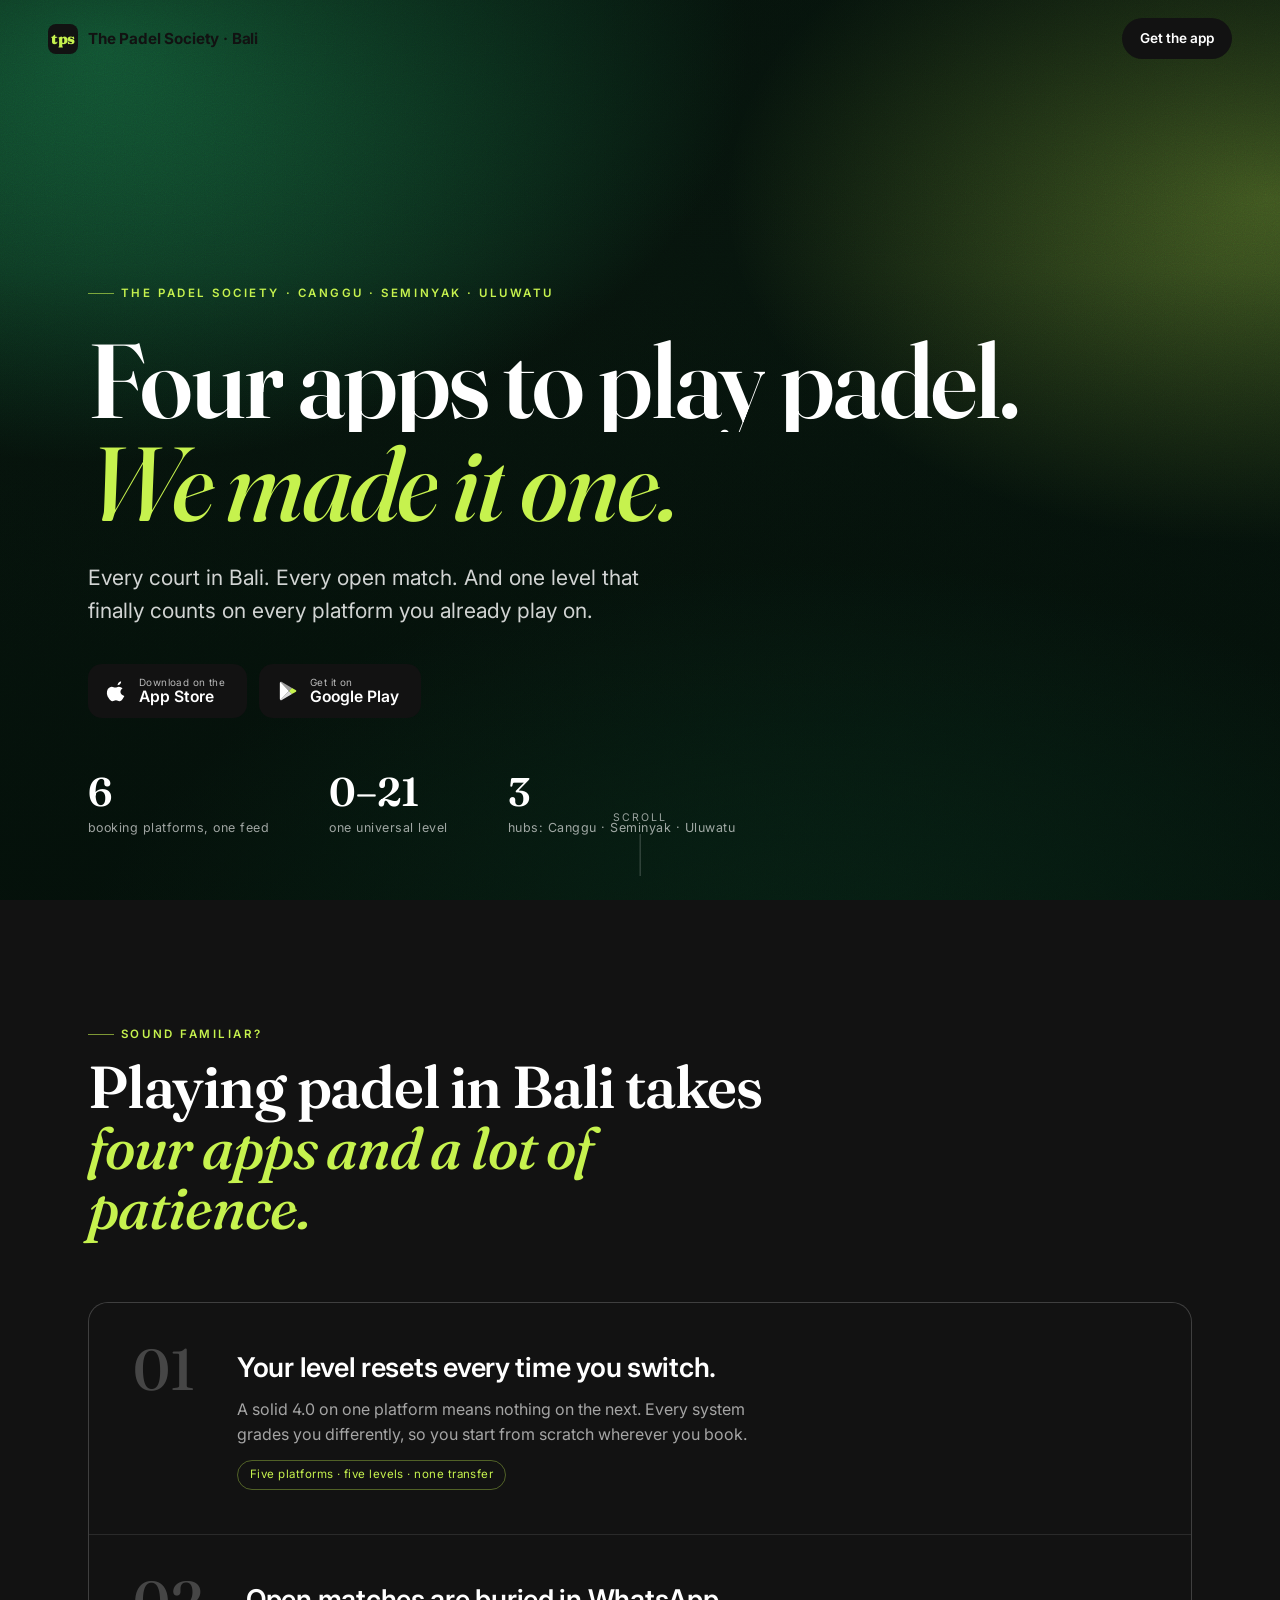
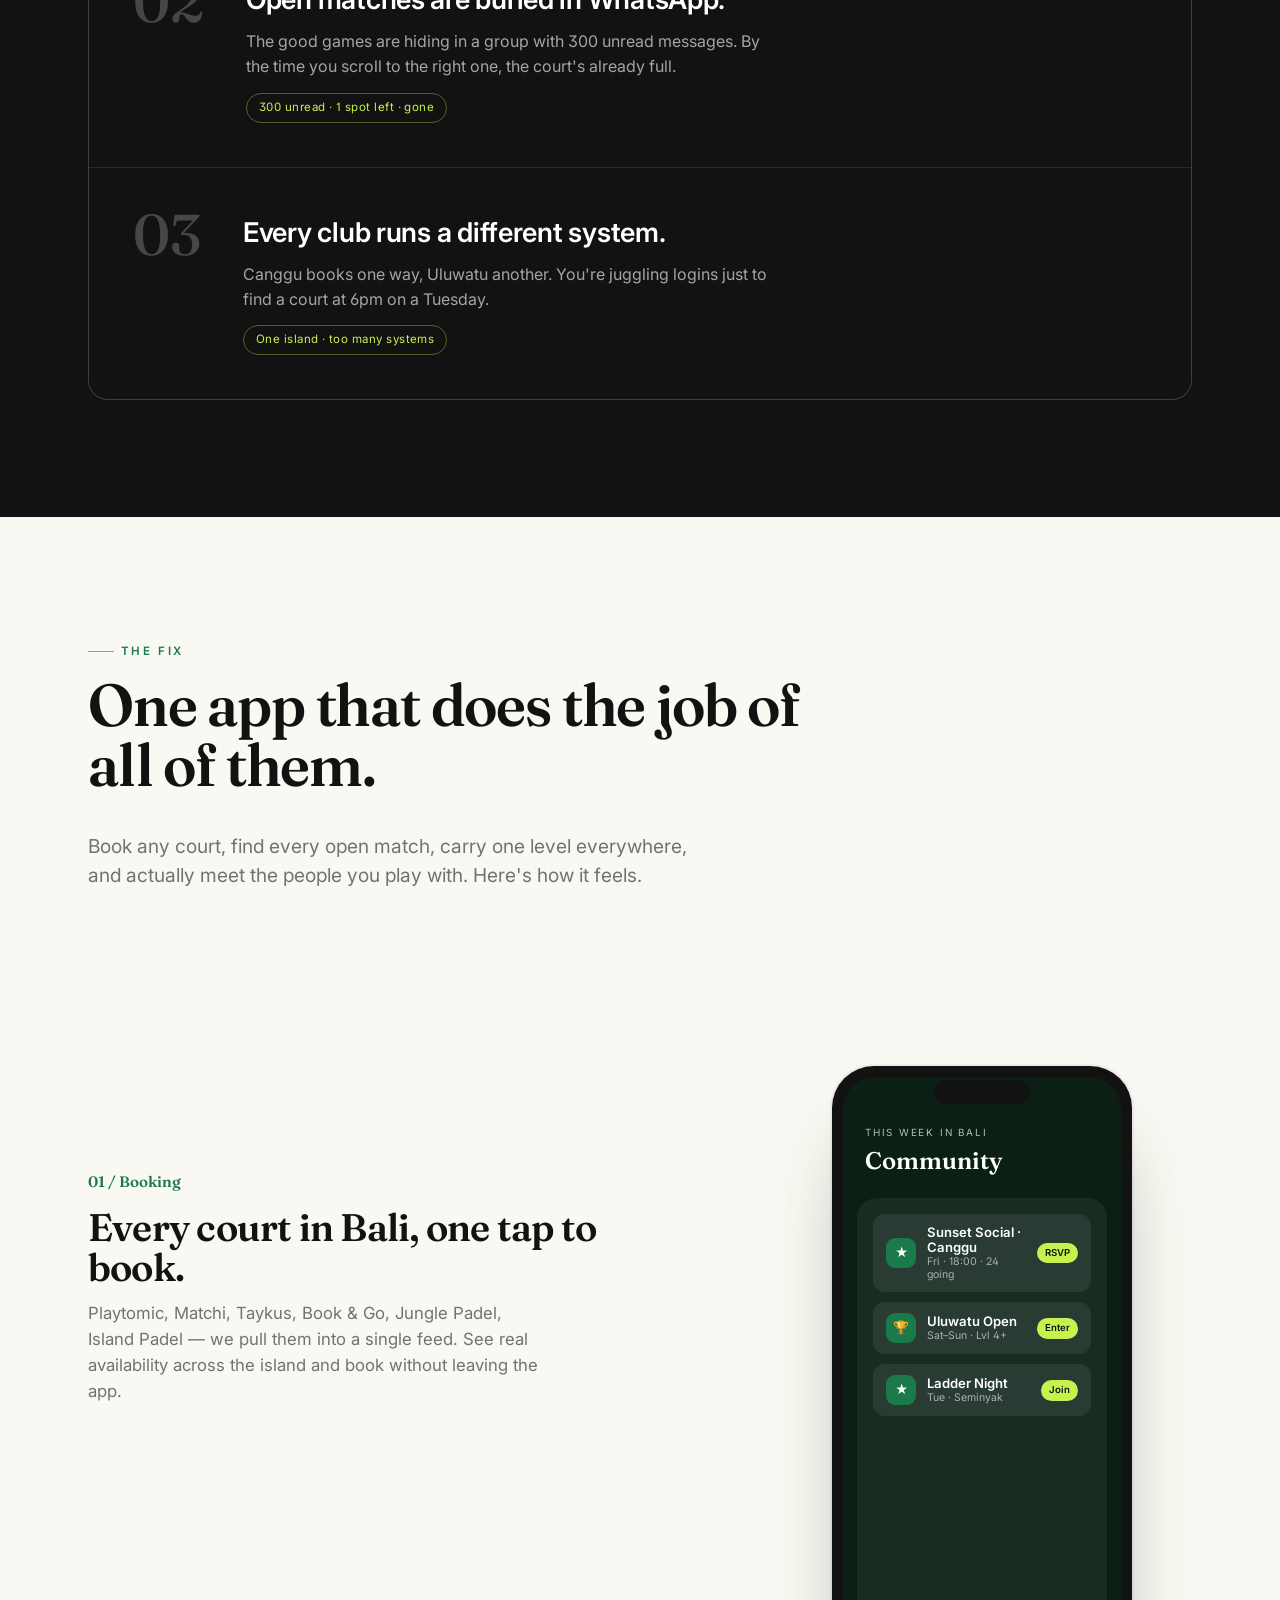
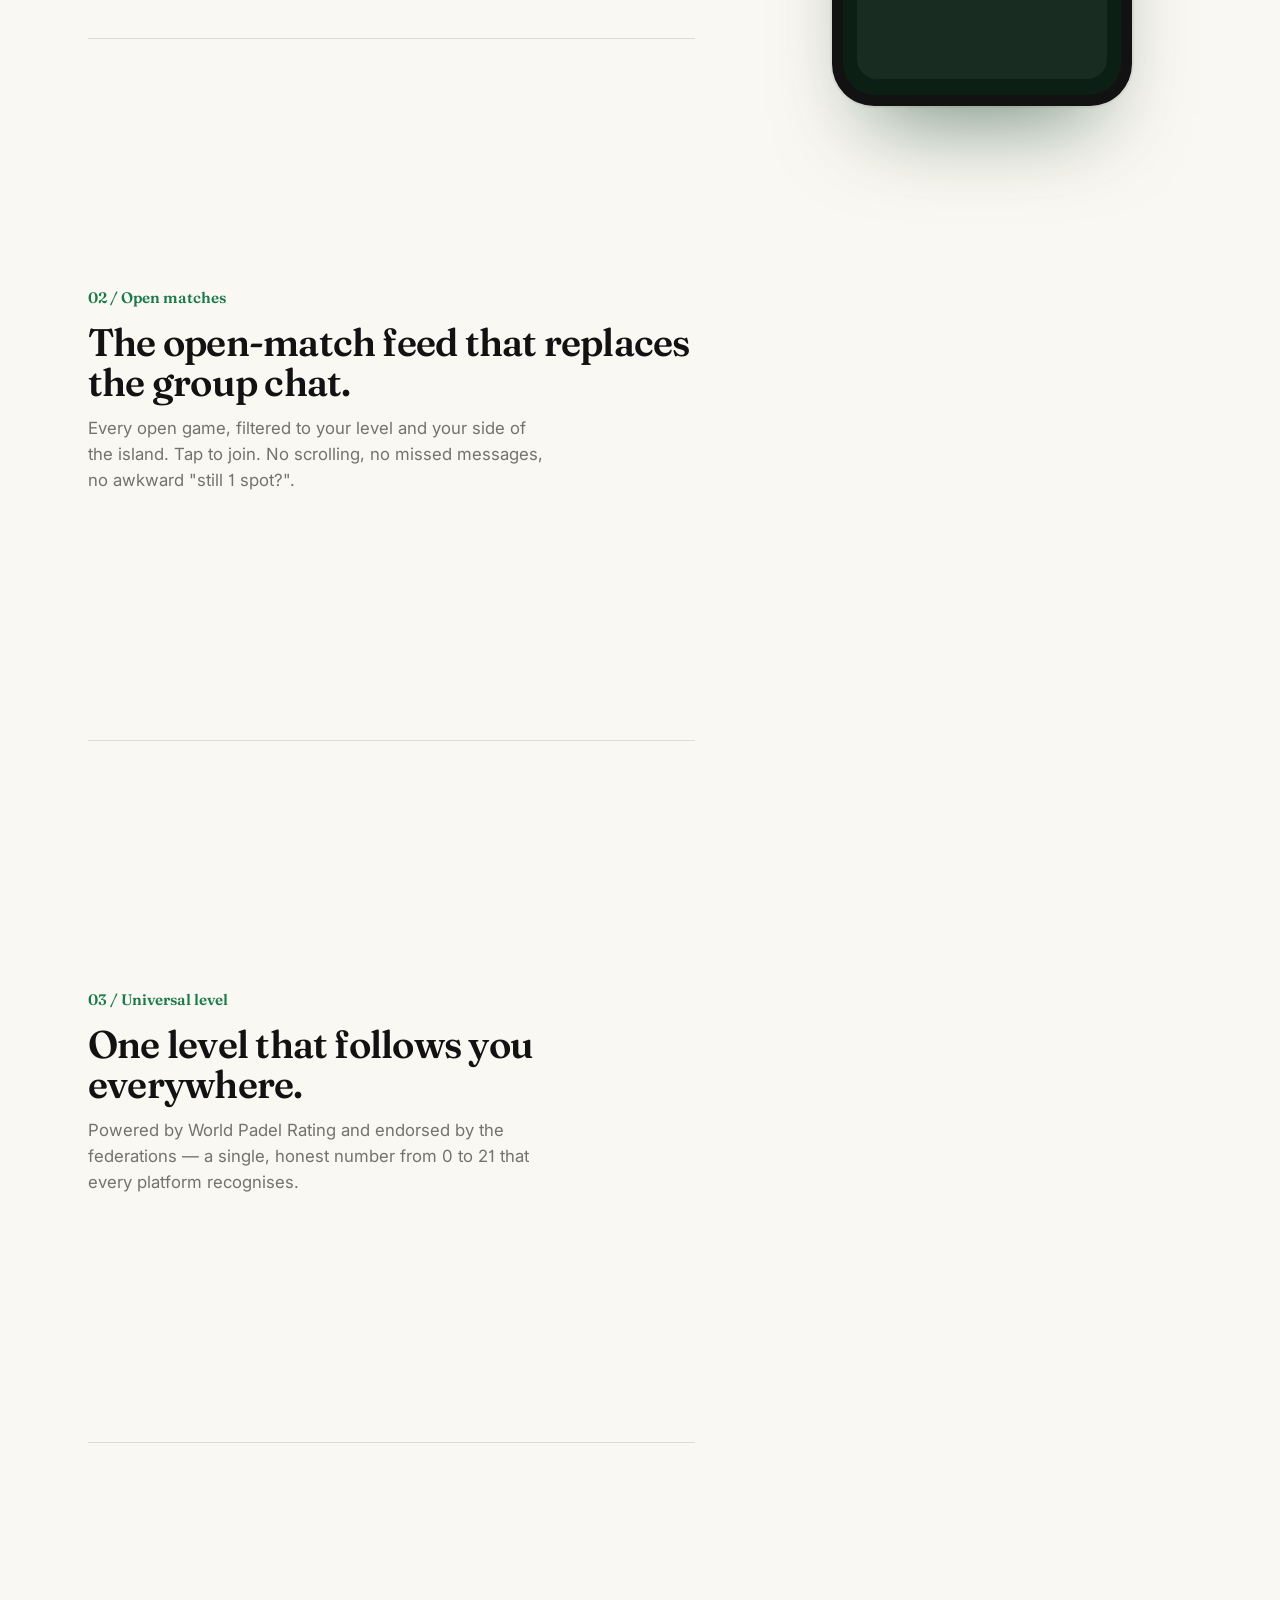
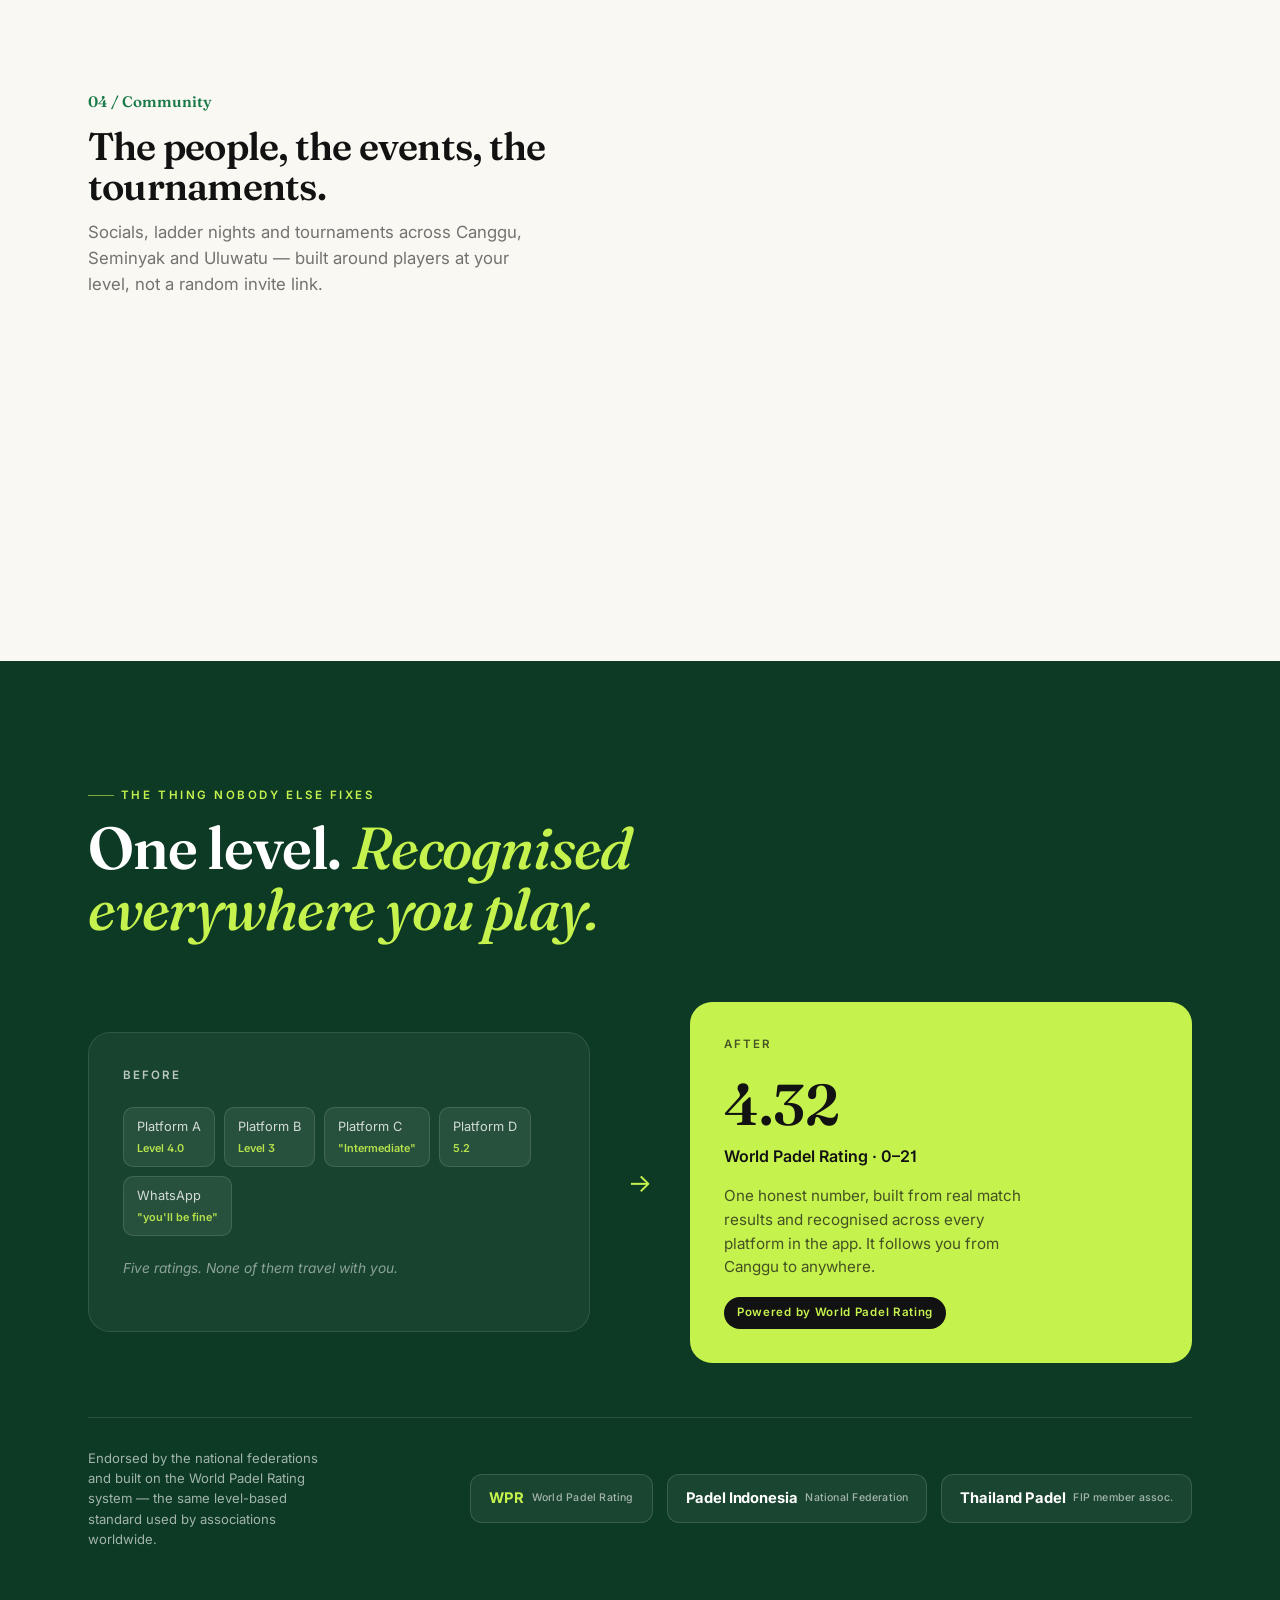
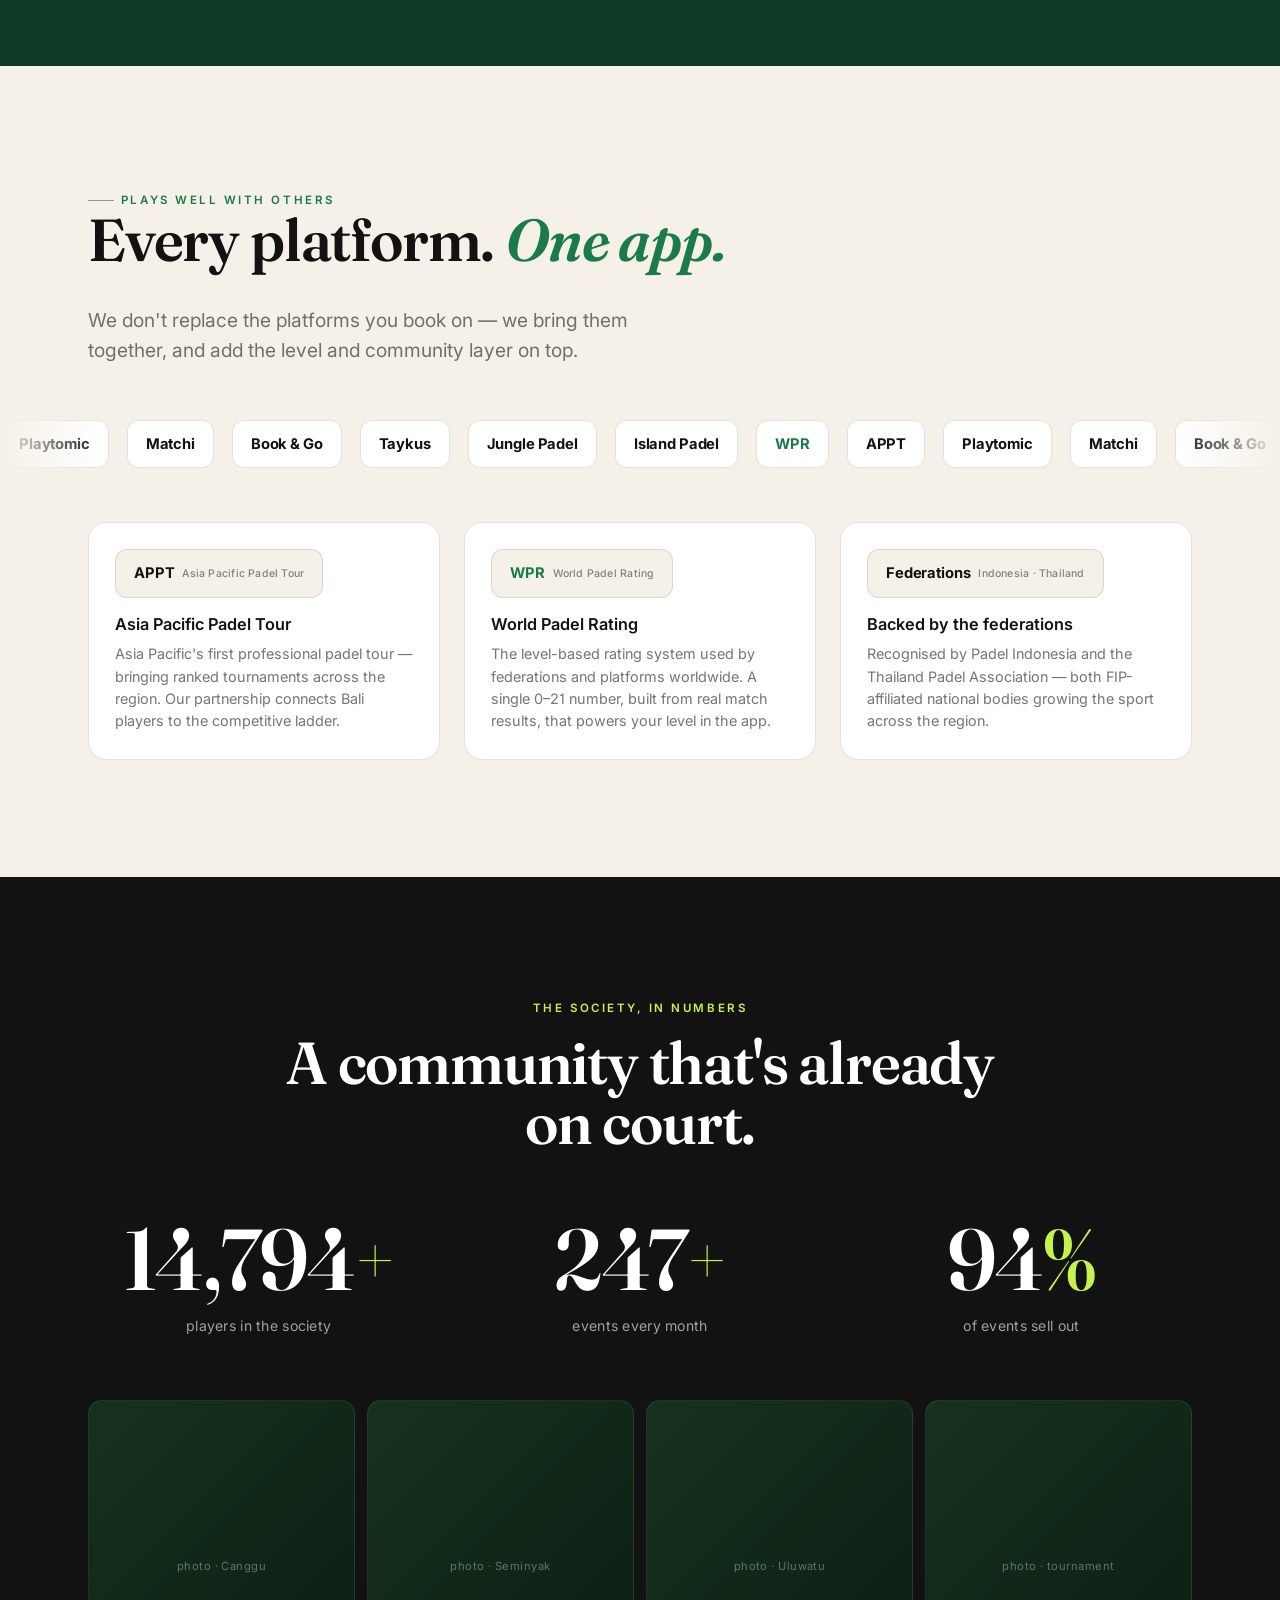
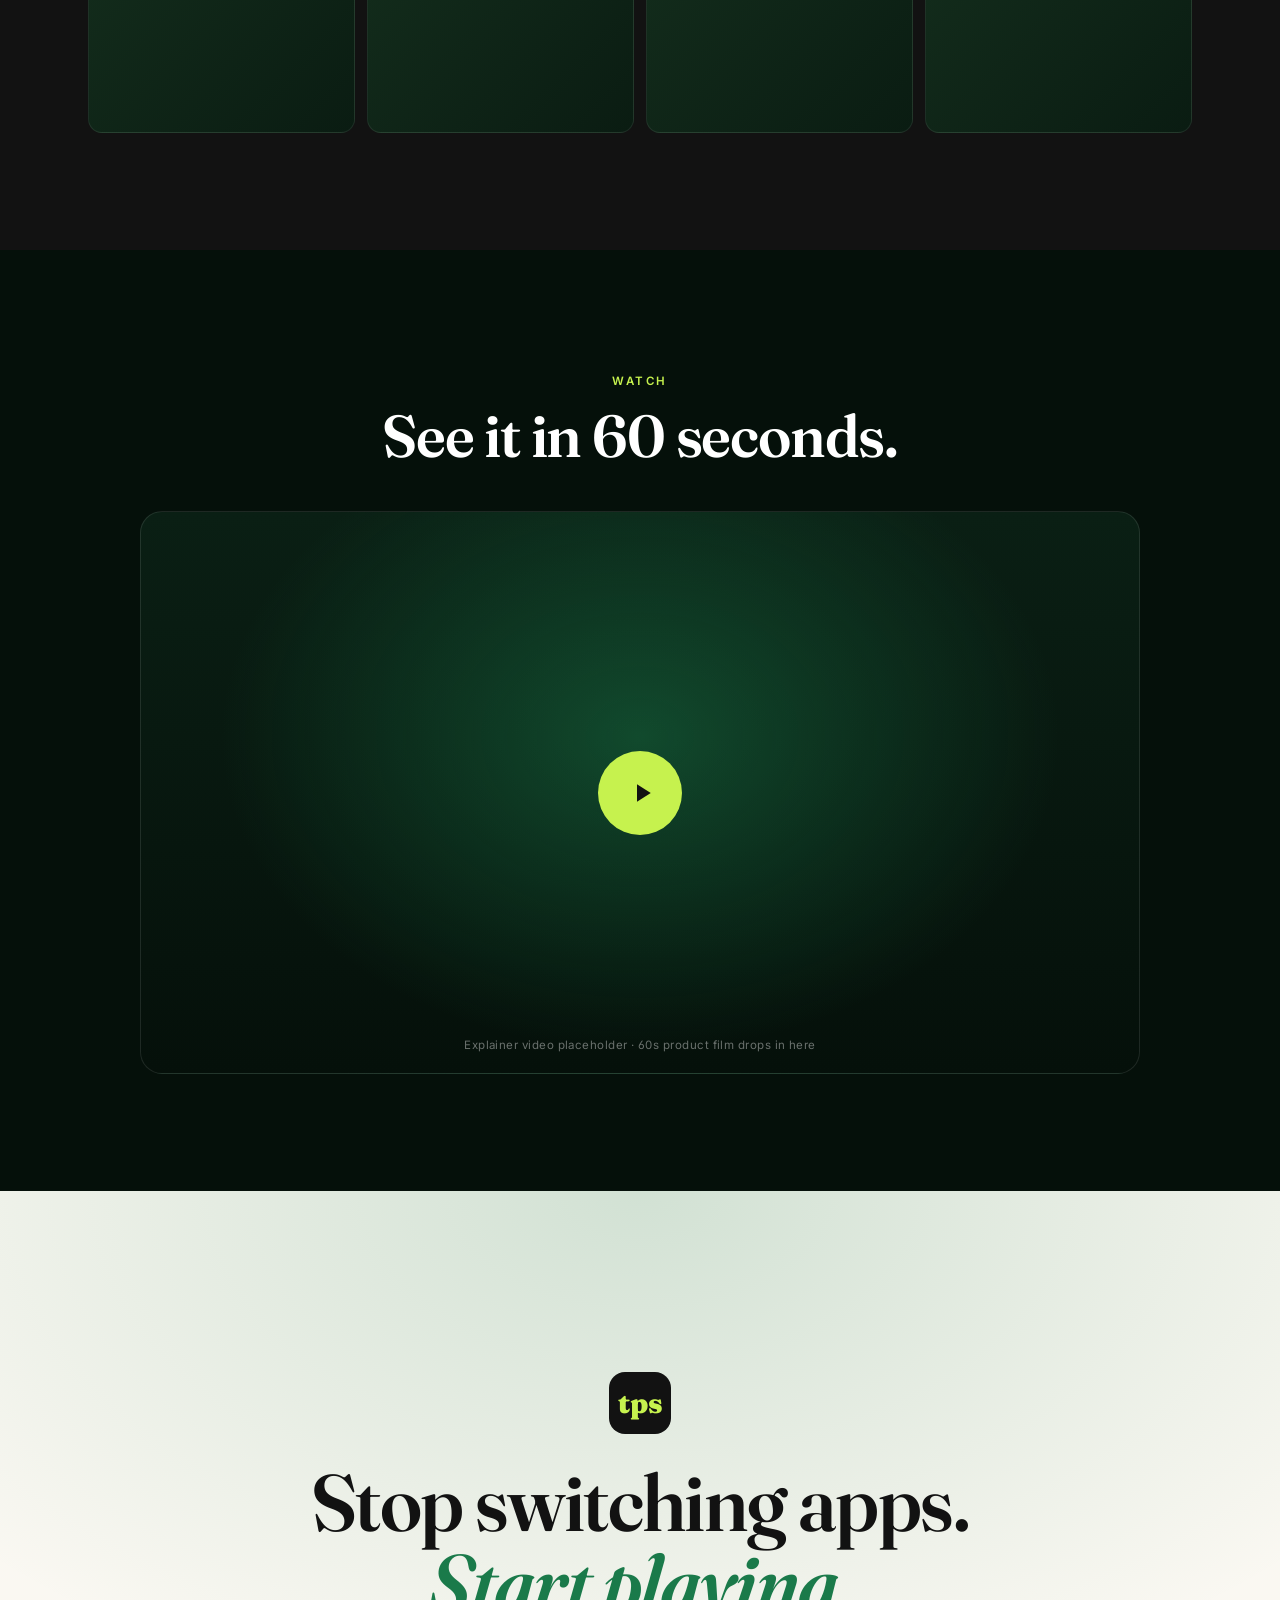
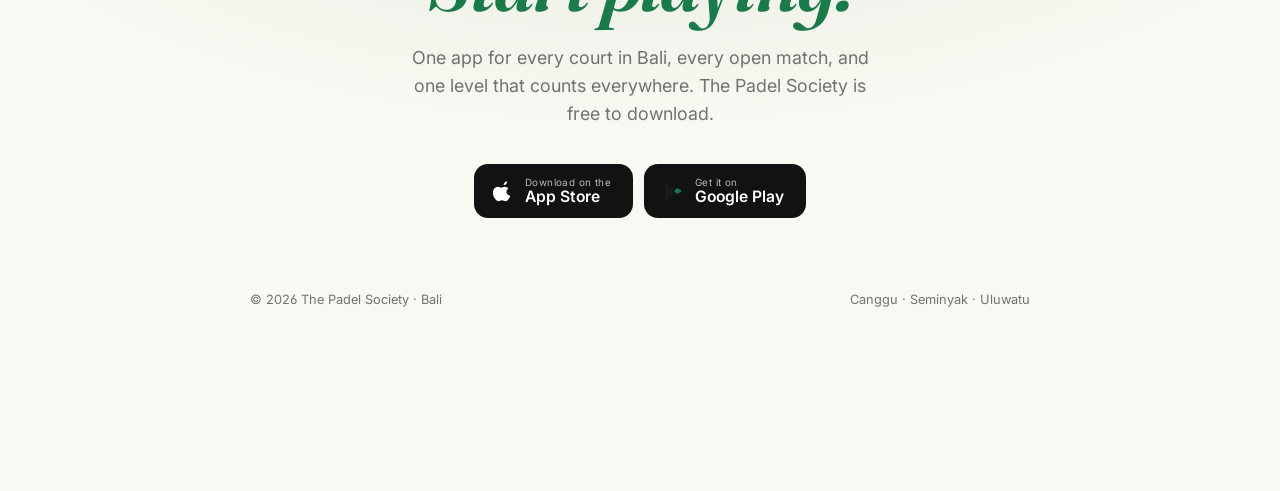
==== tps-bali-landing.html @ 20259c59 "Add TPS Bali landing page — cinematic single-page app download site Build a fresh, premium single-fi" ====
<!DOCTYPE html>
<html lang="en">
<head>
<meta charset="UTF-8" />
<meta name="viewport" content="width=device-width, initial-scale=1.0" />
<title>The Padel Society · Bali — One app for every court</title>
<meta name="description" content="Every court in Bali. Every open match. One level that counts on every platform. The Padel Society — backed by the federations, recognised across every platform." />

<!--
  =======================================================================
  THE PADEL SOCIETY — BALI LANDING
  Single self-contained file · CSS + vanilla JS only · no libraries
  -----------------------------------------------------------------------
  PLACEHOLDERS TO REPLACE WITH REAL ASSETS:
  - TPS LOGO:        /Users/Alvaro/Desktop/🎾The padel society/02 TPS - Brand & Logos/New Logo TPS (2026)/TPS Logotype-05.png
  - BRAND GUIDELINES: accent colour + exact green to be confirmed from brand kit
  - HERO VIDEO:      Bali padel cinematic loop (muted, autoplay)
  - APP SCREENSHOTS: iPhone mockups (court booking / matches / level / community)
  - PARTNER LOGOS:   WPR, APPT, Padel Indonesia, Thailand Padel Association
  - PLATFORM LOGOS:  Playtomic, Matchi, Book & Go, Taykus, Jungle Padel, Island Padel
  - EXPLAINER VIDEO: 60-second product film
  =======================================================================
-->

<link rel="preconnect" href="https://fonts.googleapis.com" />
<link rel="preconnect" href="https://fonts.gstatic.com" crossorigin />
<link href="https://fonts.googleapis.com/css2?family=Fraunces:ital,opsz,wght@0,9..144,300..900;1,9..144,400..700&family=Inter:wght@400;500;600;700&display=swap" rel="stylesheet" />

<style>
/* ============================ TOKENS ============================ */
:root{
  --ink:#121212;
  --ink-2:#1a1a1a;
  --green:#1a7a4a;          /* Society Green */
  --green-deep:#0c3a24;
  --accent:#c6f24e;         /* electric lime — PLACEHOLDER accent, confirm from brand guidelines */
  --cream:#f5f1e8;
  --paper:#faf8f2;
  --white:#ffffff;
  --muted:rgba(18,18,18,.58);
  --line:rgba(18,18,18,.12);
  --ease:cubic-bezier(.22,1,.36,1);
  --maxw:1200px;
}

*,*::before,*::after{margin:0;padding:0;box-sizing:border-box}
html{scroll-behavior:smooth;-webkit-text-size-adjust:100%}
body{
  font-family:"Inter",system-ui,-apple-system,sans-serif;
  background:var(--paper);
  color:var(--ink);
  line-height:1.55;
  overflow-x:hidden;
  font-feature-settings:"ss01","cv01";
}
img{max-width:100%;display:block}
a{color:inherit;text-decoration:none}
::selection{background:var(--accent);color:var(--ink)}

.wrap{max-width:var(--maxw);margin:0 auto;padding:0 clamp(20px,5vw,48px)}
.serif{font-family:"Fraunces",Georgia,serif;font-optical-sizing:auto}

.eyebrow{
  font-size:.72rem;font-weight:600;letter-spacing:.22em;text-transform:uppercase;
  display:inline-flex;align-items:center;gap:.6em;color:var(--green);
}
.eyebrow::before{content:"";width:26px;height:1px;background:currentColor;opacity:.6}

/* ============================ NAV ============================ */
.nav{
  position:fixed;top:0;left:0;right:0;z-index:90;
  display:flex;align-items:center;justify-content:space-between;
  padding:18px clamp(20px,5vw,48px);
  transition:background .4s var(--ease),backdrop-filter .4s,padding .4s;
}
.nav.scrolled{
  background:rgba(250,248,242,.82);backdrop-filter:blur(14px) saturate(1.4);
  border-bottom:1px solid var(--line);padding:12px clamp(20px,5vw,48px);
}
/* TPS LOGO placeholder — replace text wordmark with TPS Logotype-05.png -->*/
.brand{display:flex;align-items:center;gap:10px;font-weight:700;letter-spacing:-.01em}
.brand .mark{
  width:30px;height:30px;border-radius:8px;flex:0 0 auto;
  background:var(--ink);color:var(--accent);
  display:grid;place-items:center;font-family:"Fraunces",serif;font-weight:900;font-size:15px;
}
.brand .name{font-size:.95rem}
.brand .name b{font-weight:700}
.nav.scrolled .brand,.brand{color:var(--ink)}
.nav-cta{
  font-size:.85rem;font-weight:600;padding:10px 18px;border-radius:100px;
  background:var(--ink);color:var(--white);transition:transform .3s var(--ease),background .3s;
}
.nav-cta:hover{transform:translateY(-2px);background:var(--green)}
@media(max-width:560px){.nav-cta{display:none}}

/* ============================ BUTTONS ============================ */
.stores{display:flex;flex-wrap:wrap;gap:12px}
.store{
  display:inline-flex;align-items:center;gap:11px;
  padding:13px 22px 13px 18px;border-radius:14px;
  background:var(--ink);color:var(--white);
  transition:transform .35s var(--ease),box-shadow .35s;
  will-change:transform;
}
.store:hover{transform:translateY(-3px);box-shadow:0 18px 40px -18px rgba(0,0,0,.55)}
.store svg{width:22px;height:22px;flex:0 0 auto}
.store .lbl{display:flex;flex-direction:column;line-height:1.1;text-align:left}
.store .lbl small{font-size:.62rem;opacity:.7;letter-spacing:.04em}
.store .lbl span{font-size:.98rem;font-weight:600}
.store.ghost{background:transparent;color:var(--ink);border:1.5px solid var(--line)}
.store.ghost:hover{border-color:var(--ink)}

/* magnetic wrapper */
.magnetic{display:inline-block;transition:transform .25s var(--ease)}

/* ============================ HERO ============================ */
.hero{
  position:relative;min-height:100svh;display:flex;align-items:flex-end;
  color:var(--white);overflow:hidden;isolation:isolate;
  padding-bottom:clamp(40px,7vh,90px);
}
/* HERO VIDEO placeholder — animated gradient stands in for Bali padel loop */
.hero-bg{position:absolute;inset:0;z-index:-2;background:#06140d}
.hero-bg::before{
  content:"";position:absolute;inset:-20%;
  background:
    radial-gradient(60% 55% at 20% 18%,rgba(26,122,74,.85),transparent 60%),
    radial-gradient(55% 50% at 85% 30%,rgba(198,242,78,.32),transparent 55%),
    radial-gradient(70% 60% at 60% 95%,rgba(12,58,36,.95),transparent 60%),
    linear-gradient(180deg,#08160e,#04100a);
  animation:drift 22s ease-in-out infinite alternate;
}
@keyframes drift{0%{transform:translate3d(-3%,-2%,0) scale(1.05)}100%{transform:translate3d(3%,2%,0) scale(1.12)}}
.hero-grain{position:absolute;inset:0;z-index:-1;opacity:.5;mix-blend-mode:overlay;pointer-events:none;
  background-image:url("data:image/svg+xml,%3Csvg xmlns='http://www.w3.org/2000/svg' width='160' height='160'%3E%3Cfilter id='n'%3E%3CfeTurbulence type='fractalNoise' baseFrequency='.9' numOctaves='2'/%3E%3C/filter%3E%3Crect width='100%25' height='100%25' filter='url(%23n)' opacity='.5'/%3E%3C/svg%3E")}
.hero::after{content:"";position:absolute;inset:0;z-index:-1;
  background:linear-gradient(180deg,rgba(4,16,10,.35) 0%,transparent 30%,rgba(4,16,10,.55) 100%)}

.hero-inner{width:100%;max-width:var(--maxw);margin:0 auto;padding:0 clamp(20px,5vw,48px)}
.hero .eyebrow{color:var(--accent);margin-bottom:clamp(18px,3vh,30px)}
.hero h1{
  font-family:"Fraunces",serif;font-weight:600;
  font-size:clamp(2.7rem,8.2vw,6.6rem);line-height:.98;letter-spacing:-.02em;
  max-width:16ch;margin-bottom:clamp(20px,3vh,30px);
}
.hero h1 .em{font-style:italic;color:var(--accent);font-weight:500}
/* word stagger — hero is above the fold, intended to play on load */
.hero h1 .w{display:inline-block;overflow:hidden;vertical-align:top}
.hero h1 .w > span{display:inline-block;transform:translateY(110%);opacity:0;
  animation:rise .9s var(--ease) forwards}
@keyframes rise{to{transform:translateY(0);opacity:1}}
.hero p.sub{
  font-size:clamp(1.02rem,1.7vw,1.32rem);max-width:46ch;color:rgba(255,255,255,.82);
  margin-bottom:clamp(26px,4vh,38px);opacity:0;animation:fade 1s var(--ease) .9s forwards;
}
@keyframes fade{to{opacity:1}}
.hero-actions{opacity:0;animation:fade 1s var(--ease) 1.1s forwards}

.hero-stats{
  display:flex;gap:clamp(22px,5vw,60px);margin-top:clamp(34px,6vh,54px);flex-wrap:wrap;
  opacity:0;animation:fade 1s var(--ease) 1.3s forwards;
}
.hero-stats .stat .n{font-family:"Fraunces",serif;font-size:clamp(1.7rem,3.4vw,2.5rem);font-weight:600;line-height:1}
.hero-stats .stat .l{font-size:.78rem;letter-spacing:.04em;color:rgba(255,255,255,.62);margin-top:6px}

.scroll-ind{position:absolute;bottom:24px;left:50%;transform:translateX(-50%);z-index:2;
  display:flex;flex-direction:column;align-items:center;gap:8px;color:rgba(255,255,255,.6);
  font-size:.66rem;letter-spacing:.2em;text-transform:uppercase;
  opacity:0;animation:fade 1s var(--ease) 1.6s forwards}
.scroll-ind .track{width:1px;height:42px;background:rgba(255,255,255,.25);position:relative;overflow:hidden}
.scroll-ind .track::after{content:"";position:absolute;top:-50%;left:0;width:100%;height:50%;
  background:var(--accent);animation:scrolldot 2s ease-in-out infinite}
@keyframes scrolldot{0%{top:-50%}60%,100%{top:100%}}
@media(max-width:560px){.scroll-ind{display:none}}

/* ============================ REVEAL ============================ */
.reveal{opacity:0;transform:translateY(34px);transition:opacity .9s var(--ease),transform .9s var(--ease)}
.reveal.in{opacity:1;transform:none}
.reveal.d1{transition-delay:.08s}.reveal.d2{transition-delay:.16s}
.reveal.d3{transition-delay:.24s}.reveal.d4{transition-delay:.32s}
@media(prefers-reduced-motion:reduce){
  .reveal{opacity:1;transform:none;transition:none}
  .hero h1 .w>span,.hero p.sub,.hero-actions,.hero-stats,.scroll-ind{opacity:1;animation:none;transform:none}
}

/* ============================ SECTION SHELL ============================ */
section{position:relative}
.sec{padding:clamp(80px,13vh,150px) 0}
.sec-head{max-width:24ch}
.sec h2{font-family:"Fraunces",serif;font-weight:600;letter-spacing:-.02em;line-height:1.02;
  font-size:clamp(2rem,5.2vw,3.7rem)}
.lead{font-size:clamp(1.02rem,1.5vw,1.22rem);color:var(--muted);max-width:50ch}

/* ===================== PROBLEM ===================== */
.problem{background:var(--ink);color:var(--white)}
.problem .eyebrow{color:var(--accent)}
.problem h2{max-width:18ch;margin:14px 0 0}
.problem h2 em{font-style:italic;color:var(--accent);font-weight:500}
.pains{margin-top:clamp(46px,7vh,74px);display:grid;gap:1px;background:rgba(255,255,255,.1);
  border:1px solid rgba(255,255,255,.1);border-radius:20px;overflow:hidden}
.pain{background:var(--ink);padding:clamp(28px,4vw,44px);display:grid;
  grid-template-columns:auto 1fr;gap:clamp(20px,4vw,42px);align-items:start}
.pain .idx{font-family:"Fraunces",serif;font-size:clamp(2.4rem,5vw,3.6rem);font-weight:500;
  color:rgba(255,255,255,.22);line-height:.8}
.pain h3{font-size:clamp(1.2rem,2.4vw,1.7rem);font-weight:600;letter-spacing:-.01em;margin-bottom:8px}
.pain p{color:rgba(255,255,255,.62);max-width:54ch}
.pain .tag{display:inline-block;margin-top:14px;font-size:.72rem;letter-spacing:.04em;
  color:var(--accent);border:1px solid rgba(198,242,78,.35);padding:5px 12px;border-radius:100px}
@media(max-width:640px){.pain{grid-template-columns:1fr;gap:10px}.pain .idx{font-size:2rem}}

/* ===================== SOLUTION / STICKY PHONE ===================== */
.solution{background:var(--paper)}
.sticky-stage{display:grid;grid-template-columns:1fr minmax(280px,420px);gap:clamp(30px,6vw,80px);
  align-items:start;margin-top:clamp(30px,5vh,50px)}
.phone-col{position:sticky;top:0;height:100svh;display:flex;align-items:center;justify-content:center}
/* APP SCREENSHOTS placeholder — iPhone mockup frame holds cross-fading screens */
.phone{position:relative;width:clamp(230px,26vw,300px);aspect-ratio:9/19.2;
  background:var(--ink);border-radius:42px;padding:11px;
  box-shadow:0 50px 90px -40px rgba(12,58,36,.6),0 0 0 2px rgba(0,0,0,.05);}
.phone::before{content:"";position:absolute;top:14px;left:50%;transform:translateX(-50%);
  width:96px;height:24px;background:var(--ink);border-radius:100px;z-index:3}
.phone .screen{position:relative;width:100%;height:100%;border-radius:32px;overflow:hidden;background:#0b1f15}
.screens-track .scr{position:absolute;inset:0;opacity:0;transition:opacity .6s var(--ease),transform .6s var(--ease);
  transform:scale(1.04);display:flex;flex-direction:column}
.screens-track .scr.active{opacity:1;transform:none}
.scr .scr-top{padding:48px 22px 16px;color:#fff}
.scr .scr-top .k{font-size:.62rem;letter-spacing:.18em;text-transform:uppercase;opacity:.7}
.scr .scr-top h4{font-family:"Fraunces",serif;font-size:1.5rem;font-weight:600;margin-top:8px;line-height:1.05}
.scr .scr-body{flex:1;margin:8px 14px 16px;background:rgba(255,255,255,.06);border-radius:20px;
  padding:16px;display:flex;flex-direction:column;gap:10px}
.scr .row{background:rgba(255,255,255,.07);border-radius:12px;padding:11px 13px;color:#fff;
  display:flex;align-items:center;gap:11px}
.scr .row .dot{width:30px;height:30px;border-radius:9px;background:var(--green);flex:0 0 auto;
  display:grid;place-items:center;font-size:.8rem}
.scr .row .meta{display:flex;flex-direction:column;line-height:1.2}
.scr .row .meta b{font-size:.82rem;font-weight:600}
.scr .row .meta small{font-size:.66rem;opacity:.6}
.scr .row .pill{margin-left:auto;font-size:.6rem;background:var(--accent);color:var(--ink);
  padding:3px 8px;border-radius:100px;font-weight:600}
.scr.s-level{background:linear-gradient(180deg,#0c3a24,#06140d)}
.scr.s-level .big{font-family:"Fraunces",serif;font-size:3.2rem;font-weight:600;color:var(--accent);text-align:center;margin-top:6px}
.scr.s-level .ring{margin:14px auto;width:120px;height:120px;border-radius:50%;
  background:conic-gradient(var(--accent) 72%,rgba(255,255,255,.12) 0);display:grid;place-items:center}
.scr.s-level .ring i{width:96px;height:96px;border-radius:50%;background:#0a2a1a;display:grid;place-items:center;
  font-family:"Fraunces",serif;font-size:1.6rem;color:#fff;font-style:normal}

.steps-col{display:flex;flex-direction:column}
.step{min-height:78vh;display:flex;flex-direction:column;justify-content:center;
  padding:clamp(20px,4vh,40px) 0;border-top:1px solid var(--line)}
.step:first-child{border-top:none}
.step .num{font-family:"Fraunces",serif;color:var(--green);font-size:.95rem;font-weight:600;margin-bottom:14px}
.step h3{font-family:"Fraunces",serif;font-size:clamp(1.6rem,3vw,2.4rem);font-weight:600;
  letter-spacing:-.02em;line-height:1.04;margin-bottom:12px}
.step p{color:var(--muted);max-width:42ch;font-size:1.05rem}
.step.on h3{color:var(--ink)}
@media(max-width:860px){
  .sticky-stage{grid-template-columns:1fr}
  .phone-col{position:sticky;top:0;height:auto;order:-1;padding:24px 0 8px}
  .phone{width:clamp(190px,52vw,230px)}
  .step{min-height:auto;padding:34px 0}
}

/* ===================== UNIVERSAL LEVEL ===================== */
.level{background:var(--green-deep);color:var(--white);overflow:hidden}
.level .eyebrow{color:var(--accent)}
.level h2{max-width:16ch;margin-top:14px}
.level h2 em{font-style:italic;color:var(--accent);font-weight:500}
.ba{display:grid;grid-template-columns:1fr auto 1fr;gap:clamp(18px,3vw,38px);align-items:center;
  margin-top:clamp(46px,7vh,72px)}
.ba .card{border-radius:22px;padding:clamp(22px,3vw,34px);min-height:300px;position:relative}
.ba .before{background:rgba(255,255,255,.05);border:1px solid rgba(255,255,255,.1)}
.ba .after{background:var(--accent);color:var(--ink)}
.ba .card .cap{font-size:.72rem;letter-spacing:.18em;text-transform:uppercase;font-weight:600;opacity:.7}
.ba .before .chips{display:flex;flex-wrap:wrap;gap:9px;margin-top:22px}
.ba .before .chip{font-size:.8rem;padding:9px 13px;border-radius:10px;background:rgba(255,255,255,.07);
  border:1px solid rgba(255,255,255,.12);color:rgba(255,255,255,.8);position:relative}
.ba .before .chip b{display:block;font-size:.68rem;color:var(--accent);font-weight:600;margin-top:3px;opacity:.9}
.ba .before .none{margin-top:22px;color:rgba(255,255,255,.5);font-size:.86rem;font-style:italic}
.ba .arrow{display:grid;place-items:center;color:var(--accent);font-size:1.6rem}
.ba .after h3{font-family:"Fraunces",serif;font-size:clamp(2.6rem,5vw,3.6rem);font-weight:600;line-height:1;margin-top:22px}
.ba .after .scale{margin-top:10px;font-weight:600}
.ba .after p{margin-top:16px;max-width:30ch;color:rgba(18,18,18,.72);font-size:.95rem}
.ba .after .wpr-tag{display:inline-block;margin-top:18px;background:var(--ink);color:var(--accent);
  font-size:.72rem;font-weight:600;letter-spacing:.06em;padding:7px 13px;border-radius:100px}
.level-foot{display:flex;flex-wrap:wrap;align-items:center;gap:clamp(20px,4vw,48px);
  margin-top:clamp(40px,6vh,64px);padding-top:30px;border-top:1px solid rgba(255,255,255,.12)}
.level-foot .endorse{font-size:.82rem;color:rgba(255,255,255,.62);max-width:30ch}
.fed-logos{display:flex;flex-wrap:wrap;gap:14px;margin-left:auto}
@media(max-width:760px){
  .ba{grid-template-columns:1fr}
  .ba .arrow{transform:rotate(90deg);padding:6px 0}
  .fed-logos{margin-left:0}
}

/* logo placeholder chips (text wordmarks until real assets) */
.logo-ph{
  display:inline-flex;align-items:center;gap:8px;padding:12px 18px;border-radius:12px;
  font-weight:700;letter-spacing:-.01em;font-size:.92rem;white-space:nowrap;
  background:rgba(255,255,255,.06);border:1px solid rgba(255,255,255,.14);color:#fff;
}
.logo-ph .sub{font-weight:500;font-size:.66rem;opacity:.6;letter-spacing:.02em}
.logo-ph .gl{color:var(--accent)}

/* ===================== PARTNERS ===================== */
.partners{background:var(--cream)}
.partners h2 em{font-style:italic;color:var(--green)}
.marquee{margin-top:clamp(40px,6vh,60px);overflow:hidden;
  -webkit-mask-image:linear-gradient(90deg,transparent,#000 8%,#000 92%,transparent);
          mask-image:linear-gradient(90deg,transparent,#000 8%,#000 92%,transparent)}
.marquee .track{display:flex;gap:18px;width:max-content;animation:march 32s linear infinite}
.marquee:hover .track{animation-play-state:paused}
@keyframes march{to{transform:translateX(-50%)}}
.logo-ph.light{background:var(--white);border:1px solid var(--line);color:var(--ink)}
.logo-ph.light .gl{color:var(--green)}
.logo-ph.light .sub{opacity:.5;color:var(--ink)}
.partner-note{margin-top:clamp(40px,6vh,60px);display:grid;grid-template-columns:repeat(auto-fit,minmax(230px,1fr));
  gap:24px}
.pcard{background:var(--white);border:1px solid var(--line);border-radius:18px;padding:26px}
.pcard .ph-row{margin-bottom:14px}
.pcard .logo-ph.light{background:var(--cream)}
.pcard h4{font-size:1.02rem;font-weight:600;margin-bottom:6px}
.pcard p{font-size:.9rem;color:var(--muted)}

/* ===================== STATS / SOCIAL ===================== */
.social{background:var(--ink);color:var(--white);text-align:center}
.social .eyebrow{color:var(--accent);justify-content:center}
.social .eyebrow::before{display:none}
.social h2{max-width:20ch;margin:14px auto 0}
.counters{display:grid;grid-template-columns:repeat(3,1fr);gap:clamp(24px,4vw,40px);
  margin-top:clamp(46px,7vh,74px)}
.counter .n{font-family:"Fraunces",serif;font-weight:600;line-height:1;
  font-size:clamp(2.6rem,8vw,5.4rem);letter-spacing:-.02em}
.counter .n .suf{color:var(--accent)}
.counter .l{margin-top:12px;color:rgba(255,255,255,.6);font-size:.88rem;letter-spacing:.02em}
.photo-strip{display:grid;grid-template-columns:repeat(4,1fr);gap:12px;margin-top:clamp(46px,7vh,72px)}
/* COMMUNITY PHOTOS placeholder */
.photo-strip .ph{aspect-ratio:4/5;border-radius:14px;
  background:linear-gradient(135deg,#16321f,#0a1c12);border:1px solid rgba(255,255,255,.08);
  display:grid;place-items:center;color:rgba(255,255,255,.35);font-size:.7rem;letter-spacing:.04em}
@media(max-width:680px){.counters{grid-template-columns:1fr;gap:36px}.photo-strip{grid-template-columns:repeat(2,1fr)}}

/* ===================== VIDEO ===================== */
.video{background:#05100a;color:var(--white);text-align:center}
.video .eyebrow{color:var(--accent);justify-content:center}.video .eyebrow::before{display:none}
.video h2{max-width:18ch;margin:14px auto clamp(34px,5vh,50px)}
/* EXPLAINER VIDEO placeholder */
.video-frame{max-width:1000px;margin:0 auto;aspect-ratio:16/9;border-radius:22px;overflow:hidden;
  position:relative;background:
   radial-gradient(60% 80% at 50% 40%,rgba(26,122,74,.5),transparent 70%),
   linear-gradient(180deg,#0a1f14,#05100a);
  border:1px solid rgba(255,255,255,.1);display:grid;place-items:center;cursor:pointer}
.video-frame .play{width:84px;height:84px;border-radius:50%;background:var(--accent);
  display:grid;place-items:center;transition:transform .4s var(--ease),box-shadow .4s}
.video-frame:hover .play{transform:scale(1.08);box-shadow:0 0 0 14px rgba(198,242,78,.12)}
.video-frame .play svg{width:30px;height:30px;margin-left:4px;fill:var(--ink)}
.video-frame .ph-label{position:absolute;bottom:18px;left:0;right:0;color:rgba(255,255,255,.4);
  font-size:.72rem;letter-spacing:.04em}

/* ===================== FINAL CTA ===================== */
.final{min-height:100svh;display:flex;align-items:center;text-align:center;
  background:radial-gradient(70% 60% at 50% 0%,rgba(26,122,74,.18),transparent),var(--paper)}
.final .inner{margin:0 auto;max-width:780px}
.final .mark-lg{width:62px;height:62px;border-radius:16px;background:var(--ink);color:var(--accent);
  display:grid;place-items:center;font-family:"Fraunces",serif;font-weight:900;font-size:28px;margin:0 auto 28px}
.final h2{font-family:"Fraunces",serif;font-weight:600;letter-spacing:-.02em;line-height:1;
  font-size:clamp(2.4rem,7vw,5rem)}
.final h2 em{font-style:italic;color:var(--green)}
.final p{color:var(--muted);font-size:1.12rem;margin:22px auto 36px;max-width:44ch}
.final .stores{justify-content:center}
.final-foot{margin-top:clamp(50px,8vh,90px);display:flex;justify-content:space-between;align-items:center;
  flex-wrap:wrap;gap:16px;font-size:.8rem;color:var(--muted);width:100%}
.final-foot a:hover{color:var(--ink)}

/* ===================== MOBILE STICKY CTA ===================== */
.mcta{position:fixed;left:0;right:0;bottom:0;z-index:80;display:none;
  padding:12px 14px calc(12px + env(safe-area-inset-bottom));
  background:rgba(18,18,18,.92);backdrop-filter:blur(16px);
  border-top:1px solid rgba(255,255,255,.12);
  transform:translateY(120%);transition:transform .5s var(--ease)}
.mcta.show{transform:none}
.mcta .row{display:flex;gap:10px;max-width:520px;margin:0 auto}
.mcta .store{flex:1;justify-content:center;padding:12px 10px}
.mcta .store .lbl span{font-size:.9rem}
@media(max-width:760px){.mcta{display:block}body{padding-bottom:0}}

/* utility */
.center{text-align:center}
.mt{margin-top:clamp(26px,4vh,38px)}
</style>
</head>
<body>

<!-- ============================ NAV ============================ -->
<nav class="nav" id="nav">
  <!-- TPS LOGO: replace .mark + wordmark with TPS Logotype-05.png -->
  <a class="brand" href="#top" aria-label="The Padel Society">
    <span class="mark">tps</span>
    <span class="name">The&nbsp;Padel&nbsp;Society <b>· Bali</b></span>
  </a>
  <a class="nav-cta" href="#get">Get the app</a>
</nav>

<!-- ============================ HERO ============================ -->
<header class="hero" id="top">
  <!-- HERO VIDEO: insert Bali padel video here (muted autoplay loop). Animated gradient is placeholder. -->
  <div class="hero-bg" aria-hidden="true"></div>
  <div class="hero-grain" aria-hidden="true"></div>

  <div class="hero-inner">
    <span class="eyebrow">The Padel Society · Canggu · Seminyak · Uluwatu</span>
    <h1 id="heroH1">
      <span class="w"><span>Four</span></span>
      <span class="w"><span>apps</span></span>
      <span class="w"><span>to</span></span>
      <span class="w"><span>play</span></span>
      <span class="w"><span>padel.</span></span><br />
      <span class="w"><span class="em">We&nbsp;made</span></span>
      <span class="w"><span class="em">it</span></span>
      <span class="w"><span class="em">one.</span></span>
    </h1>
    <p class="sub">Every court in Bali. Every open match. And one level that
      finally counts on every platform you already play on.</p>

    <div class="hero-actions">
      <div class="stores">
        <a class="store" href="#get" aria-label="Download on the App Store">
          <svg viewBox="0 0 24 24" fill="#fff" aria-hidden="true"><path d="M16.5 1.6c.1 1-.3 2-1 2.8-.7.8-1.8 1.4-2.8 1.3-.1-1 .4-2 1-2.7.7-.8 1.9-1.4 2.8-1.4zM20 17.4c-.5 1.2-.8 1.7-1.5 2.7-.9 1.4-2.3 3.1-3.9 3.1-1.5 0-1.8-1-3.8-1-1.9 0-2.3 1-3.8 1-1.6 0-2.8-1.5-3.8-2.9C.6 17.2.3 12.6 2 9.9c1-1.6 2.7-2.6 4.3-2.6 1.6 0 2.6 1 3.9 1 1.3 0 2-1 3.9-1 1.4 0 2.9.8 3.9 2.1-3.4 1.9-2.9 6.8 2 8z"/></svg>
          <span class="lbl"><small>Download on the</small><span>App Store</span></span>
        </a>
        <a class="store" href="#get" aria-label="Get it on Google Play">
          <svg viewBox="0 0 24 24" aria-hidden="true"><path fill="#fff" d="M3.6 2.3c-.3.3-.5.7-.5 1.3v16.8c0 .6.2 1 .5 1.3l.1.1L13 12.1v-.2L3.7 2.2l-.1.1z"/><path fill="#c6f24e" d="M16.3 15.4l-3.3-3.3v-.2l3.3-3.3.1.1 3.9 2.2c1.1.6 1.1 1.7 0 2.3l-4 2.2z"/><path fill="#fff" opacity=".85" d="M16.4 15.3L13 12 3.6 21.7c.4.4 1 .4 1.7.1l11.1-6.5z"/><path fill="#fff" opacity=".6" d="M16.4 8.7L5.3 2.2c-.7-.4-1.3-.3-1.7.1L13 12l3.4-3.3z"/></svg>
          <span class="lbl"><small>Get it on</small><span>Google Play</span></span>
        </a>
      </div>
    </div>

    <div class="hero-stats">
      <div class="stat"><div class="n">6</div><div class="l">booking platforms, one feed</div></div>
      <div class="stat"><div class="n">0–21</div><div class="l">one universal level</div></div>
      <div class="stat"><div class="n">3</div><div class="l">hubs: Canggu · Seminyak · Uluwatu</div></div>
    </div>
  </div>

  <div class="scroll-ind"><span>Scroll</span><span class="track"></span></div>
</header>

<!-- ============================ PROBLEM ============================ -->
<section class="problem sec">
  <div class="wrap">
    <span class="eyebrow reveal">Sound familiar?</span>
    <h2 class="serif reveal d1">Playing padel in Bali takes <em>four apps and a lot of patience.</em></h2>

    <div class="pains">
      <article class="pain reveal">
        <div class="idx">01</div>
        <div>
          <h3>Your level resets every time you switch.</h3>
          <p>A solid 4.0 on one platform means nothing on the next. Every system grades
             you differently, so you start from scratch wherever you book.</p>
          <span class="tag">Five platforms · five levels · none transfer</span>
        </div>
      </article>
      <article class="pain reveal d1">
        <div class="idx">02</div>
        <div>
          <h3>Open matches are buried in WhatsApp.</h3>
          <p>The good games are hiding in a group with 300 unread messages. By the time
             you scroll to the right one, the court's already full.</p>
          <span class="tag">300 unread · 1 spot left · gone</span>
        </div>
      </article>
      <article class="pain reveal d2">
        <div class="idx">03</div>
        <div>
          <h3>Every club runs a different system.</h3>
          <p>Canggu books one way, Uluwatu another. You're juggling logins just to find
             a court at 6pm on a Tuesday.</p>
          <span class="tag">One island · too many systems</span>
        </div>
      </article>
    </div>
  </div>
</section>

<!-- ============================ SOLUTION / STICKY PHONE ============================ -->
<section class="solution sec">
  <div class="wrap">
    <span class="eyebrow reveal">The fix</span>
    <h2 class="serif reveal d1" style="max-width:20ch;margin-top:14px">One app that does the job of all of them.</h2>
    <p class="lead reveal d2 mt">Book any court, find every open match, carry one level everywhere,
       and actually meet the people you play with. Here's how it feels.</p>

    <div class="sticky-stage">
      <!-- STEPS -->
      <div class="steps-col">
        <div class="step" data-step="0">
          <div class="num">01 / Booking</div>
          <h3>Every court in Bali, one tap to book.</h3>
          <p>Playtomic, Matchi, Taykus, Book&nbsp;&amp;&nbsp;Go, Jungle Padel, Island Padel —
             we pull them into a single feed. See real availability across the island and book
             without leaving the app.</p>
        </div>
        <div class="step" data-step="1">
          <div class="num">02 / Open matches</div>
          <h3>The open-match feed that replaces the group chat.</h3>
          <p>Every open game, filtered to your level and your side of the island.
             Tap to join. No scrolling, no missed messages, no awkward "still 1 spot?".</p>
        </div>
        <div class="step" data-step="2">
          <div class="num">03 / Universal level</div>
          <h3>One level that follows you everywhere.</h3>
          <p>Powered by World Padel Rating and endorsed by the federations — a single,
             honest number from 0 to 21 that every platform recognises.</p>
        </div>
        <div class="step" data-step="3">
          <div class="num">04 / Community</div>
          <h3>The people, the events, the tournaments.</h3>
          <p>Socials, ladder nights and tournaments across Canggu, Seminyak and Uluwatu —
             built around players at your level, not a random invite link.</p>
        </div>
      </div>

      <!-- STICKY PHONE -->
      <div class="phone-col">
        <!-- APP SCREENSHOTS: insert iPhone mockups here. Frames below are placeholders. -->
        <div class="phone" aria-hidden="true">
          <div class="screen">
            <div class="screens-track" id="screens">
              <div class="scr active" data-scr="0">
                <div class="scr-top"><div class="k">Courts near you</div><h4>Book in Bali</h4></div>
                <div class="scr-body">
                  <div class="row"><span class="dot">🎾</span><span class="meta"><b>Canggu Padel Club</b><small>Today · 18:00 · 2 courts</small></span><span class="pill">Book</span></div>
                  <div class="row"><span class="dot">🎾</span><span class="meta"><b>Uluwatu Padel</b><small>Today · 19:30 · 1 court</small></span><span class="pill">Book</span></div>
                  <div class="row"><span class="dot">🎾</span><span class="meta"><b>Seminyak Indoor</b><small>Tomorrow · 07:00</small></span><span class="pill">Book</span></div>
                </div>
              </div>
              <div class="scr" data-scr="1">
                <div class="scr-top"><div class="k">Open matches</div><h4>Join a game</h4></div>
                <div class="scr-body">
                  <div class="row"><span class="dot">3/4</span><span class="meta"><b>Friendly · Canggu</b><small>Lvl 4.0–4.5 · 18:30</small></span><span class="pill">Join</span></div>
                  <div class="row"><span class="dot">2/4</span><span class="meta"><b>Competitive · Uluwatu</b><small>Lvl 5.0 · 20:00</small></span><span class="pill">Join</span></div>
                  <div class="row"><span class="dot">3/4</span><span class="meta"><b>Social mix · Seminyak</b><small>All levels · 07:30</small></span><span class="pill">Join</span></div>
                </div>
              </div>
              <div class="scr s-level" data-scr="2">
                <div class="scr-top"><div class="k">World Padel Rating</div><h4>Your level</h4></div>
                <div class="ring"><i>4.32</i></div>
                <div class="scr-body" style="background:transparent;margin-top:0">
                  <div class="row"><span class="meta"><b>Recognised everywhere</b><small>WPR · 0–21 scale</small></span><span class="pill">Verified</span></div>
                  <div class="row"><span class="meta"><b>+0.18 last 30 days</b><small>12 matches counted</small></span></div>
                </div>
              </div>
              <div class="scr" data-scr="3">
                <div class="scr-top"><div class="k">This week in Bali</div><h4>Community</h4></div>
                <div class="scr-body">
                  <div class="row"><span class="dot">★</span><span class="meta"><b>Sunset Social · Canggu</b><small>Fri · 18:00 · 24 going</small></span><span class="pill">RSVP</span></div>
                  <div class="row"><span class="dot">🏆</span><span class="meta"><b>Uluwatu Open</b><small>Sat–Sun · Lvl 4+</small></span><span class="pill">Enter</span></div>
                  <div class="row"><span class="dot">★</span><span class="meta"><b>Ladder Night</b><small>Tue · Seminyak</small></span><span class="pill">Join</span></div>
                </div>
              </div>
            </div>
          </div>
        </div>
      </div>
    </div>
  </div>
</section>

<!-- ============================ UNIVERSAL LEVEL ============================ -->
<section class="level sec">
  <div class="wrap">
    <span class="eyebrow reveal">The thing nobody else fixes</span>
    <h2 class="serif reveal d1">One level. <em>Recognised everywhere you play.</em></h2>

    <div class="ba">
      <div class="card before reveal d1">
        <div class="cap">Before</div>
        <div class="chips">
          <span class="chip">Platform A<b>Level 4.0</b></span>
          <span class="chip">Platform B<b>Level 3</b></span>
          <span class="chip">Platform C<b>"Intermediate"</b></span>
          <span class="chip">Platform D<b>5.2</b></span>
          <span class="chip">WhatsApp<b>"you'll be fine"</b></span>
        </div>
        <div class="none">Five ratings. None of them travel with you.</div>
      </div>

      <div class="arrow reveal d2" aria-hidden="true">→</div>

      <div class="card after reveal d2">
        <div class="cap">After</div>
        <h3 class="serif">4.32</h3>
        <div class="scale">World Padel Rating · 0–21</div>
        <p>One honest number, built from real match results and recognised across every
           platform in the app. It follows you from Canggu to anywhere.</p>
        <span class="wpr-tag">Powered by World Padel Rating</span>
      </div>
    </div>

    <div class="level-foot">
      <p class="endorse">Endorsed by the national federations and built on the World Padel Rating
        system — the same level-based standard used by associations worldwide.</p>
      <div class="fed-logos">
        <!-- PARTNER LOGO: World Padel Rating (WPR) — replace with official logo -->
        <span class="logo-ph"><span class="gl">WPR</span><span class="sub">World Padel Rating</span></span>
        <!-- PARTNER LOGO: Padel Indonesia federation — replace with official logo -->
        <span class="logo-ph">Padel&nbsp;Indonesia<span class="sub">National Federation</span></span>
        <!-- PARTNER LOGO: Thailand Padel Association — replace with official logo -->
        <span class="logo-ph">Thailand&nbsp;Padel<span class="sub">FIP member assoc.</span></span>
      </div>
    </div>
  </div>
</section>

<!-- ============================ PARTNERS ============================ -->
<section class="partners sec">
  <div class="wrap">
    <span class="eyebrow reveal">Plays well with others</span>
    <h2 class="serif reveal d1">Every platform. <em>One app.</em></h2>
    <p class="lead reveal d2 mt">We don't replace the platforms you book on — we bring them together,
       and add the level and community layer on top.</p>
  </div>

  <!-- PLATFORM LOGOS: Playtomic, Matchi, Book & Go, Taykus, Jungle Padel, Island Padel — replace text chips -->
  <div class="marquee reveal" aria-label="Integrated booking platforms">
    <div class="track">
      <span class="logo-ph light">Playtomic</span>
      <span class="logo-ph light">Matchi</span>
      <span class="logo-ph light">Book&nbsp;&amp;&nbsp;Go</span>
      <span class="logo-ph light">Taykus</span>
      <span class="logo-ph light">Jungle&nbsp;Padel</span>
      <span class="logo-ph light">Island&nbsp;Padel</span>
      <span class="logo-ph light"><span class="gl">WPR</span></span>
      <span class="logo-ph light">APPT</span>
      <!-- duplicate set for seamless loop -->
      <span class="logo-ph light">Playtomic</span>
      <span class="logo-ph light">Matchi</span>
      <span class="logo-ph light">Book&nbsp;&amp;&nbsp;Go</span>
      <span class="logo-ph light">Taykus</span>
      <span class="logo-ph light">Jungle&nbsp;Padel</span>
      <span class="logo-ph light">Island&nbsp;Padel</span>
      <span class="logo-ph light"><span class="gl">WPR</span></span>
      <span class="logo-ph light">APPT</span>
    </div>
  </div>

  <div class="wrap">
    <div class="partner-note">
      <div class="pcard reveal">
        <div class="ph-row">
          <!-- PARTNER LOGO: Asia Pacific Padel Tour (APPT) -->
          <span class="logo-ph light">APPT<span class="sub">Asia Pacific Padel Tour</span></span>
        </div>
        <h4>Asia Pacific Padel Tour</h4>
        <p>Asia Pacific's first professional padel tour — bringing ranked tournaments
           across the region. Our partnership connects Bali players to the competitive ladder.</p>
      </div>
      <div class="pcard reveal d1">
        <div class="ph-row">
          <!-- PARTNER LOGO: World Padel Rating -->
          <span class="logo-ph light"><span class="gl">WPR</span><span class="sub">World Padel Rating</span></span>
        </div>
        <h4>World Padel Rating</h4>
        <p>The level-based rating system used by federations and platforms worldwide.
           A single 0–21 number, built from real match results, that powers your level in the app.</p>
      </div>
      <div class="pcard reveal d2">
        <div class="ph-row">
          <!-- PARTNER LOGO: Padel Indonesia + Thailand Padel Association -->
          <span class="logo-ph light">Federations<span class="sub">Indonesia · Thailand</span></span>
        </div>
        <h4>Backed by the federations</h4>
        <p>Recognised by Padel Indonesia and the Thailand Padel Association — both FIP-affiliated
           national bodies growing the sport across the region.</p>
      </div>
    </div>
  </div>
</section>

<!-- ============================ SOCIAL PROOF ============================ -->
<section class="social sec">
  <div class="wrap">
    <span class="eyebrow reveal">The society, in numbers</span>
    <h2 class="serif reveal d1">A community that's already on court.</h2>

    <div class="counters">
      <div class="counter reveal" >
        <div class="n"><span class="count" data-to="15000" data-suffix="+">0</span></div>
        <div class="l">players in the society</div>
      </div>
      <div class="counter reveal d1">
        <div class="n"><span class="count" data-to="250" data-suffix="+">0</span></div>
        <div class="l">events every month</div>
      </div>
      <div class="counter reveal d2">
        <div class="n"><span class="count" data-to="95" data-suffix="%">0</span></div>
        <div class="l">of events sell out</div>
      </div>
    </div>

    <!-- COMMUNITY PHOTOS: insert real Bali community photos here -->
    <div class="photo-strip reveal">
      <div class="ph">photo · Canggu</div>
      <div class="ph">photo · Seminyak</div>
      <div class="ph">photo · Uluwatu</div>
      <div class="ph">photo · tournament</div>
    </div>
  </div>
</section>

<!-- ============================ VIDEO ============================ -->
<section class="video sec">
  <div class="wrap">
    <span class="eyebrow reveal">Watch</span>
    <h2 class="serif reveal d1">See it in 60 seconds.</h2>
    <!-- EXPLAINER VIDEO: insert final video here -->
    <div class="video-frame reveal d2" role="button" tabindex="0" aria-label="Play explainer video (placeholder)">
      <div class="play"><svg viewBox="0 0 24 24" aria-hidden="true"><path d="M8 5v14l11-7z"/></svg></div>
      <div class="ph-label">Explainer video placeholder · 60s product film drops in here</div>
    </div>
  </div>
</section>

<!-- ============================ FINAL CTA ============================ -->
<section class="final sec" id="get">
  <div class="wrap">
    <div class="inner">
      <!-- TPS LOGO: replace with TPS Logotype-05.png -->
      <div class="mark-lg reveal">tps</div>
      <h2 class="reveal d1">Stop switching apps. <em>Start&nbsp;playing.</em></h2>
      <p class="reveal d2">One app for every court in Bali, every open match, and one level that
         counts everywhere. The Padel Society is free to download.</p>
      <div class="stores reveal d3">
        <a class="store" href="#" aria-label="Download on the App Store">
          <svg viewBox="0 0 24 24" fill="#fff" aria-hidden="true"><path d="M16.5 1.6c.1 1-.3 2-1 2.8-.7.8-1.8 1.4-2.8 1.3-.1-1 .4-2 1-2.7.7-.8 1.9-1.4 2.8-1.4zM20 17.4c-.5 1.2-.8 1.7-1.5 2.7-.9 1.4-2.3 3.1-3.9 3.1-1.5 0-1.8-1-3.8-1-1.9 0-2.3 1-3.8 1-1.6 0-2.8-1.5-3.8-2.9C.6 17.2.3 12.6 2 9.9c1-1.6 2.7-2.6 4.3-2.6 1.6 0 2.6 1 3.9 1 1.3 0 2-1 3.9-1 1.4 0 2.9.8 3.9 2.1-3.4 1.9-2.9 6.8 2 8z"/></svg>
          <span class="lbl"><small>Download on the</small><span>App Store</span></span>
        </a>
        <a class="store" href="#" aria-label="Get it on Google Play">
          <svg viewBox="0 0 24 24" aria-hidden="true"><path fill="#1a1a1a" d="M3.6 2.3c-.3.3-.5.7-.5 1.3v16.8c0 .6.2 1 .5 1.3l.1.1L13 12.1v-.2L3.7 2.2l-.1.1z"/><path fill="#1a7a4a" d="M16.3 15.4l-3.3-3.3v-.2l3.3-3.3.1.1 3.9 2.2c1.1.6 1.1 1.7 0 2.3l-4 2.2z"/><path fill="#1a1a1a" opacity=".85" d="M16.4 15.3L13 12 3.6 21.7c.4.4 1 .4 1.7.1l11.1-6.5z"/><path fill="#1a1a1a" opacity=".6" d="M16.4 8.7L5.3 2.2c-.7-.4-1.3-.3-1.7.1L13 12l3.4-3.3z"/></svg>
          <span class="lbl"><small>Get it on</small><span>Google Play</span></span>
        </a>
      </div>

      <div class="final-foot">
        <span>© 2026 The Padel Society · Bali</span>
        <span>Canggu · Seminyak · Uluwatu</span>
      </div>
    </div>
  </div>
</section>

<!-- ============================ MOBILE STICKY CTA ============================ -->
<div class="mcta" id="mcta" aria-label="Download the app">
  <div class="row">
    <a class="store" href="#get" aria-label="Download on the App Store">
      <svg viewBox="0 0 24 24" fill="#fff" aria-hidden="true"><path d="M16.5 1.6c.1 1-.3 2-1 2.8-.7.8-1.8 1.4-2.8 1.3-.1-1 .4-2 1-2.7.7-.8 1.9-1.4 2.8-1.4zM20 17.4c-.5 1.2-.8 1.7-1.5 2.7-.9 1.4-2.3 3.1-3.9 3.1-1.5 0-1.8-1-3.8-1-1.9 0-2.3 1-3.8 1-1.6 0-2.8-1.5-3.8-2.9C.6 17.2.3 12.6 2 9.9c1-1.6 2.7-2.6 4.3-2.6 1.6 0 2.6 1 3.9 1 1.3 0 2-1 3.9-1 1.4 0 2.9.8 3.9 2.1-3.4 1.9-2.9 6.8 2 8z"/></svg>
      <span class="lbl"><small>Download</small><span>App Store</span></span>
    </a>
    <a class="store" href="#get" aria-label="Get it on Google Play">
      <svg viewBox="0 0 24 24" aria-hidden="true"><path fill="#fff" d="M3.6 2.3c-.3.3-.5.7-.5 1.3v16.8c0 .6.2 1 .5 1.3l.1.1L13 12.1v-.2L3.7 2.2l-.1.1z"/><path fill="#c6f24e" d="M16.3 15.4l-3.3-3.3v-.2l3.3-3.3.1.1 3.9 2.2c1.1.6 1.1 1.7 0 2.3l-4 2.2z"/><path fill="#fff" opacity=".85" d="M16.4 15.3L13 12 3.6 21.7c.4.4 1 .4 1.7.1l11.1-6.5z"/><path fill="#fff" opacity=".6" d="M16.4 8.7L5.3 2.2c-.7-.4-1.3-.3-1.7.1L13 12l3.4-3.3z"/></svg>
      <span class="lbl"><small>Get it on</small><span>Google Play</span></span>
    </a>
  </div>
</div>

<script>
(function(){
  "use strict";
  var reduce = window.matchMedia("(prefers-reduced-motion: reduce)").matches;

  /* ---- NAV scrolled state ---- */
  var nav = document.getElementById("nav");
  var mcta = document.getElementById("mcta");
  var hero = document.getElementById("top");
  function onScroll(){
    var y = window.scrollY || window.pageYOffset;
    nav.classList.toggle("scrolled", y > 40);
    // show mobile sticky CTA once hero is mostly scrolled past
    if (mcta) mcta.classList.toggle("show", y > window.innerHeight * 0.6);
  }
  window.addEventListener("scroll", onScroll, {passive:true});
  onScroll();

  /* ---- Scroll reveals ---- */
  var revealIO = new IntersectionObserver(function(entries){
    entries.forEach(function(e){
      if(e.isIntersecting){ e.target.classList.add("in"); revealIO.unobserve(e.target); }
    });
  }, {threshold:0.16, rootMargin:"0px 0px -8% 0px"});
  document.querySelectorAll(".reveal").forEach(function(el){ revealIO.observe(el); });

  /* ---- Number counters ---- */
  function animateCount(el){
    var to = parseFloat(el.getAttribute("data-to"));
    var suffix = el.getAttribute("data-suffix") || "";
    if(reduce){ el.textContent = format(to) + ""; el.insertAdjacentHTML("beforeend", suf(suffix)); return; }
    var dur = 1600, start = null;
    function format(n){
      if(to >= 1000) return Math.round(n).toLocaleString("en-US");
      return Math.round(n).toString();
    }
    function suf(s){ return '<span class="suf">'+s+'</span>'; }
    function step(ts){
      if(!start) start = ts;
      var p = Math.min((ts-start)/dur,1);
      var eased = 1 - Math.pow(1-p,3);
      el.innerHTML = format(to*eased) + suf(suffix);
      if(p<1) requestAnimationFrame(step);
    }
    requestAnimationFrame(step);
  }
  var countIO = new IntersectionObserver(function(entries){
    entries.forEach(function(e){
      if(e.isIntersecting){ animateCount(e.target); countIO.unobserve(e.target); }
    });
  }, {threshold:0.6});
  document.querySelectorAll(".count").forEach(function(el){ countIO.observe(el); });

  /* ---- Sticky phone: switch screens based on which step is centred ---- */
  var steps = Array.prototype.slice.call(document.querySelectorAll(".step"));
  var screens = Array.prototype.slice.call(document.querySelectorAll("#screens .scr"));
  function setActive(i){
    screens.forEach(function(s,idx){ s.classList.toggle("active", idx===i); });
    steps.forEach(function(s,idx){ s.classList.toggle("on", idx===i); });
  }
  if(steps.length && screens.length){
    var stepIO = new IntersectionObserver(function(entries){
      entries.forEach(function(e){
        if(e.isIntersecting){
          var i = parseInt(e.target.getAttribute("data-step"),10);
          setActive(i);
        }
      });
    }, {threshold:0.5, rootMargin:"-20% 0px -20% 0px"});
    steps.forEach(function(s){ stepIO.observe(s); });
    setActive(0);
  }

  /* ---- Magnetic CTAs (desktop, pointer:fine) ---- */
  if(!reduce && window.matchMedia("(pointer:fine)").matches){
    document.querySelectorAll(".hero .store, .final .store").forEach(function(btn){
      btn.addEventListener("mousemove", function(ev){
        var r = btn.getBoundingClientRect();
        var x = (ev.clientX - r.left - r.width/2) * .25;
        var y = (ev.clientY - r.top - r.height/2) * .35;
        btn.style.transform = "translate("+x+"px,"+(y-2)+"px)";
      });
      btn.addEventListener("mouseleave", function(){ btn.style.transform = ""; });
    });
  }

  /* ---- Hero parallax (subtle) ---- */
  if(!reduce){
    var bg = document.querySelector(".hero-bg");
    window.addEventListener("scroll", function(){
      var y = window.scrollY;
      if(y < window.innerHeight && bg){ bg.style.transform = "translateY("+(y*0.18)+"px)"; }
    }, {passive:true});
  }

  /* ---- Hero word stagger timing (set per-word delay) ---- */
  document.querySelectorAll("#heroH1 .w > span").forEach(function(span,i){
    span.style.animationDelay = (0.15 + i*0.075) + "s";
  });

  /* ---- Video placeholder click feedback ---- */
  var vf = document.querySelector(".video-frame");
  if(vf){
    function poke(){ vf.style.transition="transform .2s"; vf.style.transform="scale(.99)";
      setTimeout(function(){vf.style.transform="";},180); }
    vf.addEventListener("click", poke);
    vf.addEventListener("keydown", function(e){ if(e.key==="Enter"||e.key===" "){ e.preventDefault(); poke(); } });
  }
})();
</script>
</body>
</html>
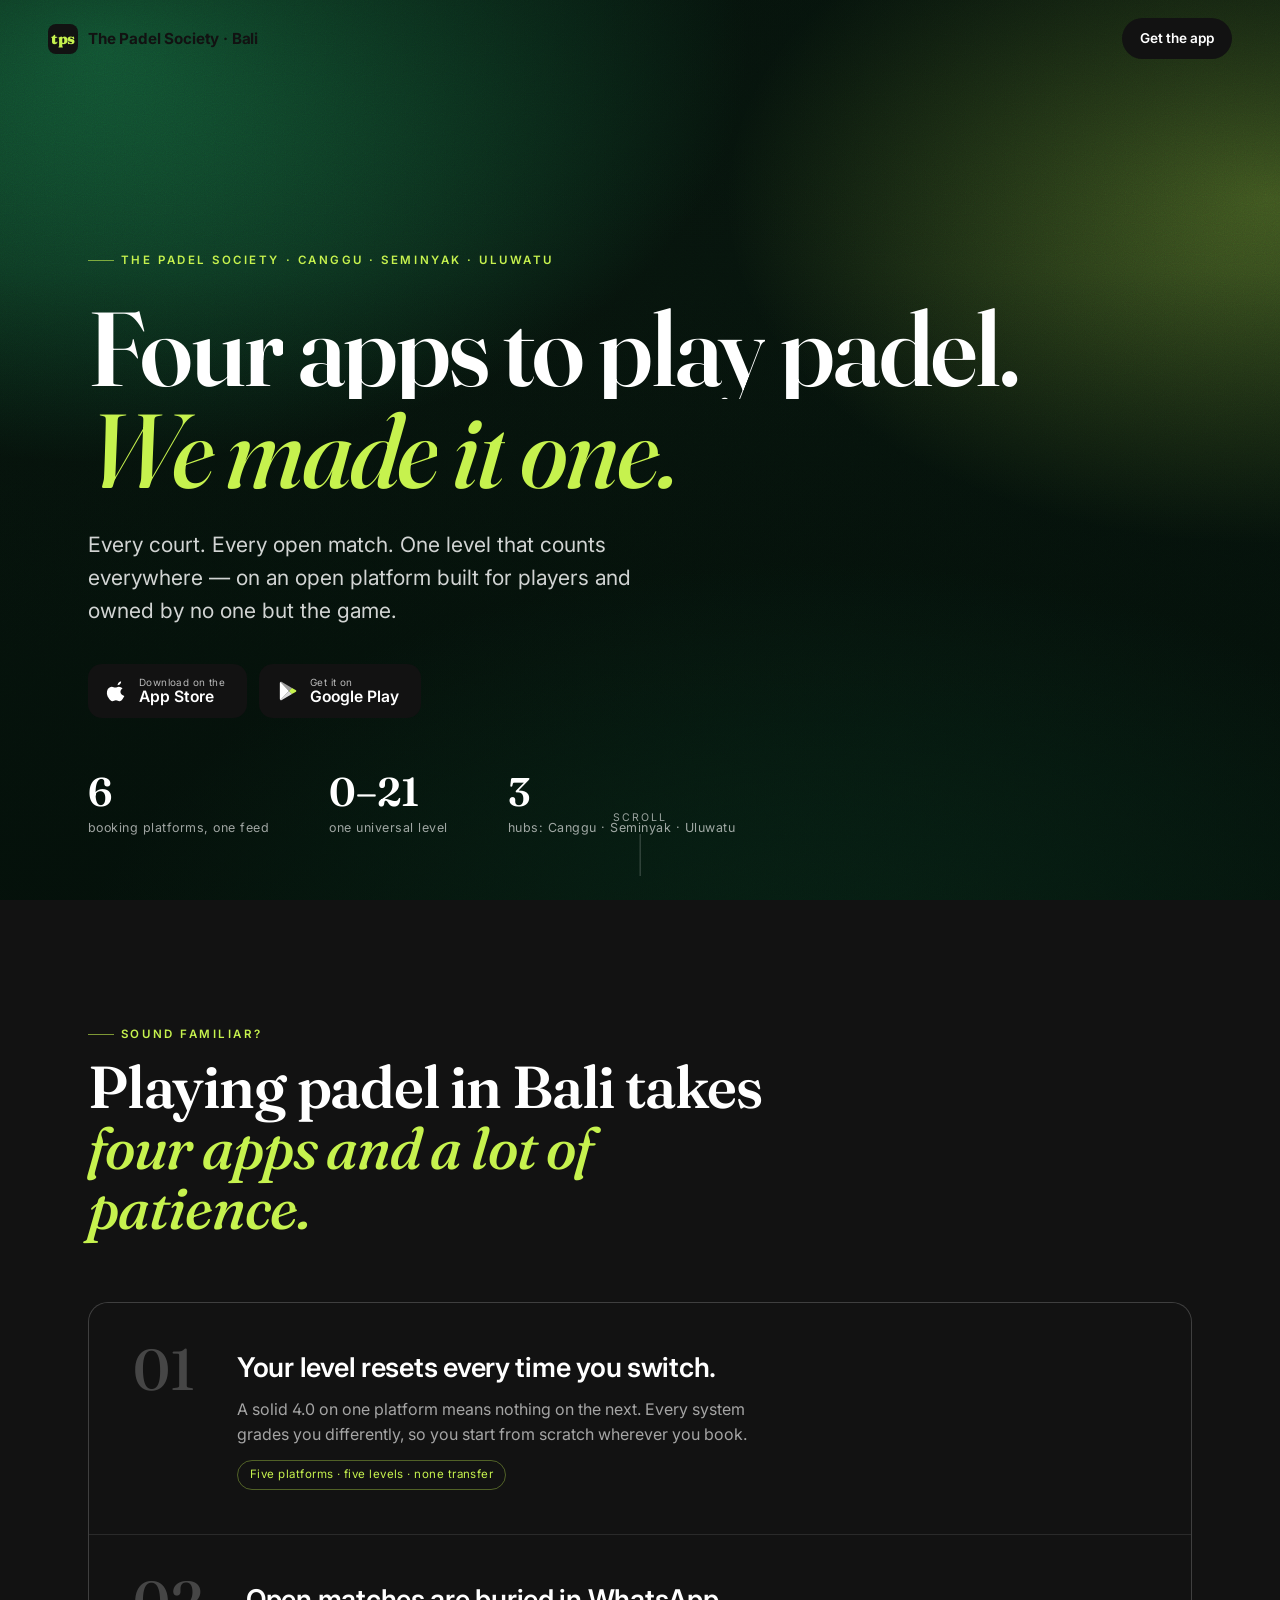
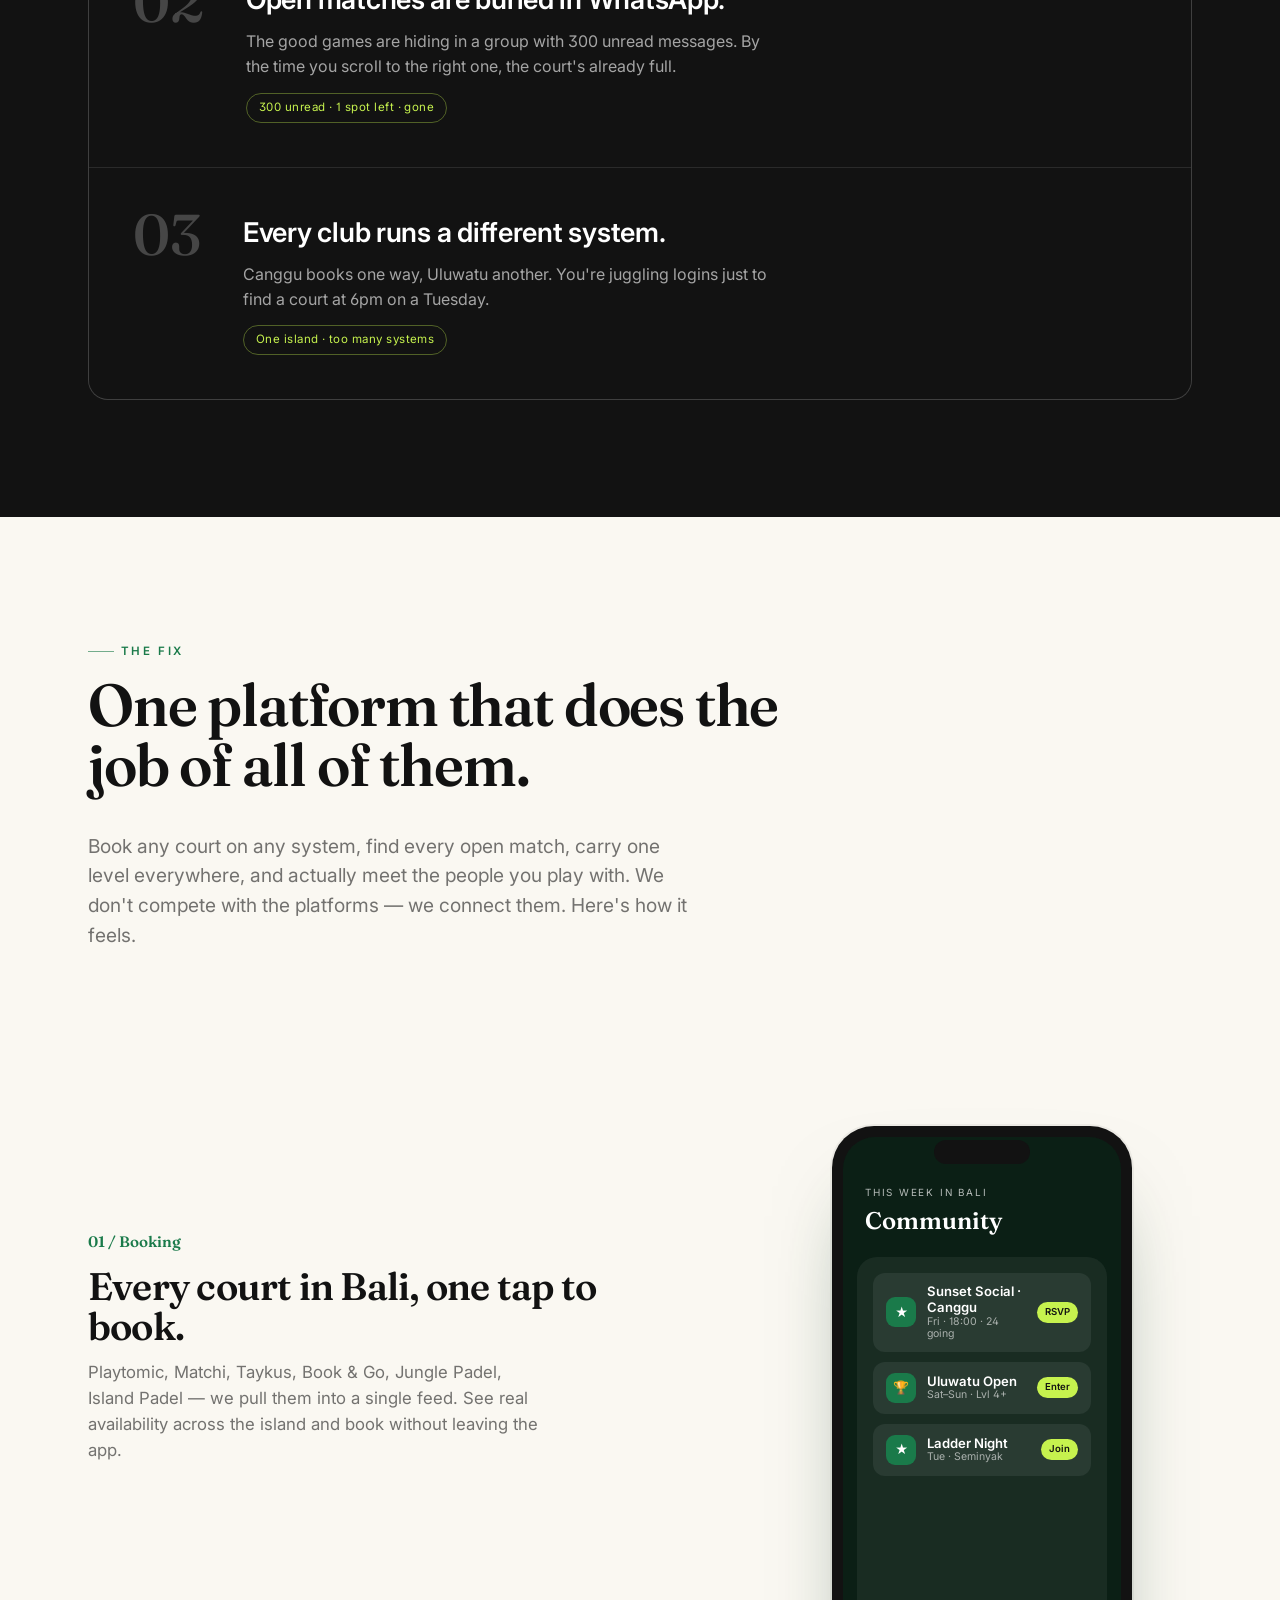
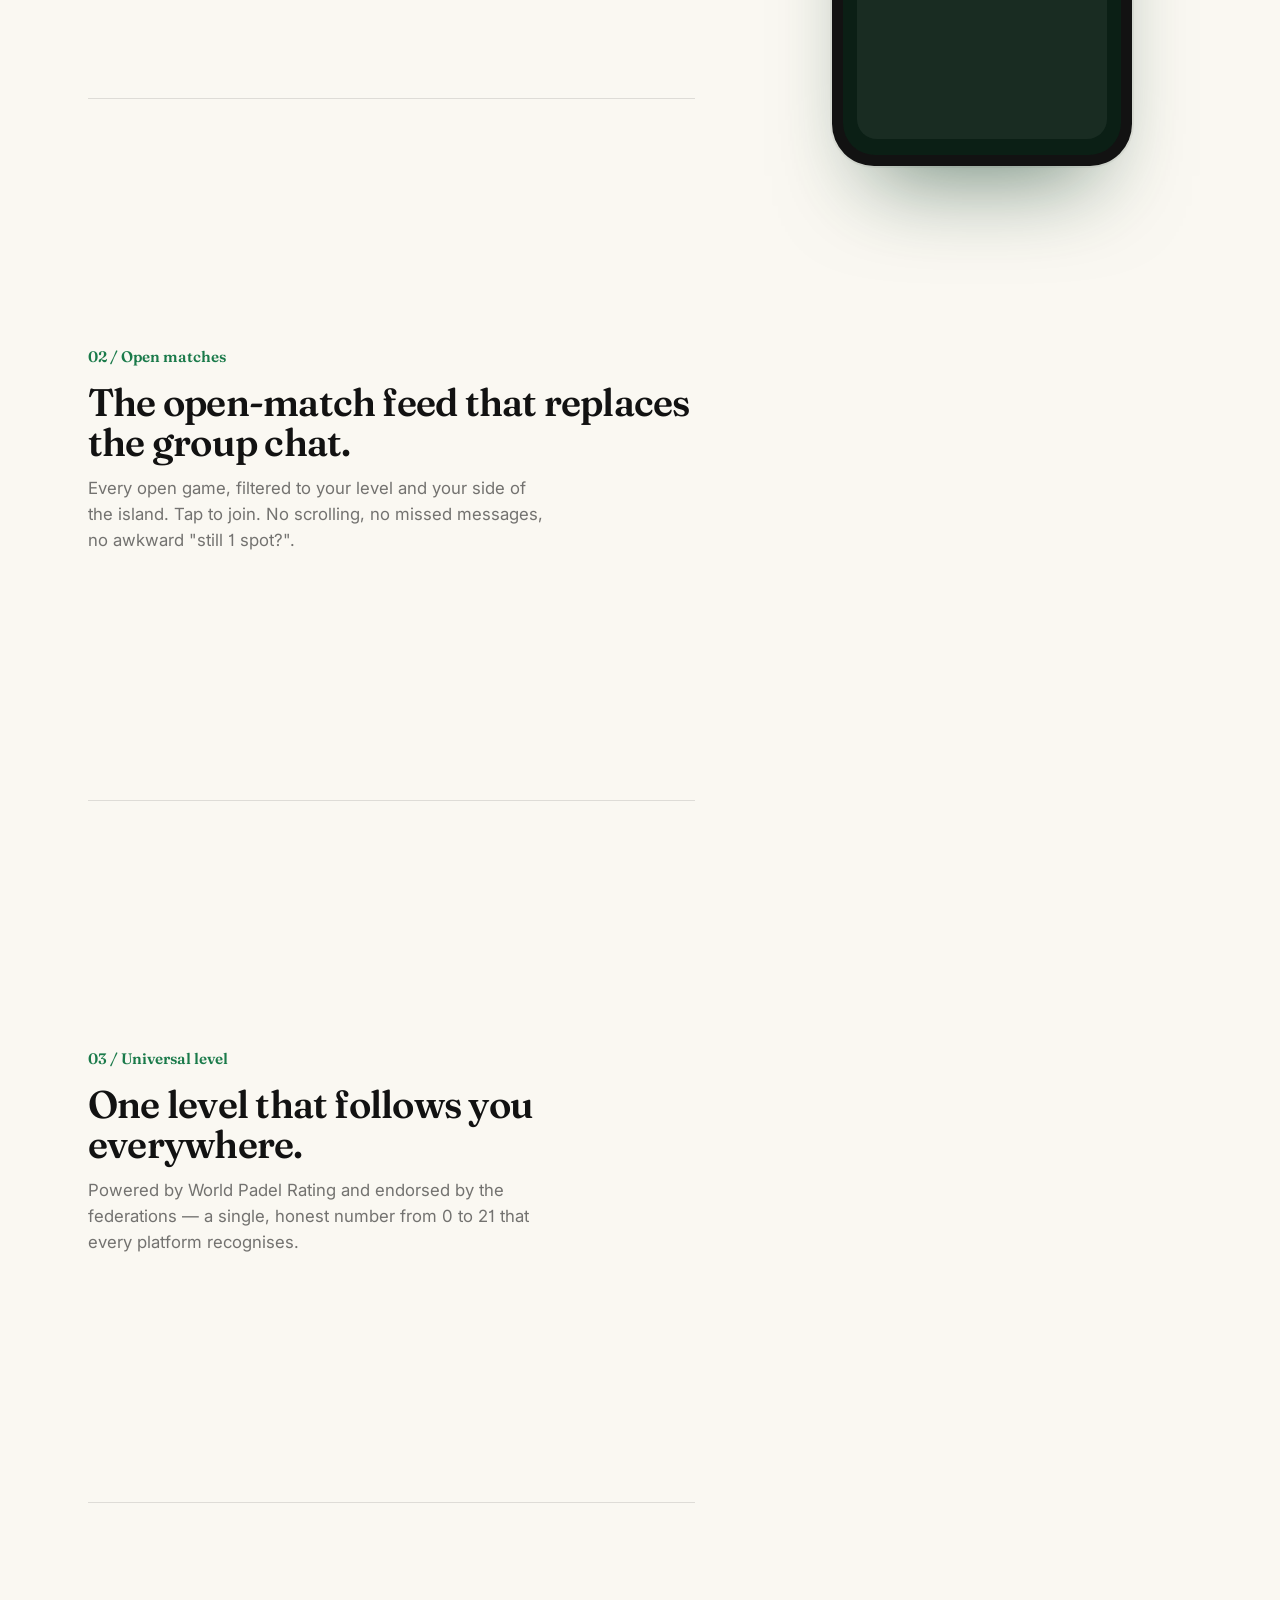
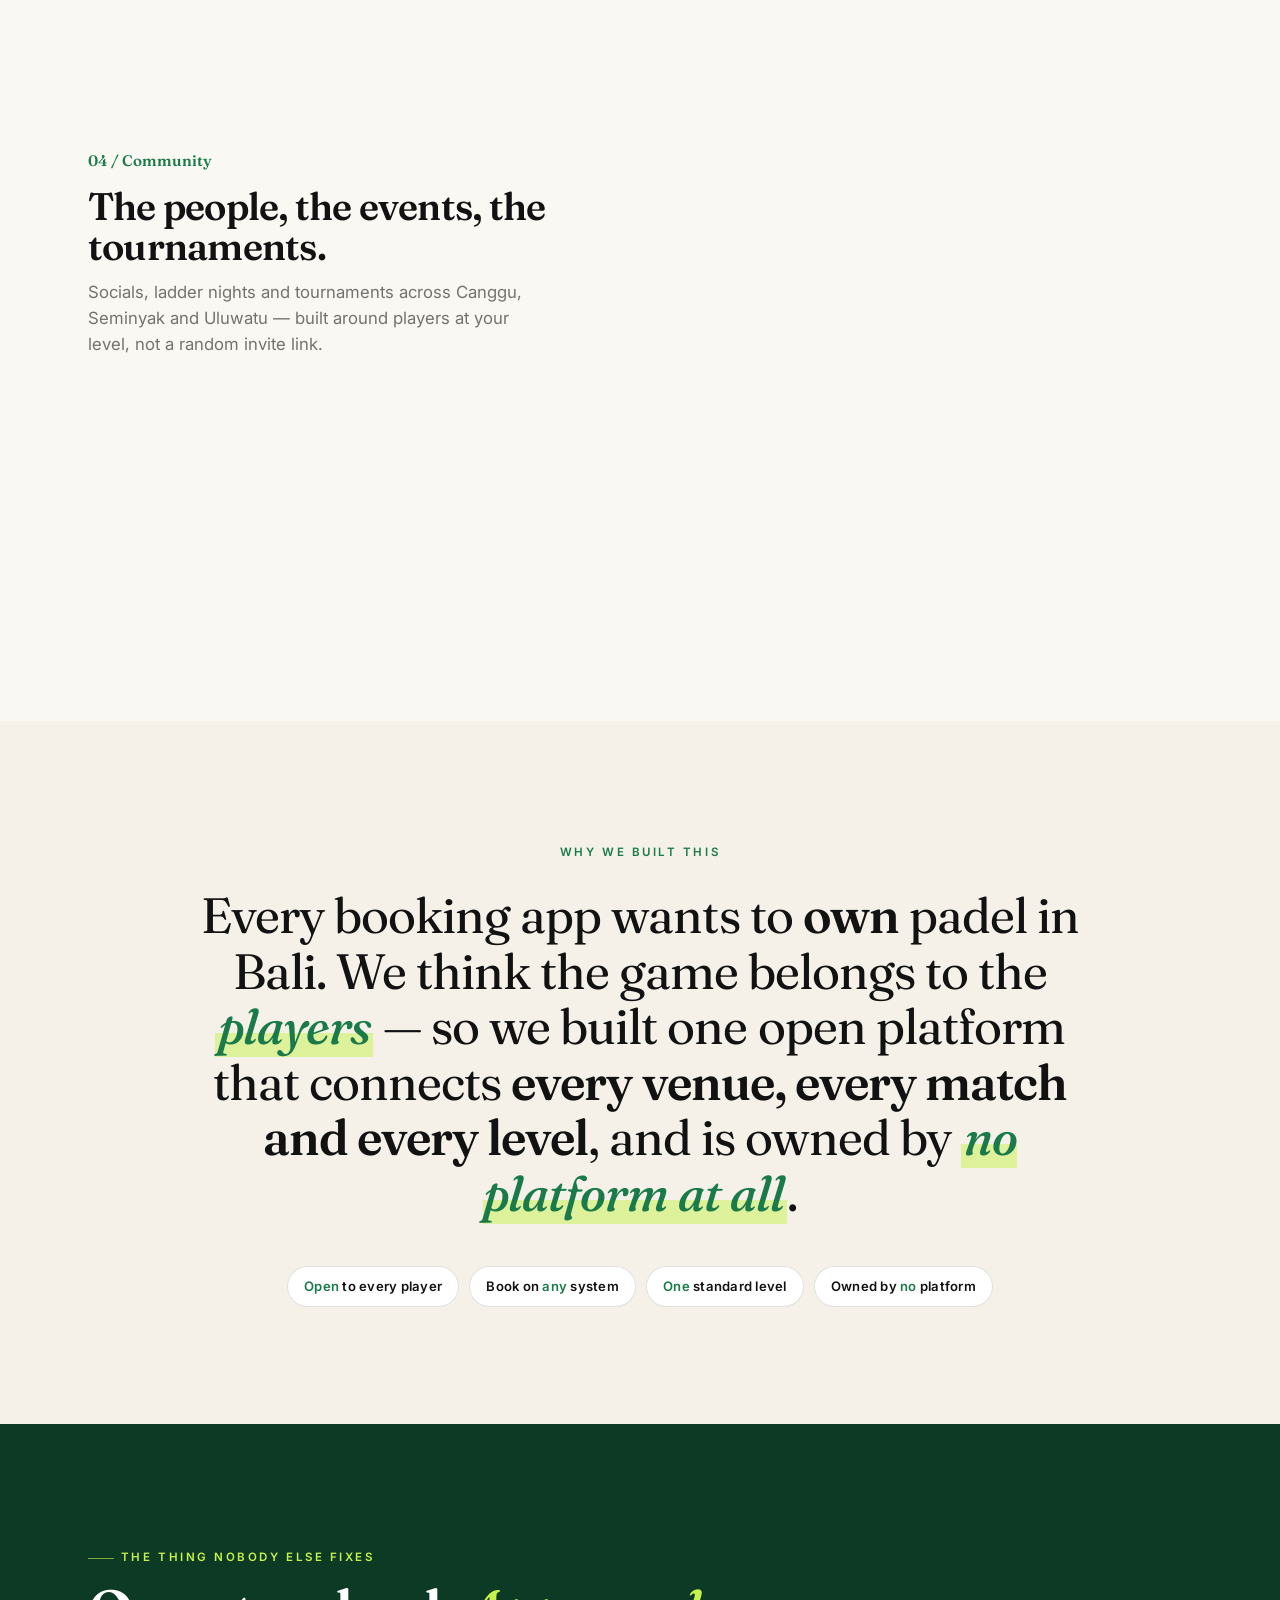
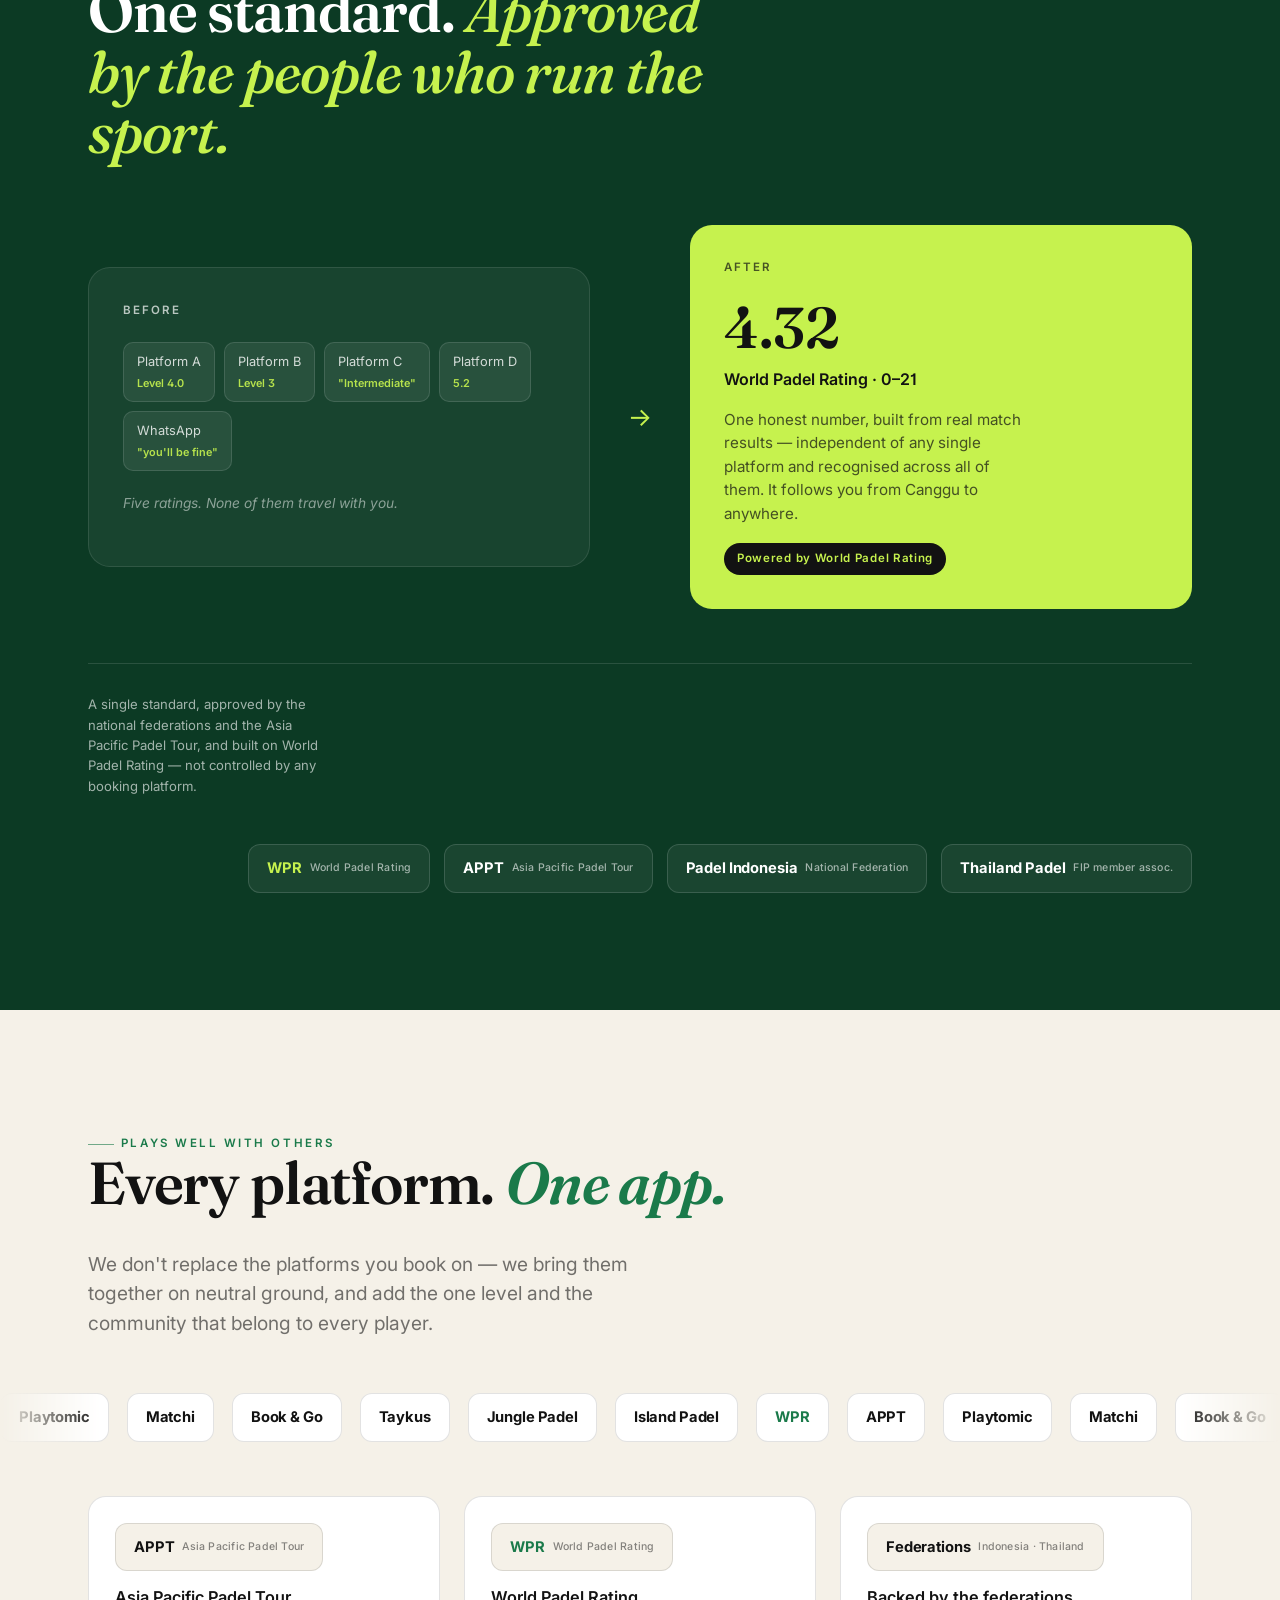
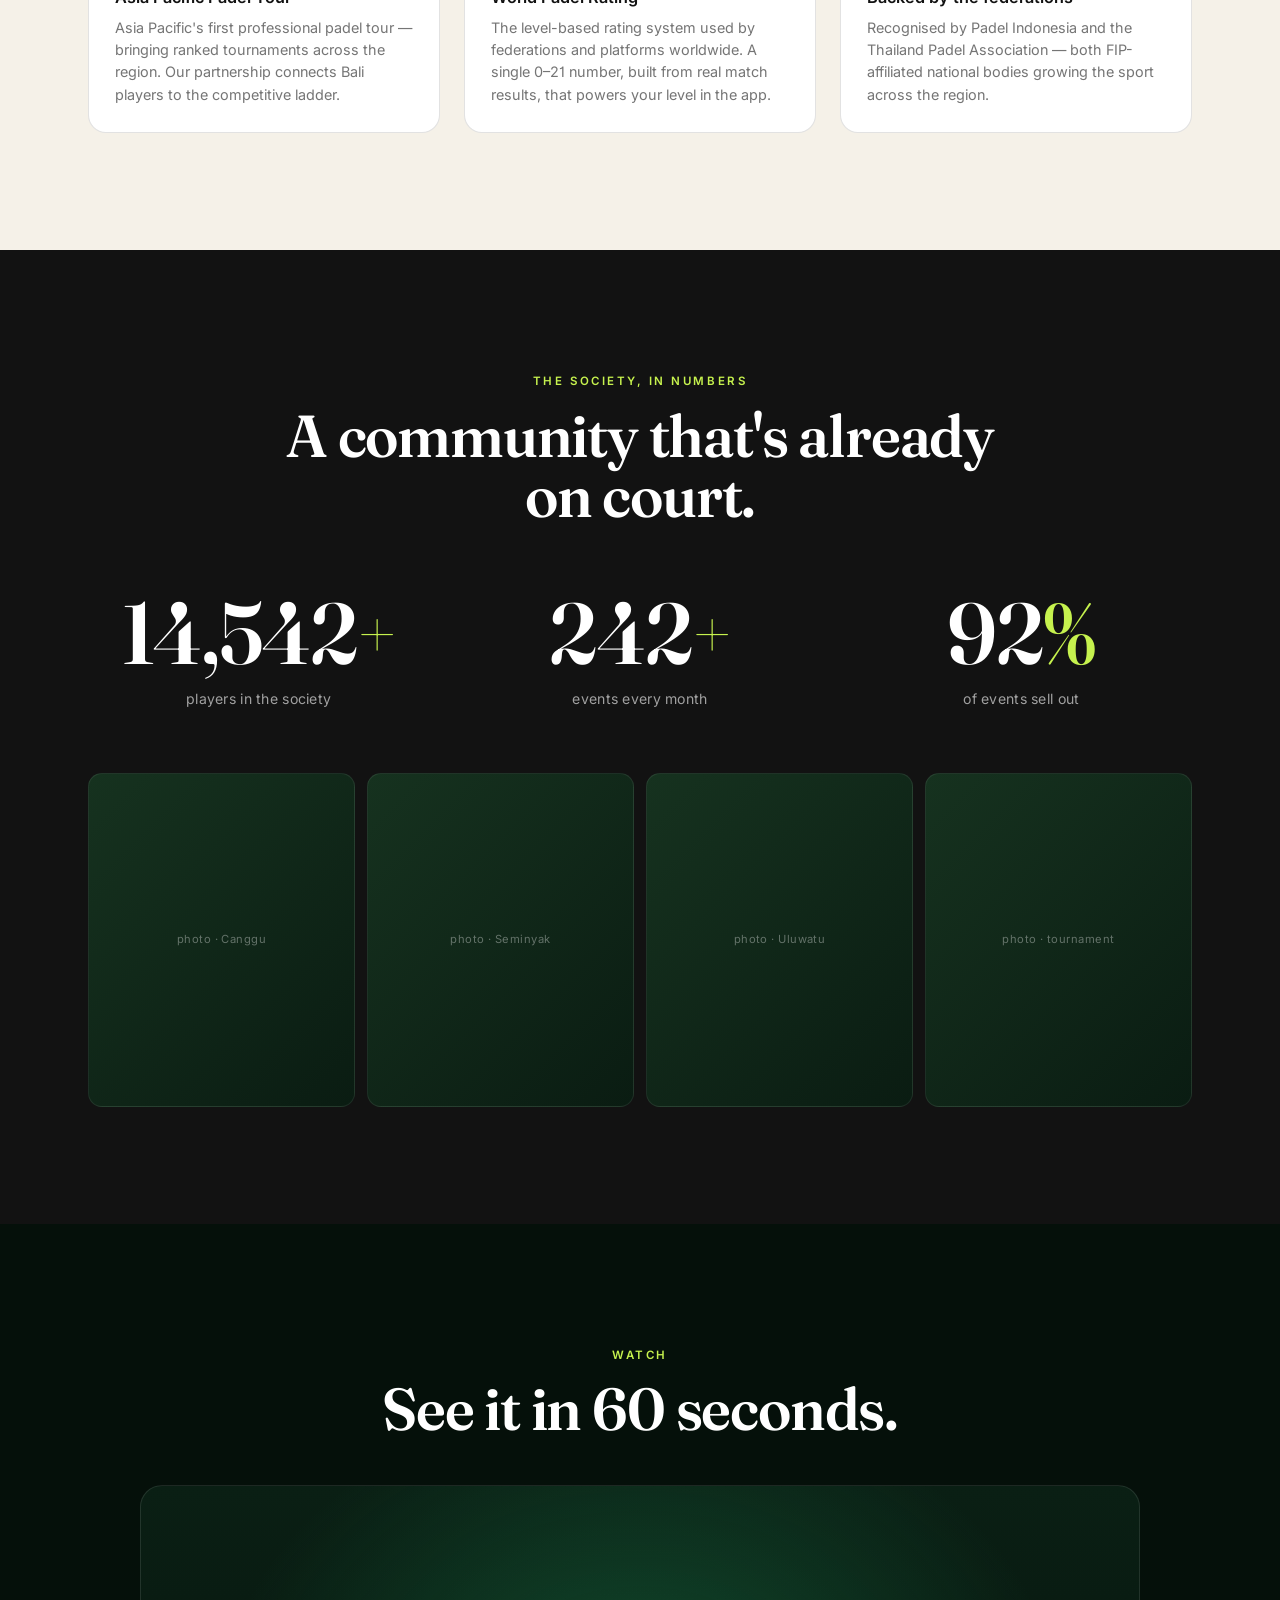
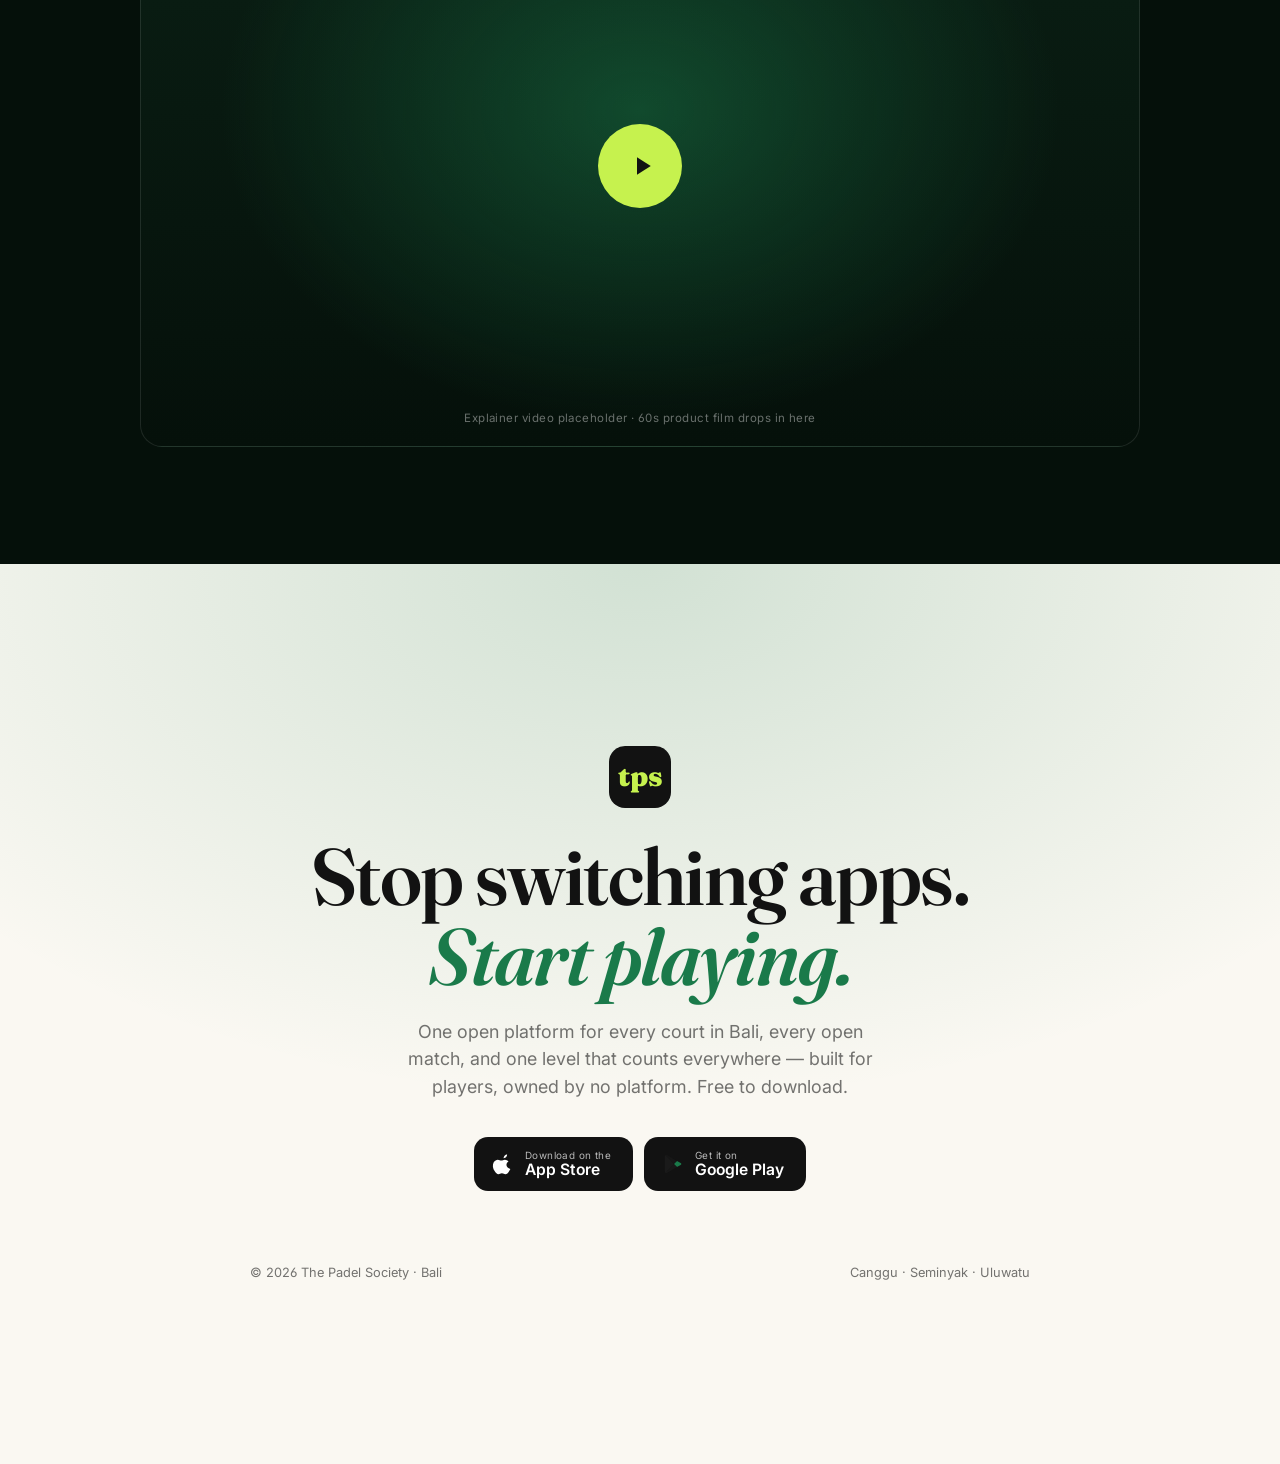
==== commit 94659d55: "Sharpen copy: lead with the player-owned, platform-neutral ethos - Hero/solution/final copy reframed" ====
--- a/tps-bali-landing.html
+++ b/tps-bali-landing.html
@@ -261,6 +261,23 @@
   .step{min-height:auto;padding:34px 0}
 }
 
+/* ===================== MANIFESTO ===================== */
+.manifesto{background:var(--cream);text-align:center;overflow:hidden}
+.manifesto .wrap{max-width:1000px}
+.manifesto .eyebrow{color:var(--green);justify-content:center}.manifesto .eyebrow::before{display:none}
+.manifesto p.statement{
+  font-family:"Fraunces",serif;font-weight:400;letter-spacing:-.02em;line-height:1.12;
+  font-size:clamp(1.7rem,4.4vw,3.1rem);margin-top:26px;
+}
+.manifesto p.statement b{font-weight:600}
+.manifesto p.statement .hl{font-style:italic;color:var(--green);font-weight:500;
+  background:linear-gradient(transparent 62%,rgba(198,242,78,.5) 62%);padding:0 .06em}
+.manifesto .creed{display:flex;flex-wrap:wrap;justify-content:center;gap:10px;
+  margin-top:clamp(34px,5vh,48px)}
+.manifesto .creed span{font-size:.82rem;font-weight:600;letter-spacing:.02em;
+  padding:9px 16px;border-radius:100px;background:var(--white);border:1px solid var(--line)}
+.manifesto .creed span i{font-style:normal;color:var(--green)}
+
 /* ===================== UNIVERSAL LEVEL ===================== */
 .level{background:var(--green-deep);color:var(--white);overflow:hidden}
 .level .eyebrow{color:var(--accent)}
@@ -419,8 +436,8 @@
       <span class="w"><span class="em">it</span></span>
       <span class="w"><span class="em">one.</span></span>
     </h1>
-    <p class="sub">Every court in Bali. Every open match. And one level that
-      finally counts on every platform you already play on.</p>
+    <p class="sub">Every court. Every open match. One level that counts everywhere —
+      on an open platform built for players and owned by no one but the game.</p>
 
     <div class="hero-actions">
       <div class="stores">
@@ -487,9 +504,10 @@
 <section class="solution sec">
   <div class="wrap">
     <span class="eyebrow reveal">The fix</span>
-    <h2 class="serif reveal d1" style="max-width:20ch;margin-top:14px">One app that does the job of all of them.</h2>
-    <p class="lead reveal d2 mt">Book any court, find every open match, carry one level everywhere,
-       and actually meet the people you play with. Here's how it feels.</p>
+    <h2 class="serif reveal d1" style="max-width:20ch;margin-top:14px">One platform that does the job of all of them.</h2>
+    <p class="lead reveal d2 mt">Book any court on any system, find every open match, carry one level
+       everywhere, and actually meet the people you play with. We don't compete with the
+       platforms — we connect them. Here's how it feels.</p>
 
     <div class="sticky-stage">
       <!-- STEPS -->
@@ -567,11 +585,28 @@
   </div>
 </section>
 
+<!-- ============================ MANIFESTO ============================ -->
+<section class="manifesto sec">
+  <div class="wrap">
+    <span class="eyebrow reveal">Why we built this</span>
+    <p class="statement reveal d1">Every booking app wants to <b>own</b> padel in Bali.
+       We think the game belongs to the <span class="hl">players</span> —
+       so we built one open platform that connects <b>every venue, every match and every level</b>,
+       and is owned by <span class="hl">no platform at all</span>.</p>
+    <div class="creed reveal d2">
+      <span><i>Open</i> to every player</span>
+      <span>Book on <i>any</i> system</span>
+      <span><i>One</i> standard level</span>
+      <span>Owned by <i>no</i> platform</span>
+    </div>
+  </div>
+</section>
+
 <!-- ============================ UNIVERSAL LEVEL ============================ -->
 <section class="level sec">
   <div class="wrap">
     <span class="eyebrow reveal">The thing nobody else fixes</span>
-    <h2 class="serif reveal d1">One level. <em>Recognised everywhere you play.</em></h2>
+    <h2 class="serif reveal d1">One standard. <em>Approved by the people who run the sport.</em></h2>
 
     <div class="ba">
       <div class="card before reveal d1">
@@ -592,18 +627,20 @@
         <div class="cap">After</div>
         <h3 class="serif">4.32</h3>
         <div class="scale">World Padel Rating · 0–21</div>
-        <p>One honest number, built from real match results and recognised across every
-           platform in the app. It follows you from Canggu to anywhere.</p>
+        <p>One honest number, built from real match results — independent of any single
+           platform and recognised across all of them. It follows you from Canggu to anywhere.</p>
         <span class="wpr-tag">Powered by World Padel Rating</span>
       </div>
     </div>
 
     <div class="level-foot">
-      <p class="endorse">Endorsed by the national federations and built on the World Padel Rating
-        system — the same level-based standard used by associations worldwide.</p>
+      <p class="endorse">A single standard, approved by the national federations and the Asia Pacific
+        Padel Tour, and built on World Padel Rating — not controlled by any booking platform.</p>
       <div class="fed-logos">
         <!-- PARTNER LOGO: World Padel Rating (WPR) — replace with official logo -->
         <span class="logo-ph"><span class="gl">WPR</span><span class="sub">World Padel Rating</span></span>
+        <!-- PARTNER LOGO: Asia Pacific Padel Tour (APPT) — replace with official logo -->
+        <span class="logo-ph">APPT<span class="sub">Asia Pacific Padel Tour</span></span>
         <!-- PARTNER LOGO: Padel Indonesia federation — replace with official logo -->
         <span class="logo-ph">Padel&nbsp;Indonesia<span class="sub">National Federation</span></span>
         <!-- PARTNER LOGO: Thailand Padel Association — replace with official logo -->
@@ -618,8 +655,8 @@
   <div class="wrap">
     <span class="eyebrow reveal">Plays well with others</span>
     <h2 class="serif reveal d1">Every platform. <em>One app.</em></h2>
-    <p class="lead reveal d2 mt">We don't replace the platforms you book on — we bring them together,
-       and add the level and community layer on top.</p>
+    <p class="lead reveal d2 mt">We don't replace the platforms you book on — we bring them together
+       on neutral ground, and add the one level and the community that belong to every player.</p>
   </div>
 
   <!-- PLATFORM LOGOS: Playtomic, Matchi, Book & Go, Taykus, Jungle Padel, Island Padel — replace text chips -->
@@ -729,8 +766,8 @@
       <!-- TPS LOGO: replace with TPS Logotype-05.png -->
       <div class="mark-lg reveal">tps</div>
       <h2 class="reveal d1">Stop switching apps. <em>Start&nbsp;playing.</em></h2>
-      <p class="reveal d2">One app for every court in Bali, every open match, and one level that
-         counts everywhere. The Padel Society is free to download.</p>
+      <p class="reveal d2">One open platform for every court in Bali, every open match, and one
+         level that counts everywhere — built for players, owned by no platform. Free to download.</p>
       <div class="stores reveal d3">
         <a class="store" href="#" aria-label="Download on the App Store">
           <svg viewBox="0 0 24 24" fill="#fff" aria-hidden="true"><path d="M16.5 1.6c.1 1-.3 2-1 2.8-.7.8-1.8 1.4-2.8 1.3-.1-1 .4-2 1-2.7.7-.8 1.9-1.4 2.8-1.4zM20 17.4c-.5 1.2-.8 1.7-1.5 2.7-.9 1.4-2.3 3.1-3.9 3.1-1.5 0-1.8-1-3.8-1-1.9 0-2.3 1-3.8 1-1.6 0-2.8-1.5-3.8-2.9C.6 17.2.3 12.6 2 9.9c1-1.6 2.7-2.6 4.3-2.6 1.6 0 2.6 1 3.9 1 1.3 0 2-1 3.9-1 1.4 0 2.9.8 3.9 2.1-3.4 1.9-2.9 6.8 2 8z"/></svg>
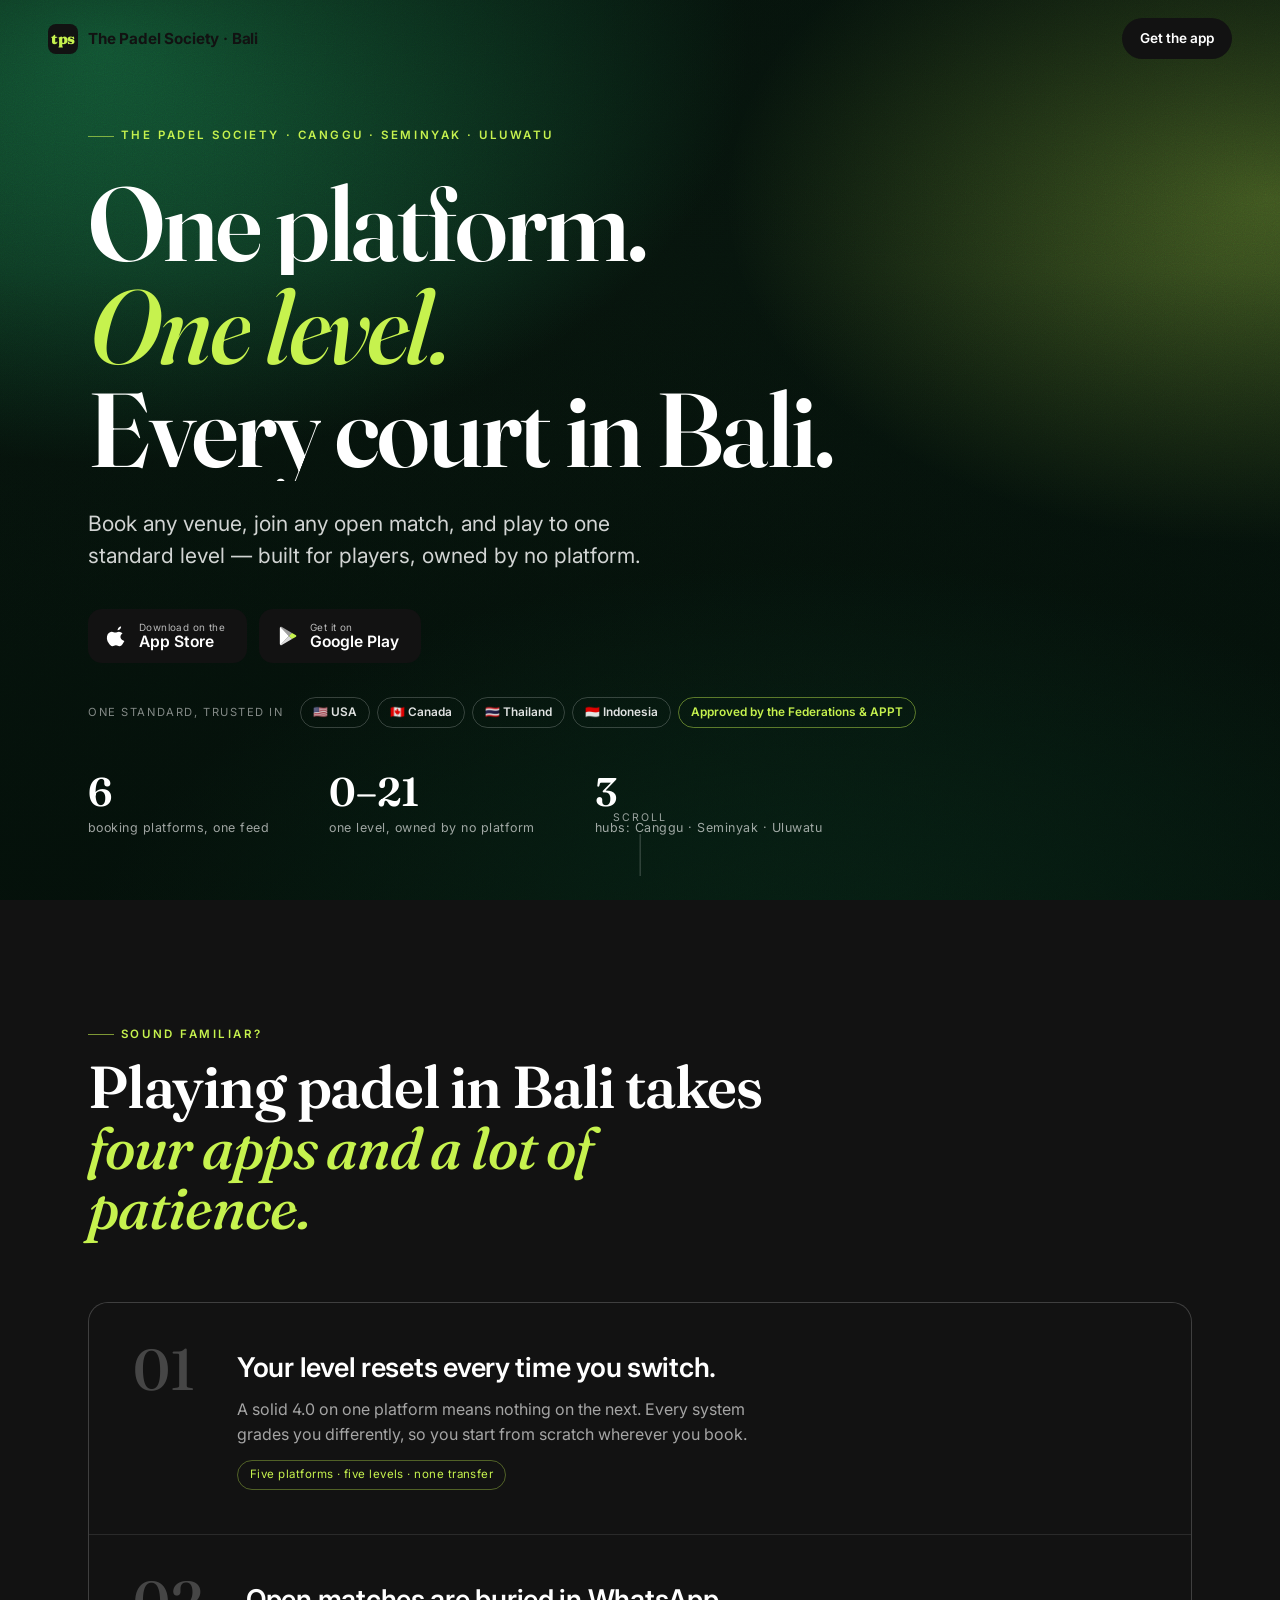
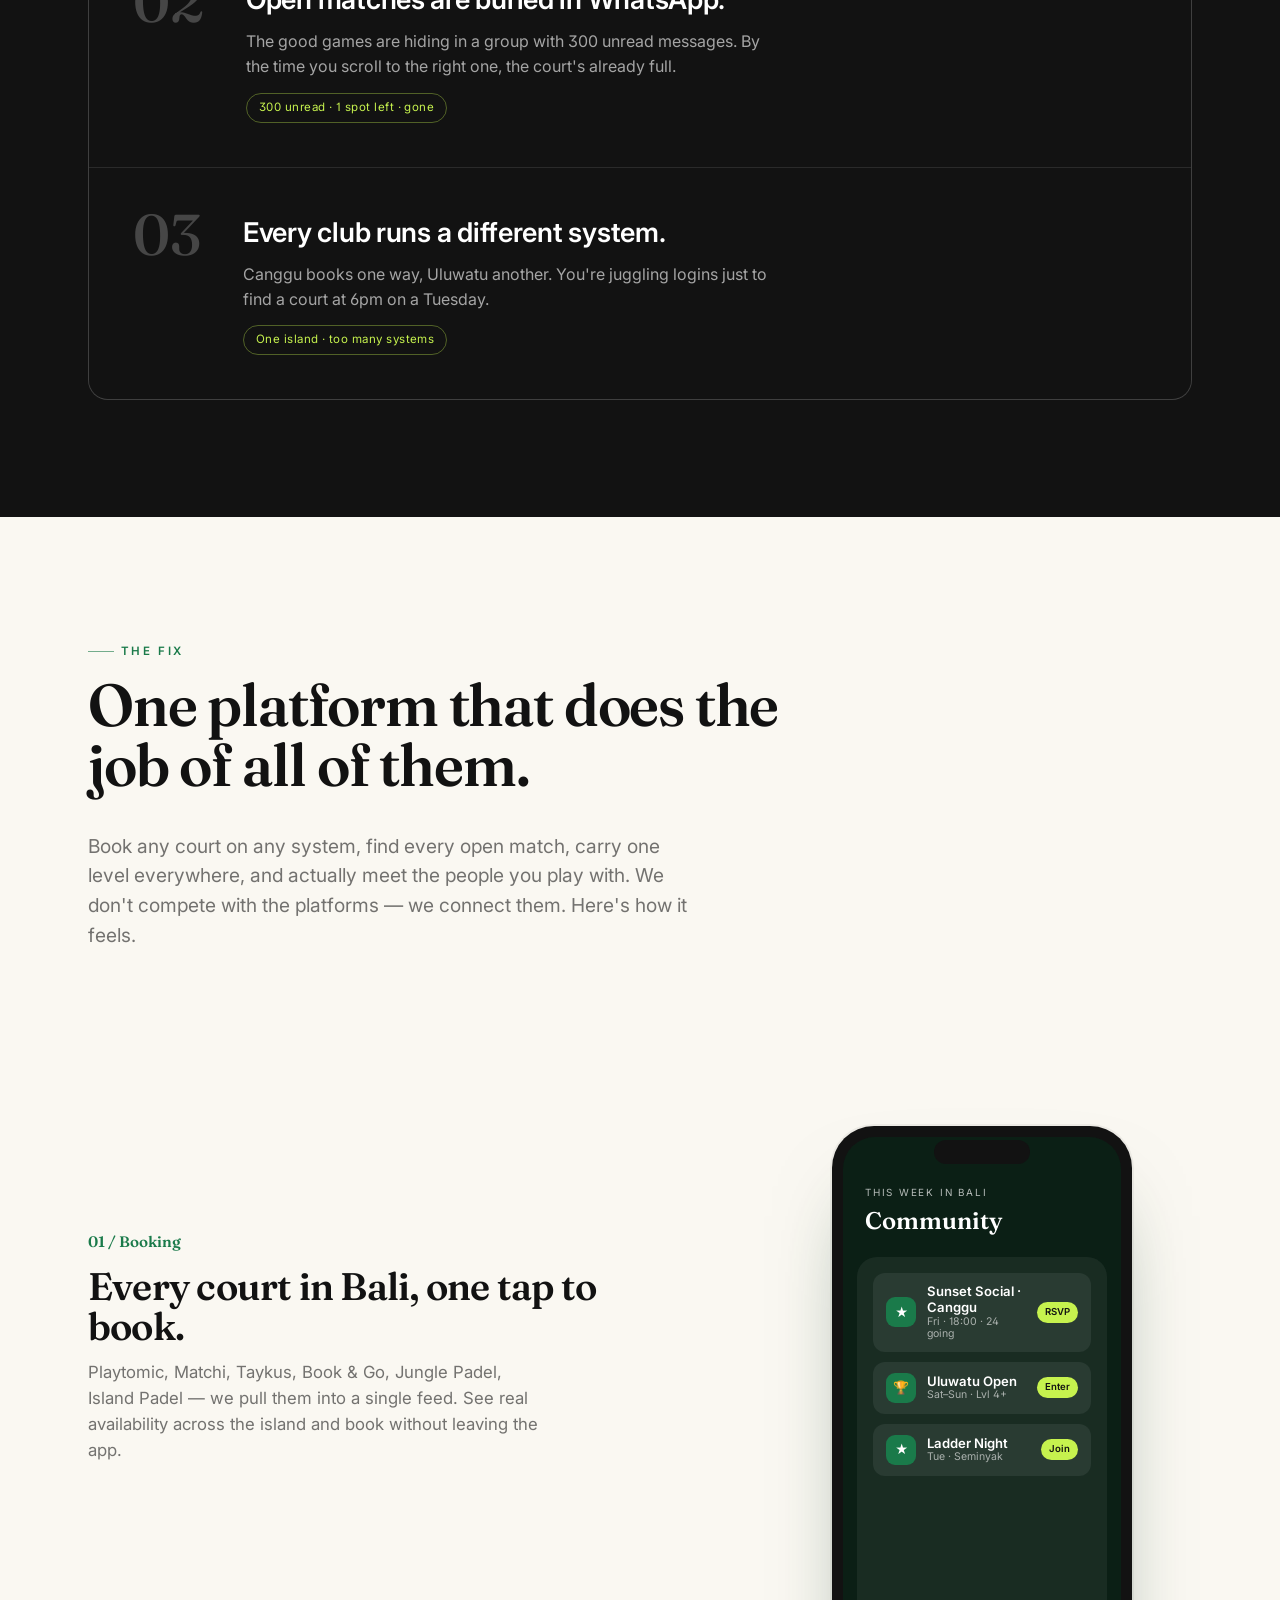
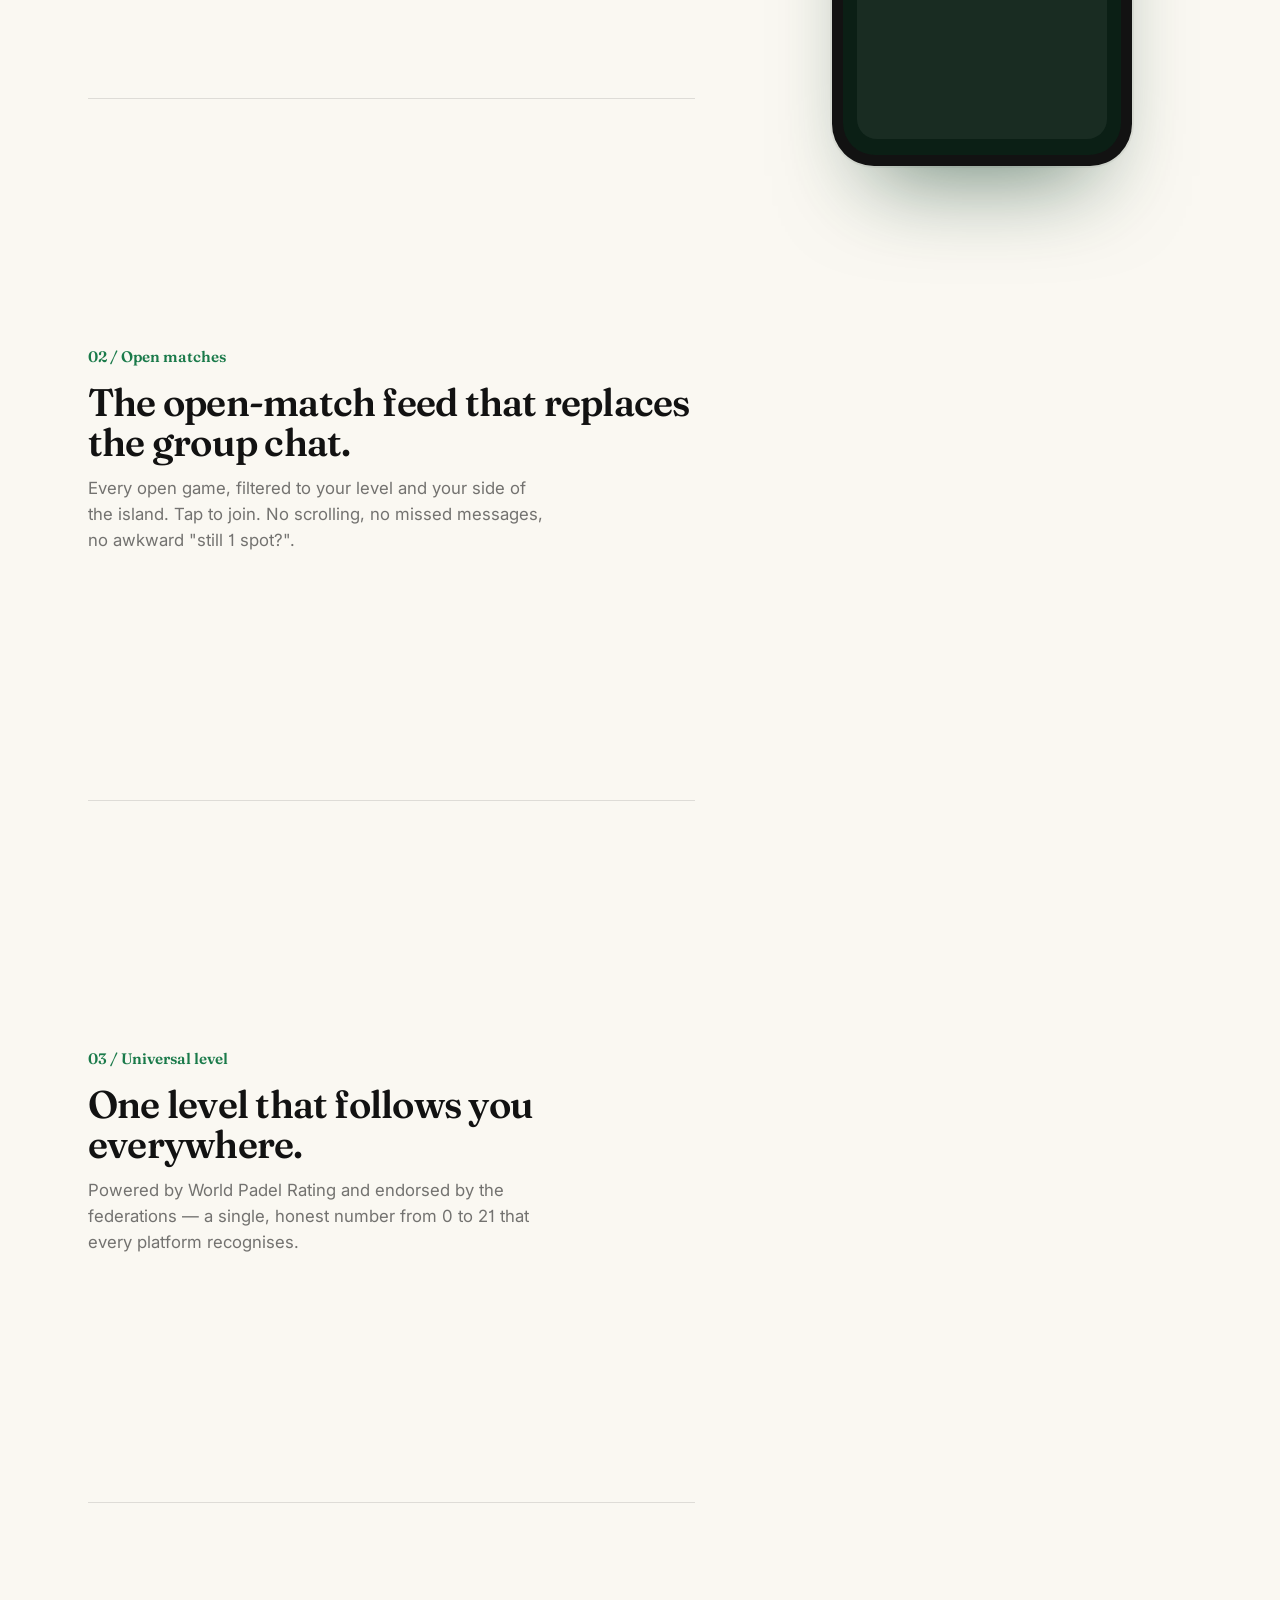
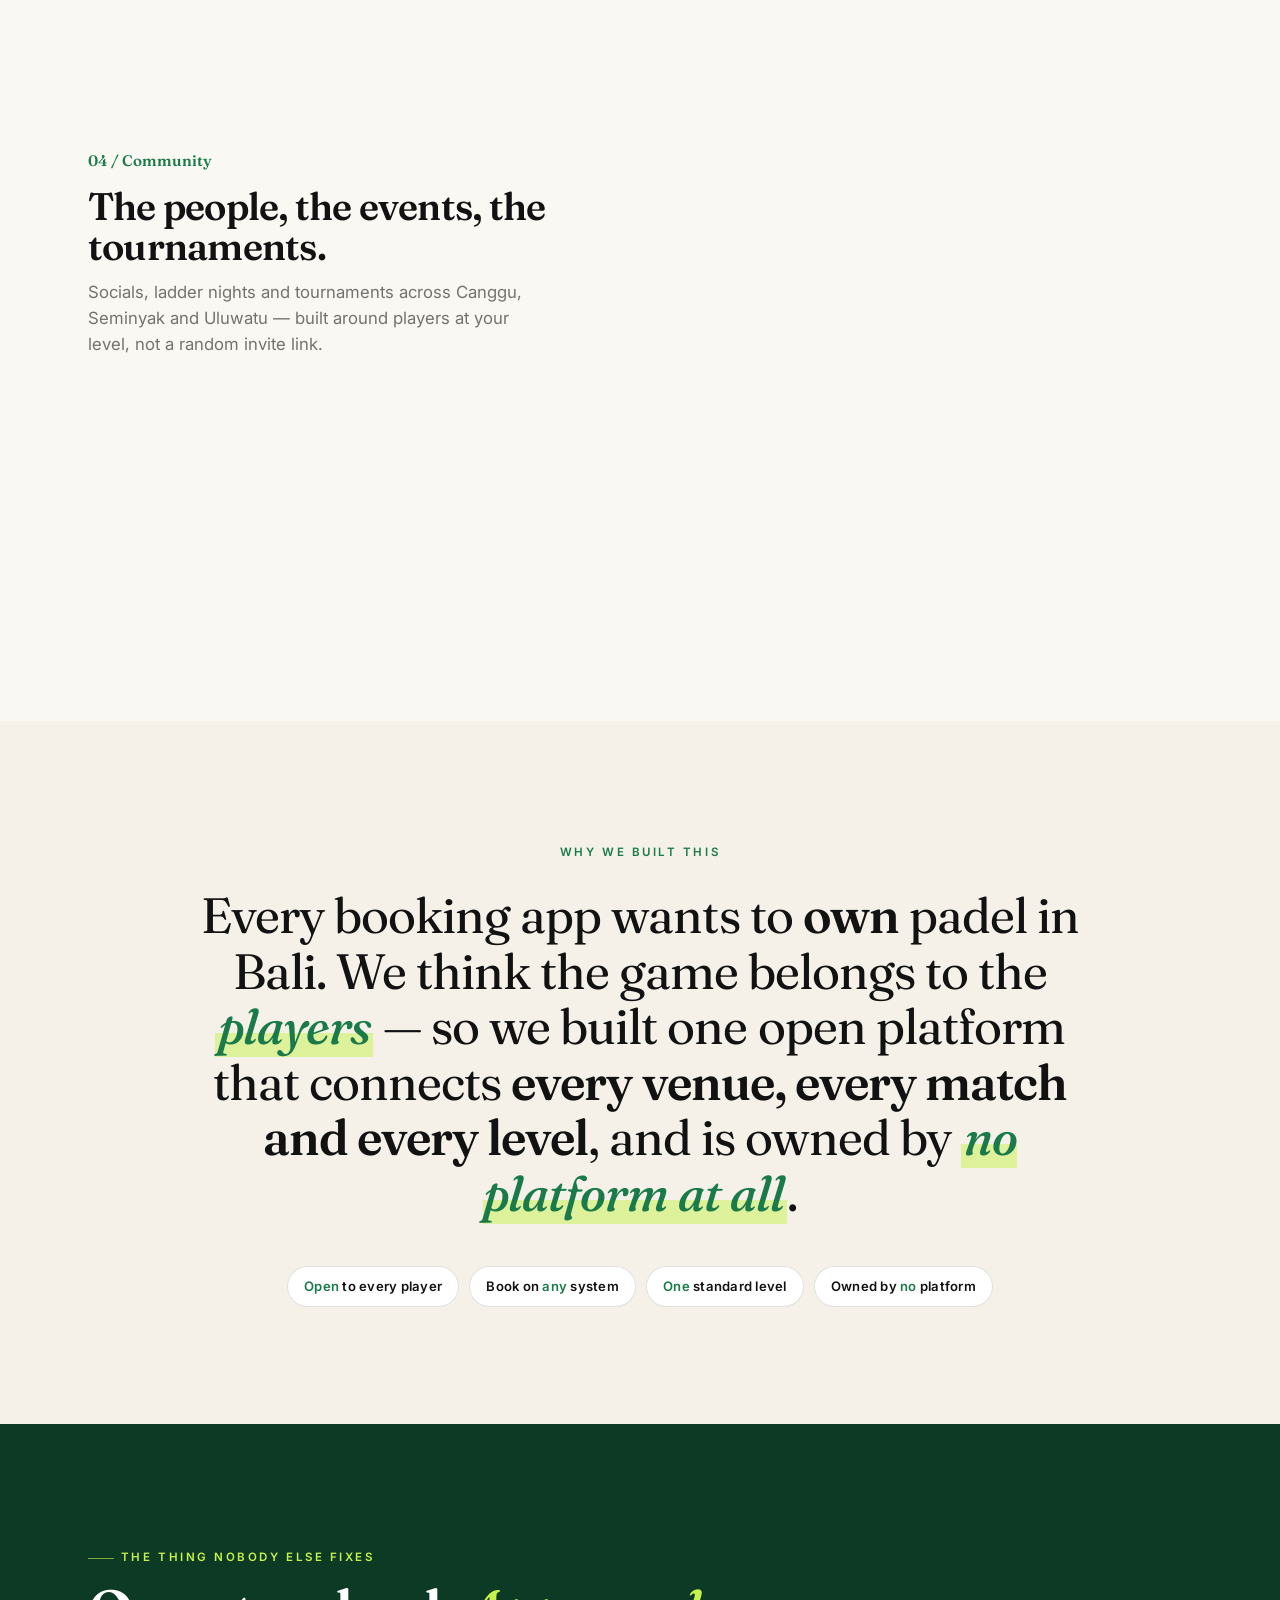
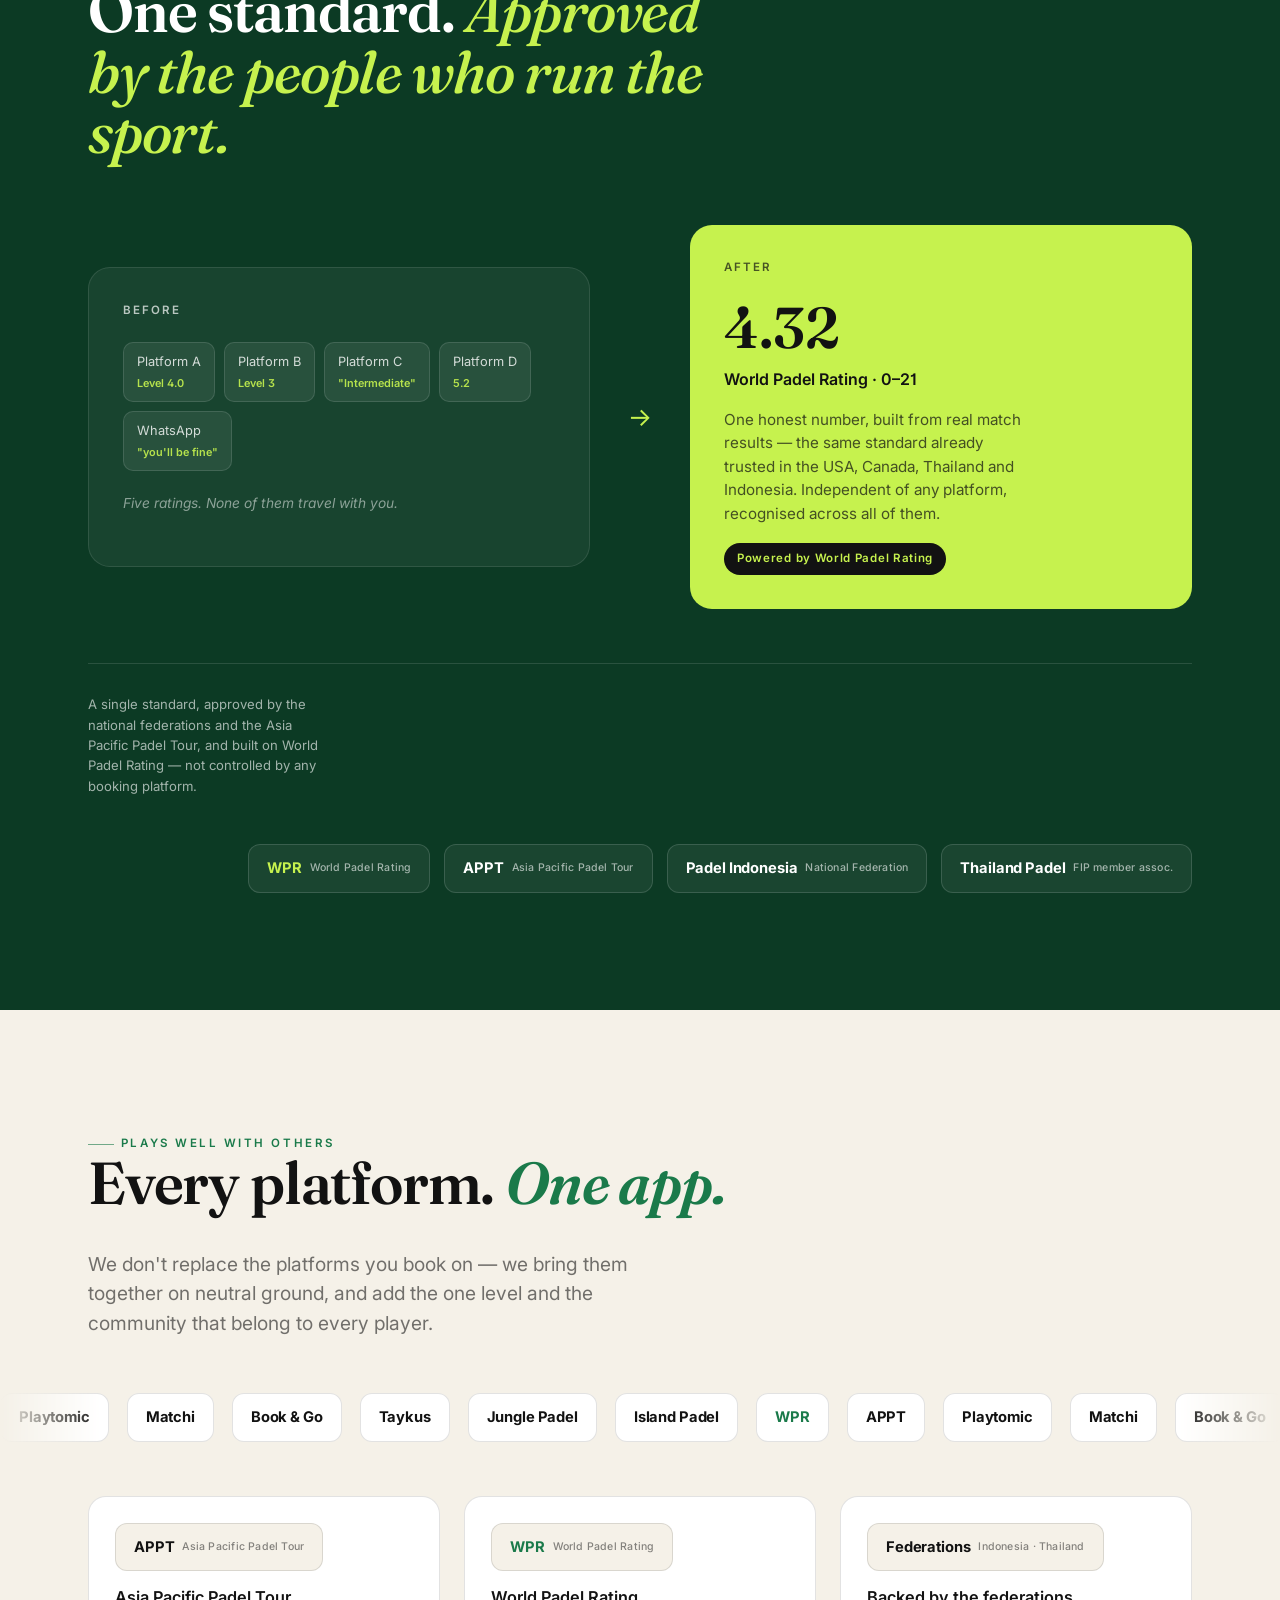
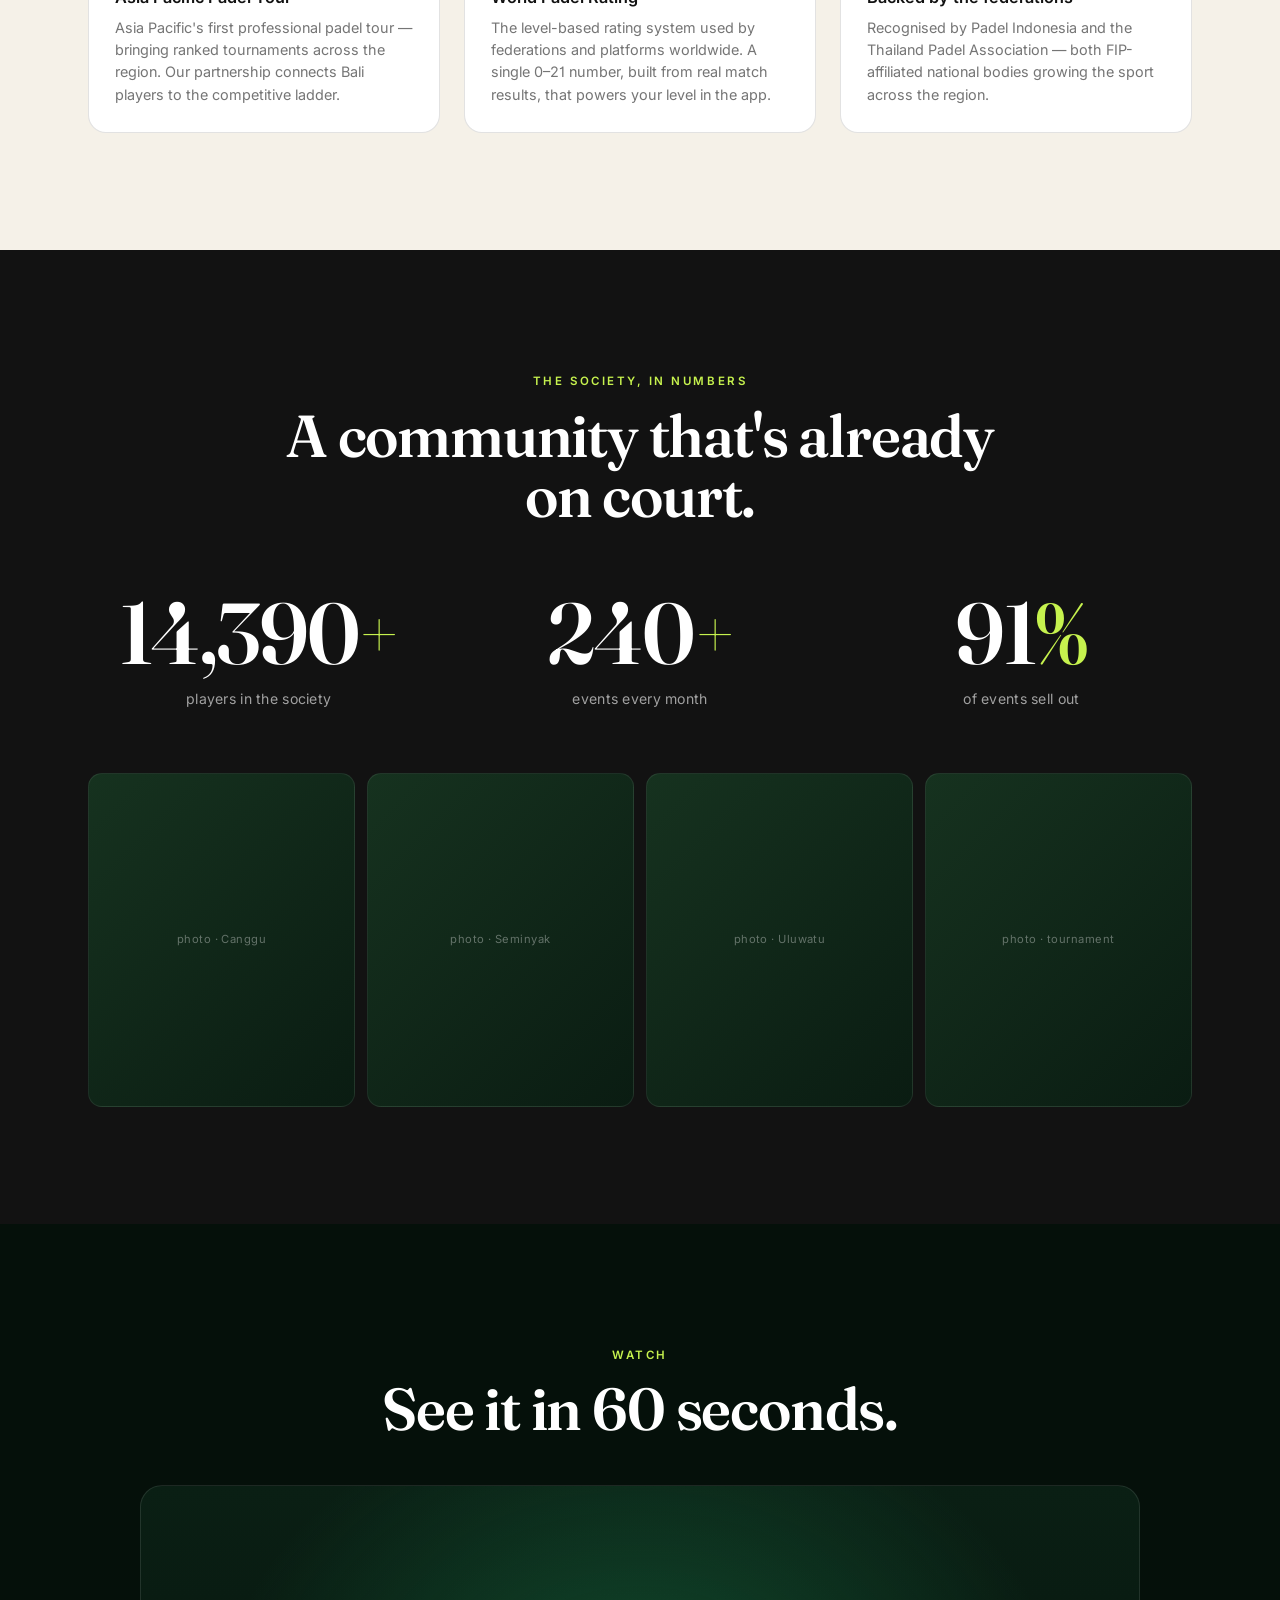
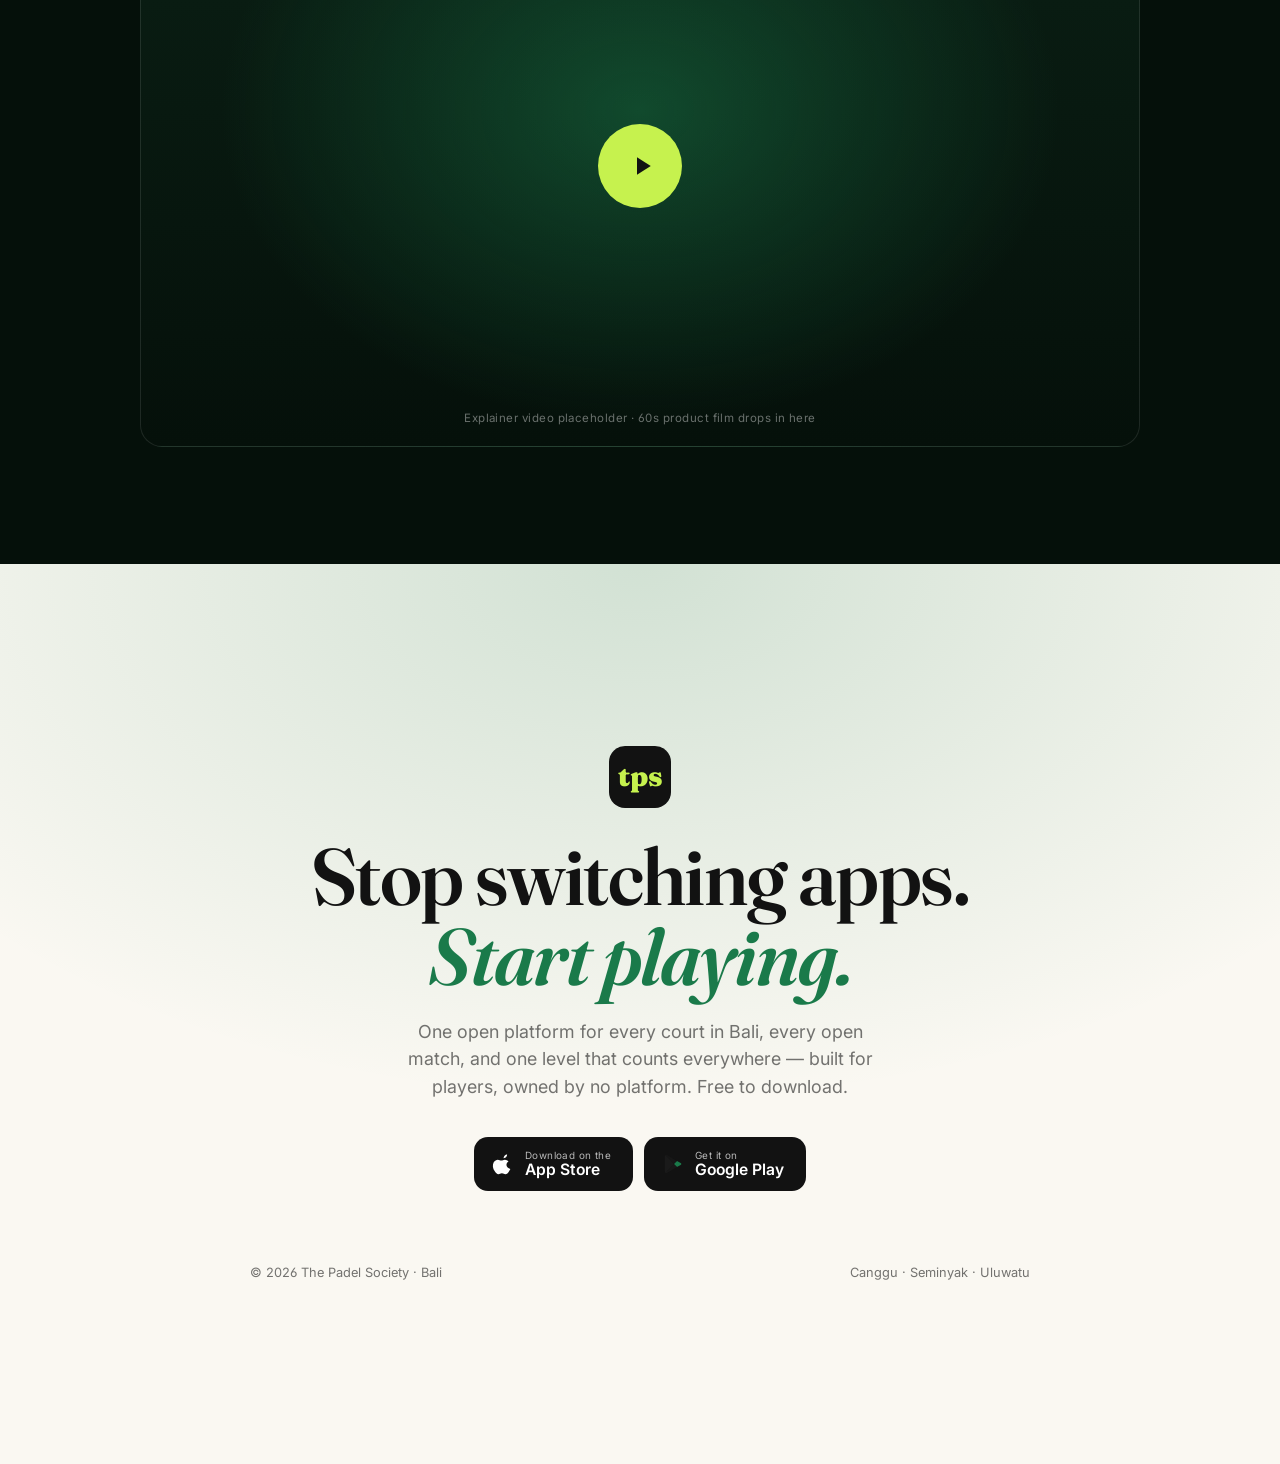
==== commit 895a56be: "Hero fuses one platform + one universal level - New headline: 'One platform. One level. Every court " ====
--- a/tps-bali-landing.html
+++ b/tps-bali-landing.html
@@ -157,9 +157,17 @@
 @keyframes fade{to{opacity:1}}
 .hero-actions{opacity:0;animation:fade 1s var(--ease) 1.1s forwards}
 
+.hero-trust{display:flex;align-items:center;gap:12px 16px;flex-wrap:wrap;
+  margin-top:clamp(24px,4vh,34px);opacity:0;animation:fade 1s var(--ease) 1.3s forwards}
+.hero-trust .t-label{font-size:.7rem;letter-spacing:.14em;text-transform:uppercase;color:rgba(255,255,255,.5)}
+.hero-trust .t-flags{display:flex;gap:7px;flex-wrap:wrap}
+.hero-trust .t-flags span{font-size:.74rem;font-weight:600;color:rgba(255,255,255,.88);
+  padding:5px 12px;border:1px solid rgba(255,255,255,.2);border-radius:100px;white-space:nowrap}
+.hero-trust .t-flags span.endorse{border-color:rgba(198,242,78,.45);color:var(--accent)}
+
 .hero-stats{
-  display:flex;gap:clamp(22px,5vw,60px);margin-top:clamp(34px,6vh,54px);flex-wrap:wrap;
-  opacity:0;animation:fade 1s var(--ease) 1.3s forwards;
+  display:flex;gap:clamp(22px,5vw,60px);margin-top:clamp(28px,5vh,44px);flex-wrap:wrap;
+  opacity:0;animation:fade 1s var(--ease) 1.45s forwards;
 }
 .hero-stats .stat .n{font-family:"Fraunces",serif;font-size:clamp(1.7rem,3.4vw,2.5rem);font-weight:600;line-height:1}
 .hero-stats .stat .l{font-size:.78rem;letter-spacing:.04em;color:rgba(255,255,255,.62);margin-top:6px}
@@ -427,17 +435,17 @@
   <div class="hero-inner">
     <span class="eyebrow">The Padel Society · Canggu · Seminyak · Uluwatu</span>
     <h1 id="heroH1">
-      <span class="w"><span>Four</span></span>
-      <span class="w"><span>apps</span></span>
-      <span class="w"><span>to</span></span>
-      <span class="w"><span>play</span></span>
-      <span class="w"><span>padel.</span></span><br />
-      <span class="w"><span class="em">We&nbsp;made</span></span>
-      <span class="w"><span class="em">it</span></span>
-      <span class="w"><span class="em">one.</span></span>
+      <span class="w"><span>One</span></span>
+      <span class="w"><span>platform.</span></span><br />
+      <span class="w"><span class="em">One</span></span>
+      <span class="w"><span class="em">level.</span></span><br />
+      <span class="w"><span>Every</span></span>
+      <span class="w"><span>court</span></span>
+      <span class="w"><span>in</span></span>
+      <span class="w"><span>Bali.</span></span>
     </h1>
-    <p class="sub">Every court. Every open match. One level that counts everywhere —
-      on an open platform built for players and owned by no one but the game.</p>
+    <p class="sub">Book any venue, join any open match, and play to one standard level —
+      built for players, owned by no platform.</p>
 
     <div class="hero-actions">
       <div class="stores">
@@ -452,9 +460,18 @@
       </div>
     </div>
 
+    <!-- trust strip: the level standard's credibility -->
+    <div class="hero-trust">
+      <span class="t-label">One standard, trusted in</span>
+      <div class="t-flags">
+        <span>🇺🇸 USA</span><span>🇨🇦 Canada</span><span>🇹🇭 Thailand</span><span>🇮🇩 Indonesia</span>
+        <span class="endorse">Approved by the Federations &amp; APPT</span>
+      </div>
+    </div>
+
     <div class="hero-stats">
       <div class="stat"><div class="n">6</div><div class="l">booking platforms, one feed</div></div>
-      <div class="stat"><div class="n">0–21</div><div class="l">one universal level</div></div>
+      <div class="stat"><div class="n">0–21</div><div class="l">one level, owned by no platform</div></div>
       <div class="stat"><div class="n">3</div><div class="l">hubs: Canggu · Seminyak · Uluwatu</div></div>
     </div>
   </div>
@@ -627,8 +644,9 @@
         <div class="cap">After</div>
         <h3 class="serif">4.32</h3>
         <div class="scale">World Padel Rating · 0–21</div>
-        <p>One honest number, built from real match results — independent of any single
-           platform and recognised across all of them. It follows you from Canggu to anywhere.</p>
+        <p>One honest number, built from real match results — the same standard already
+           trusted in the USA, Canada, Thailand and Indonesia. Independent of any platform,
+           recognised across all of them.</p>
         <span class="wpr-tag">Powered by World Padel Rating</span>
       </div>
     </div>
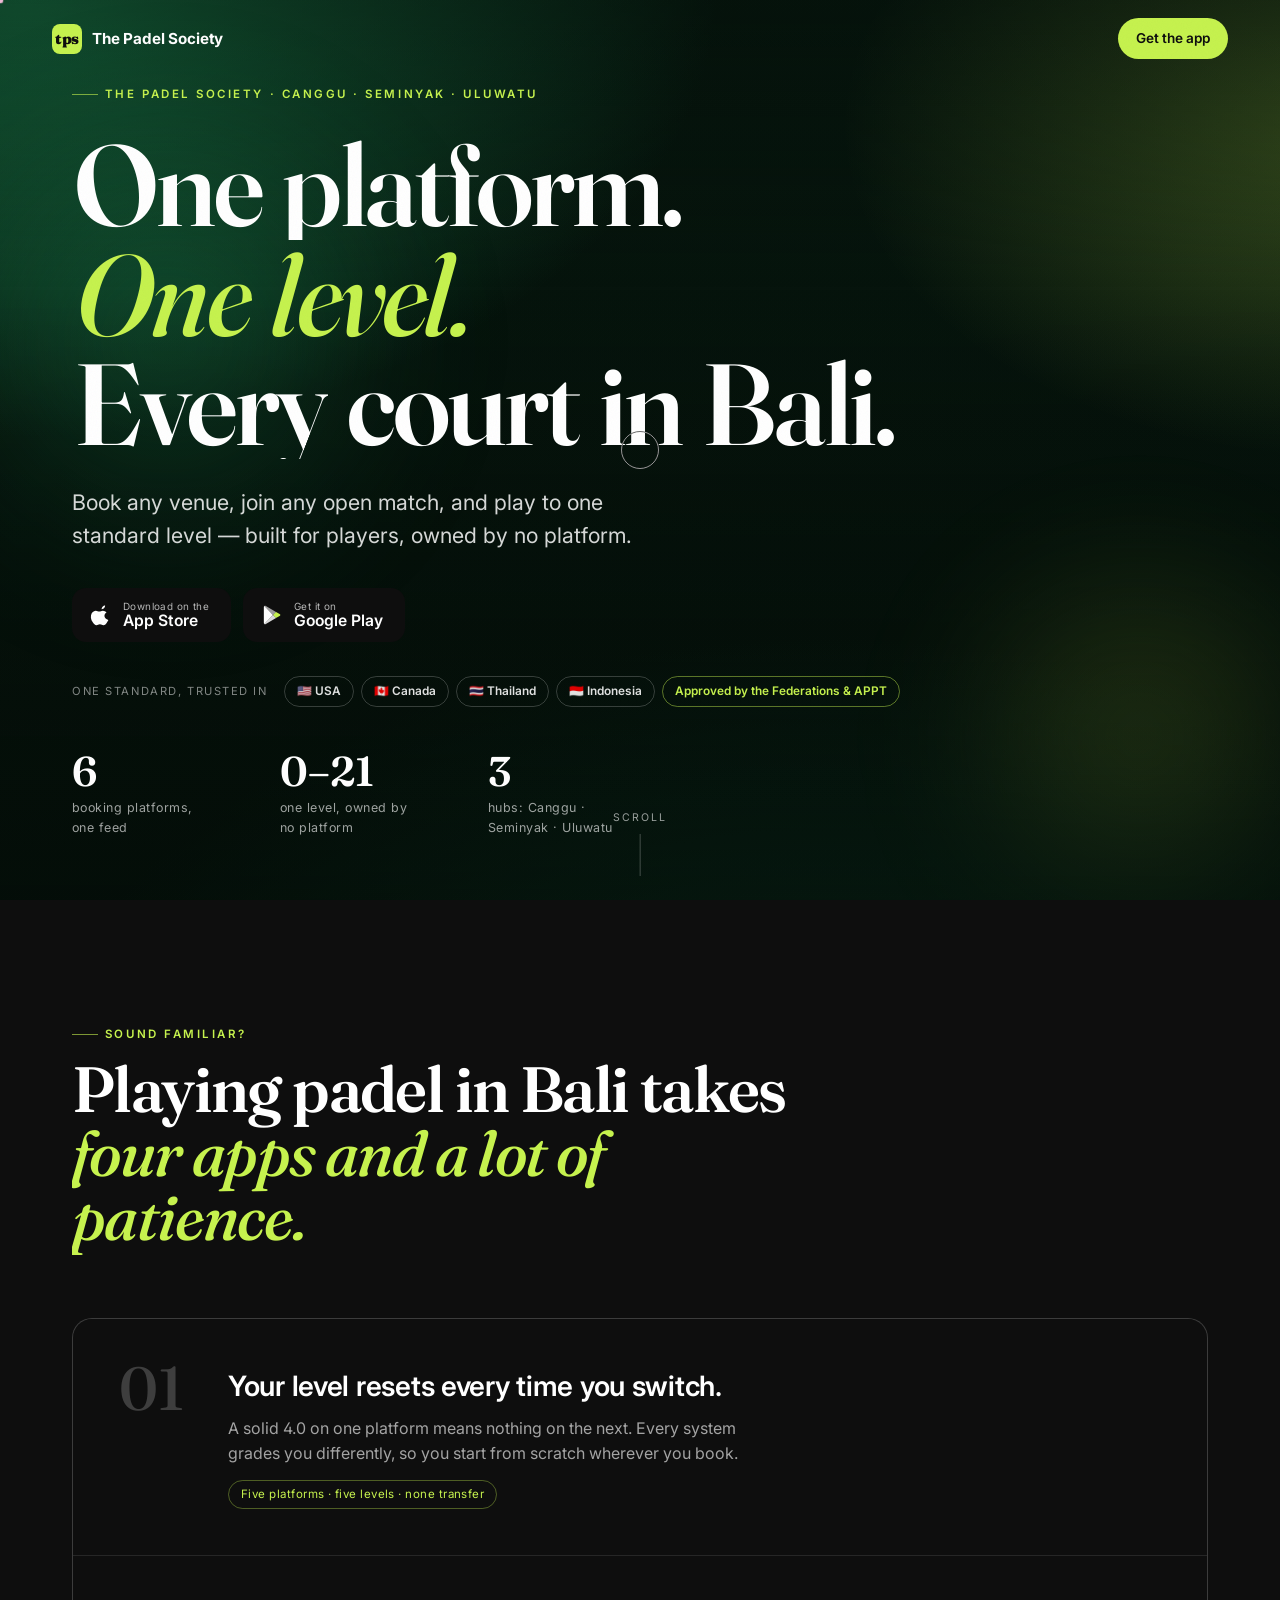
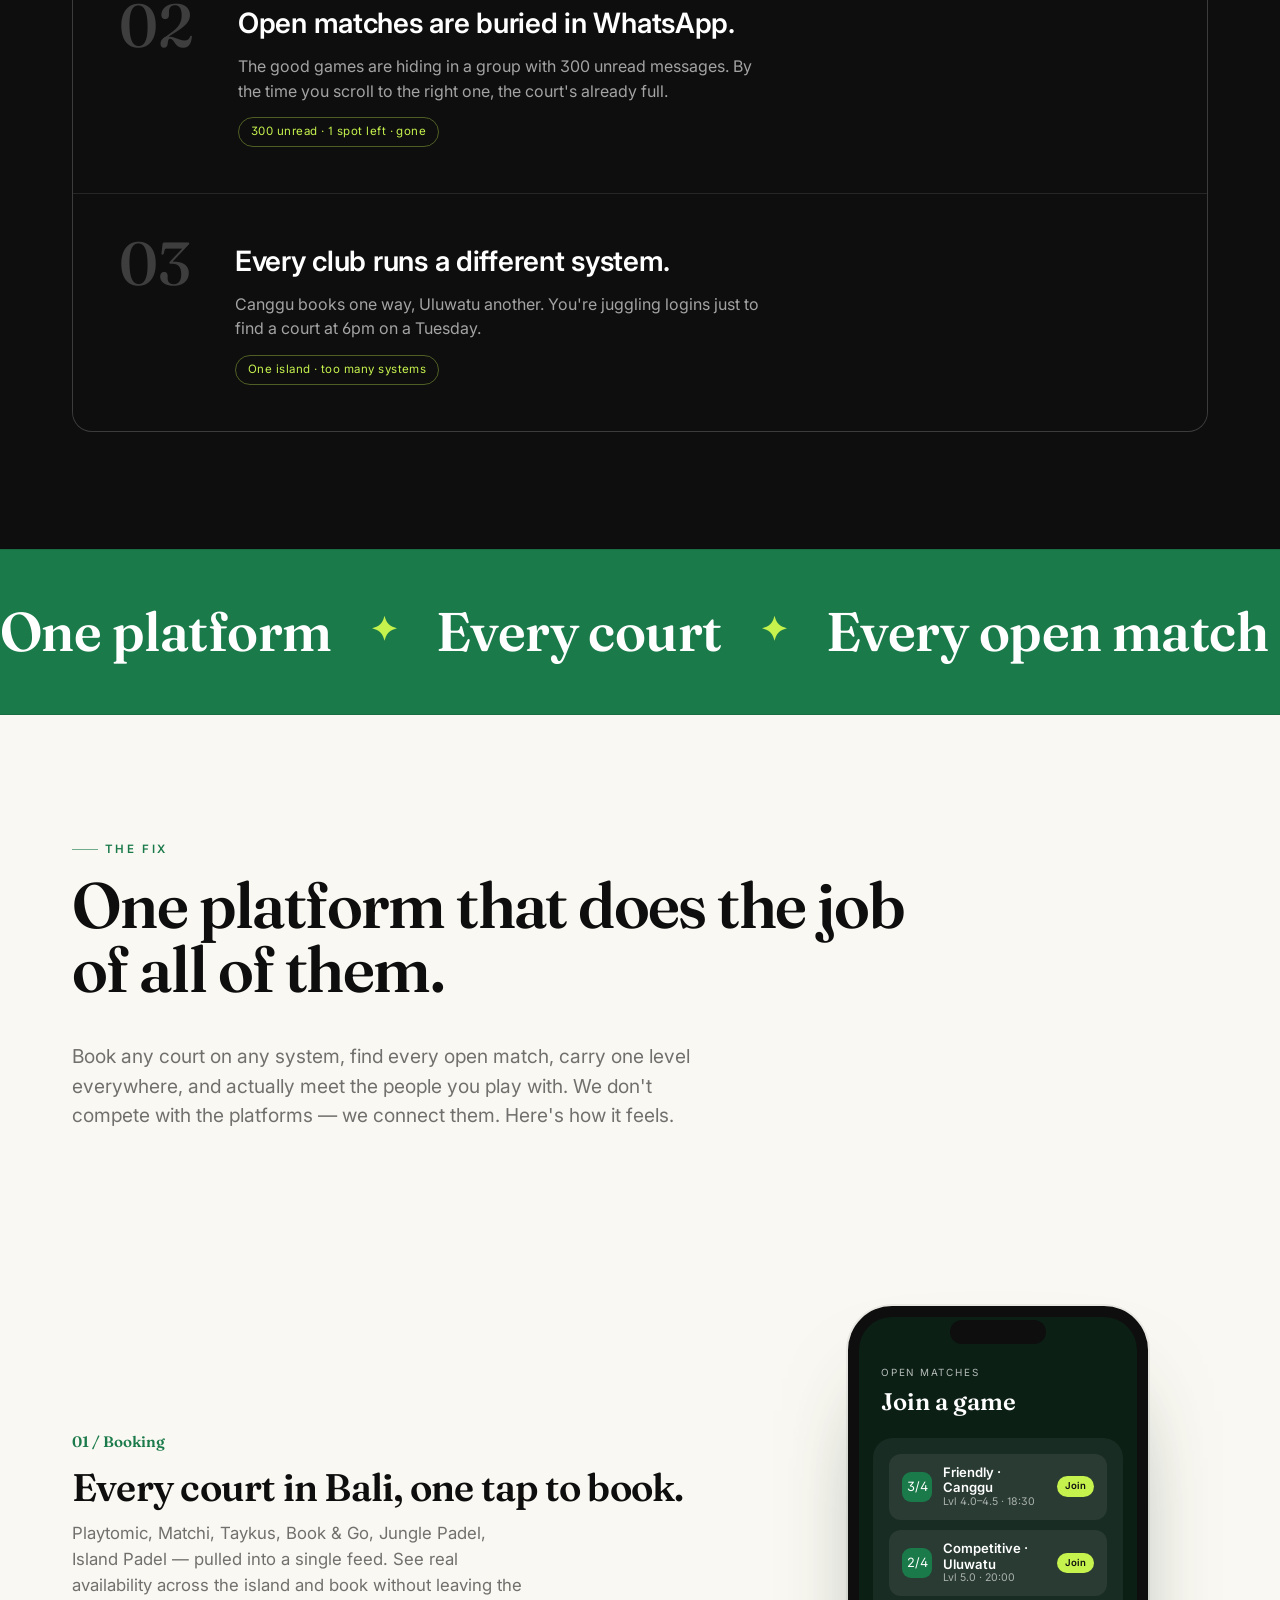
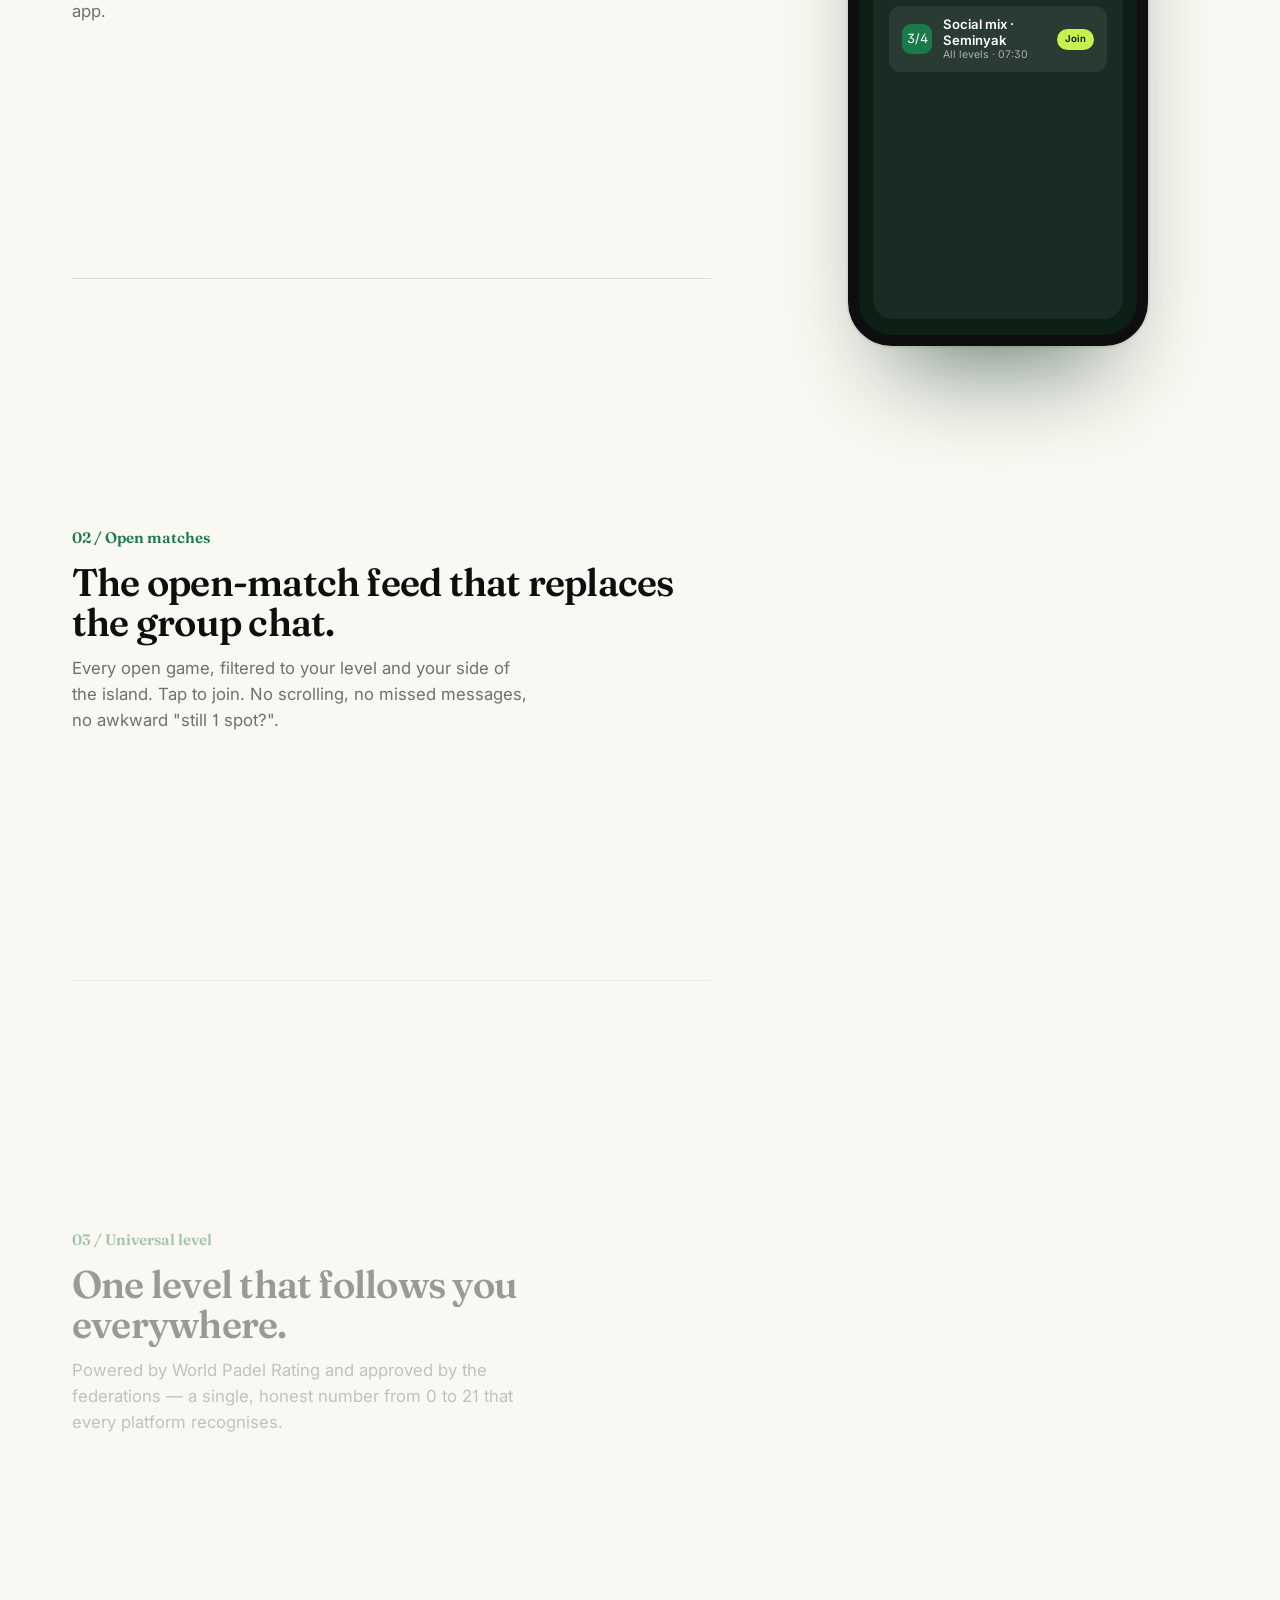
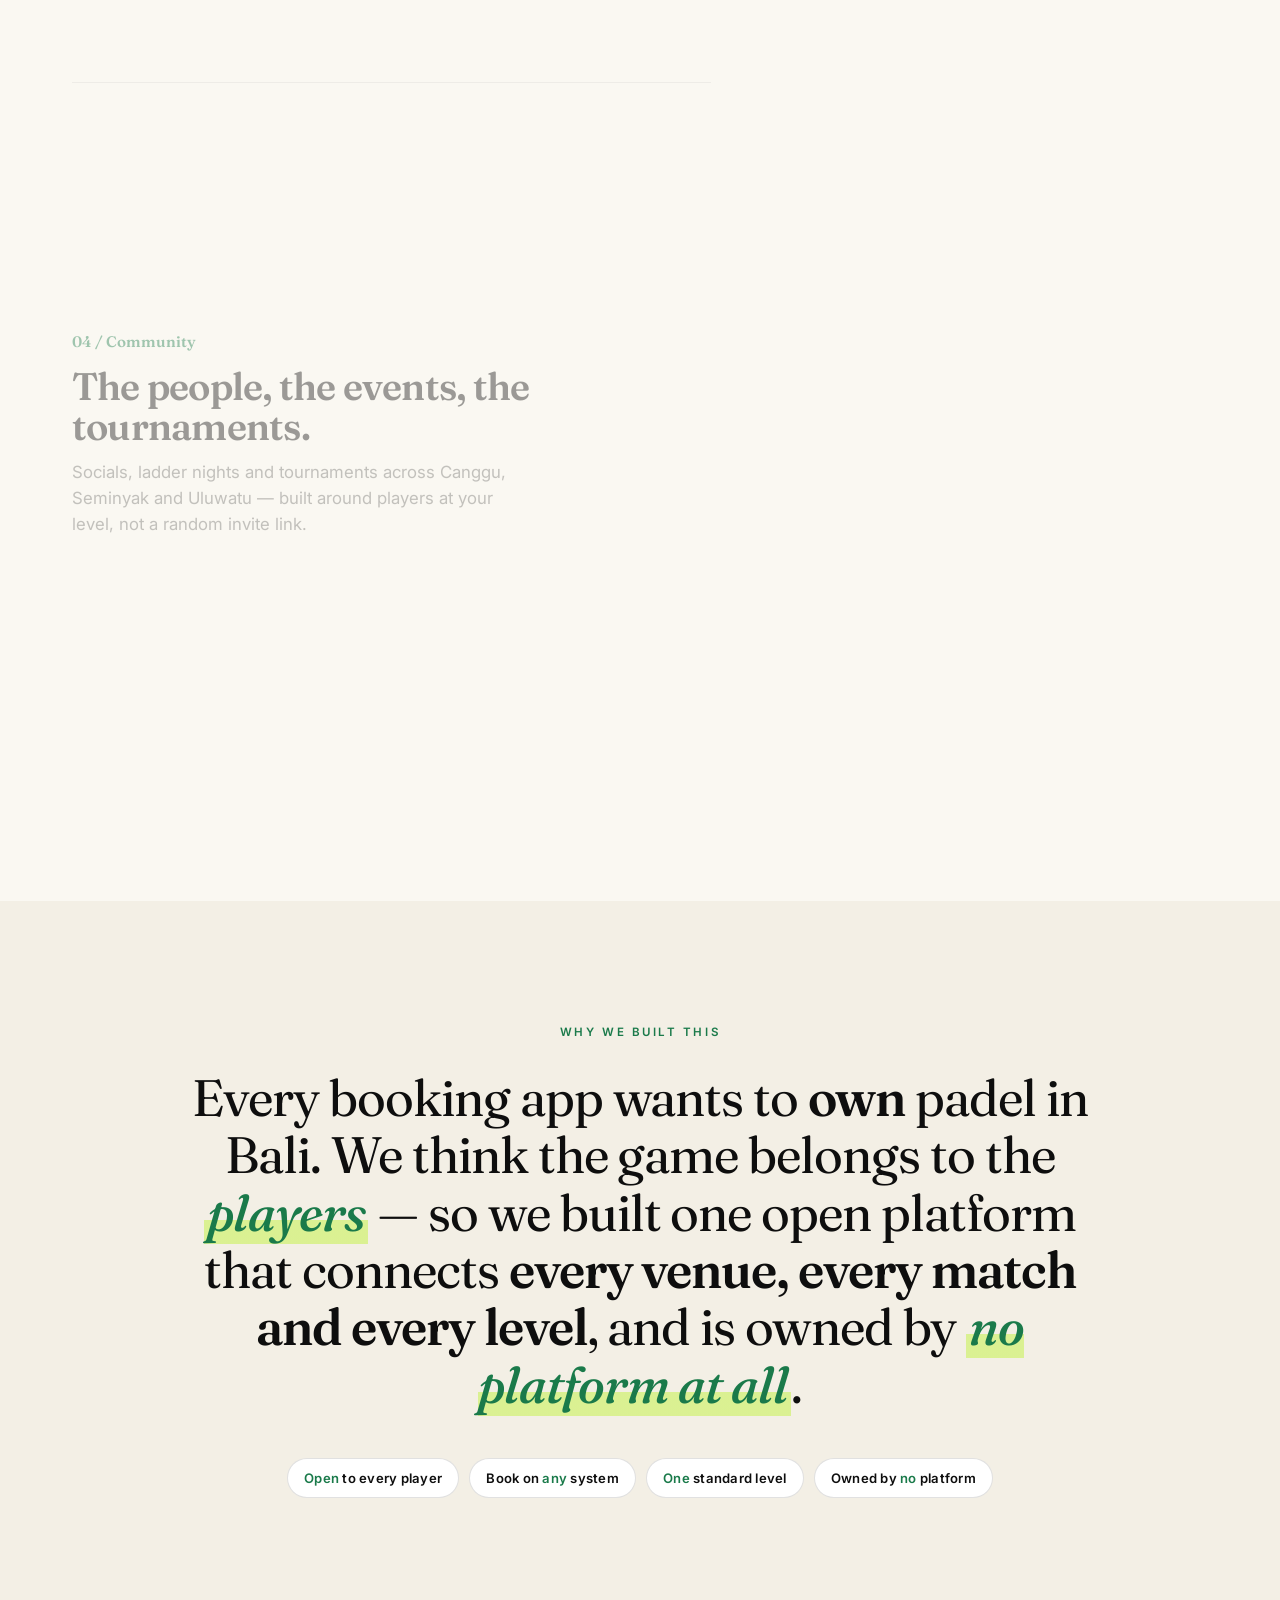
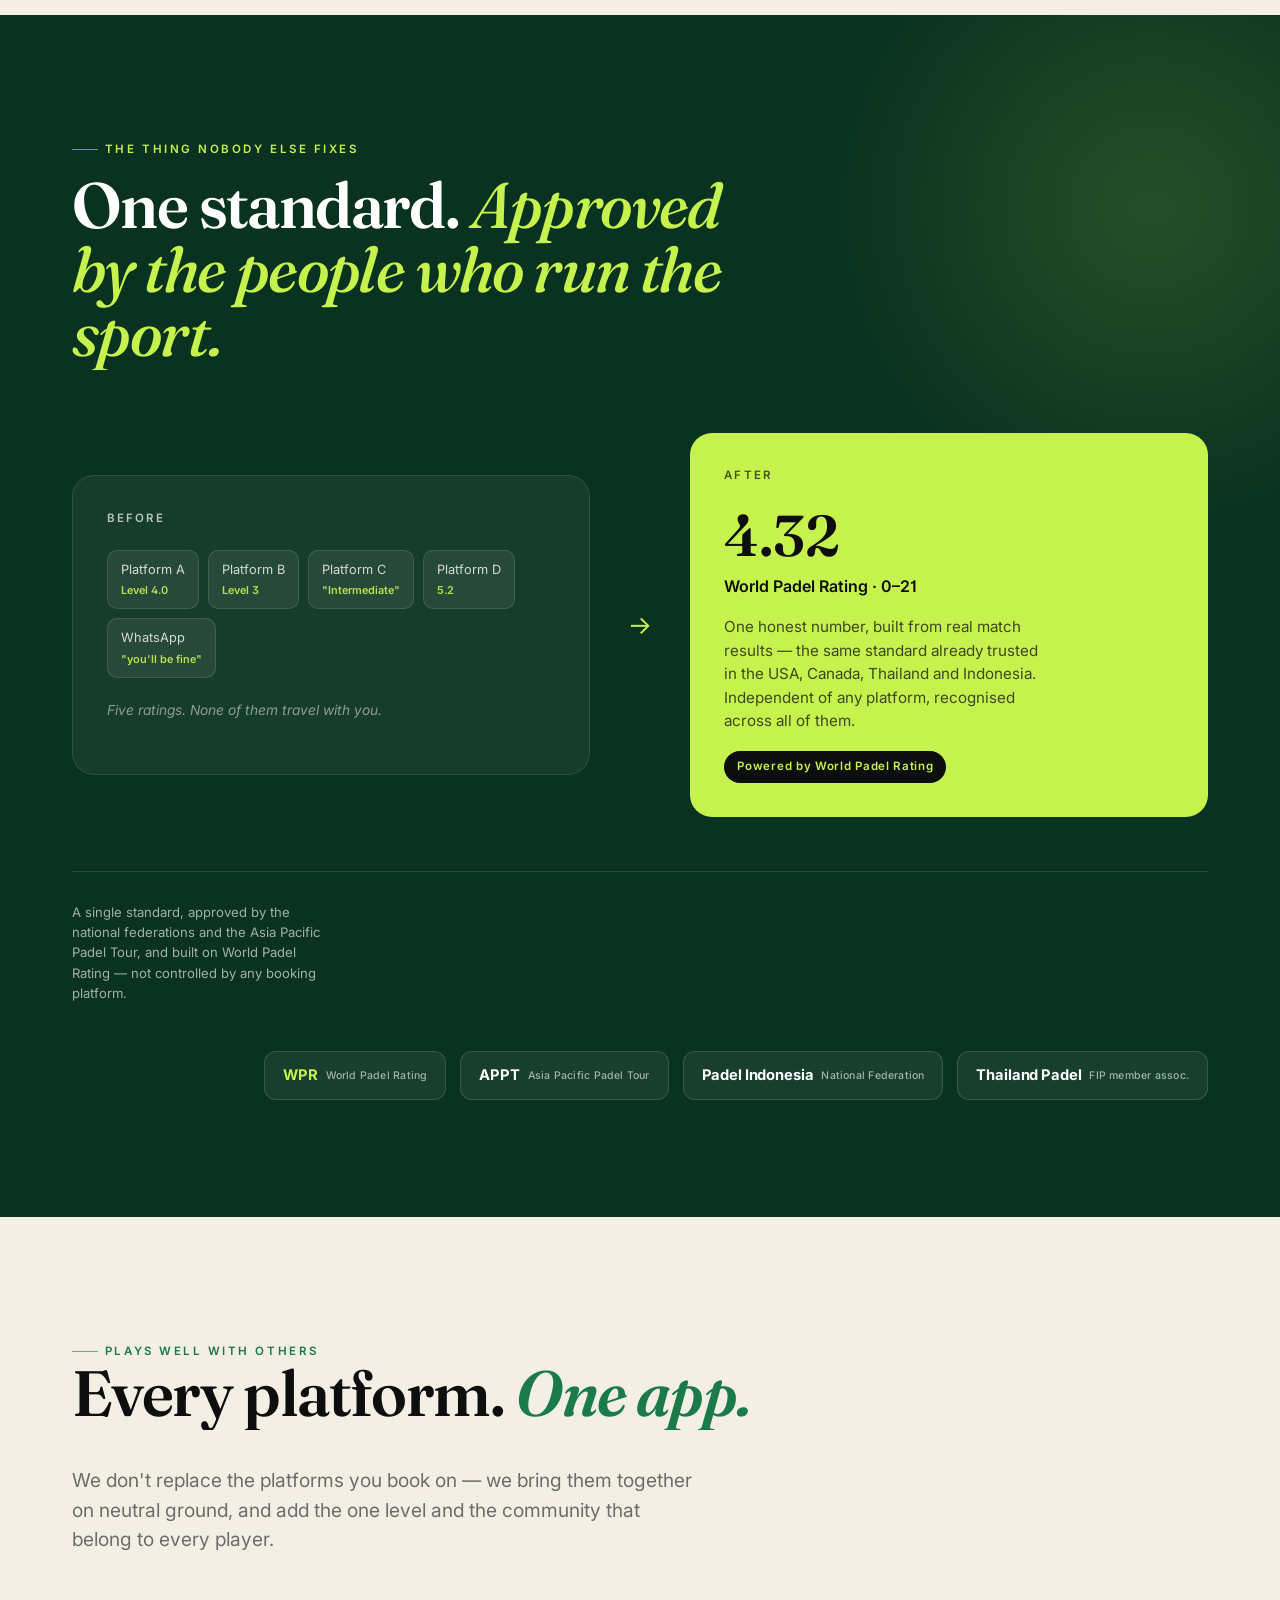
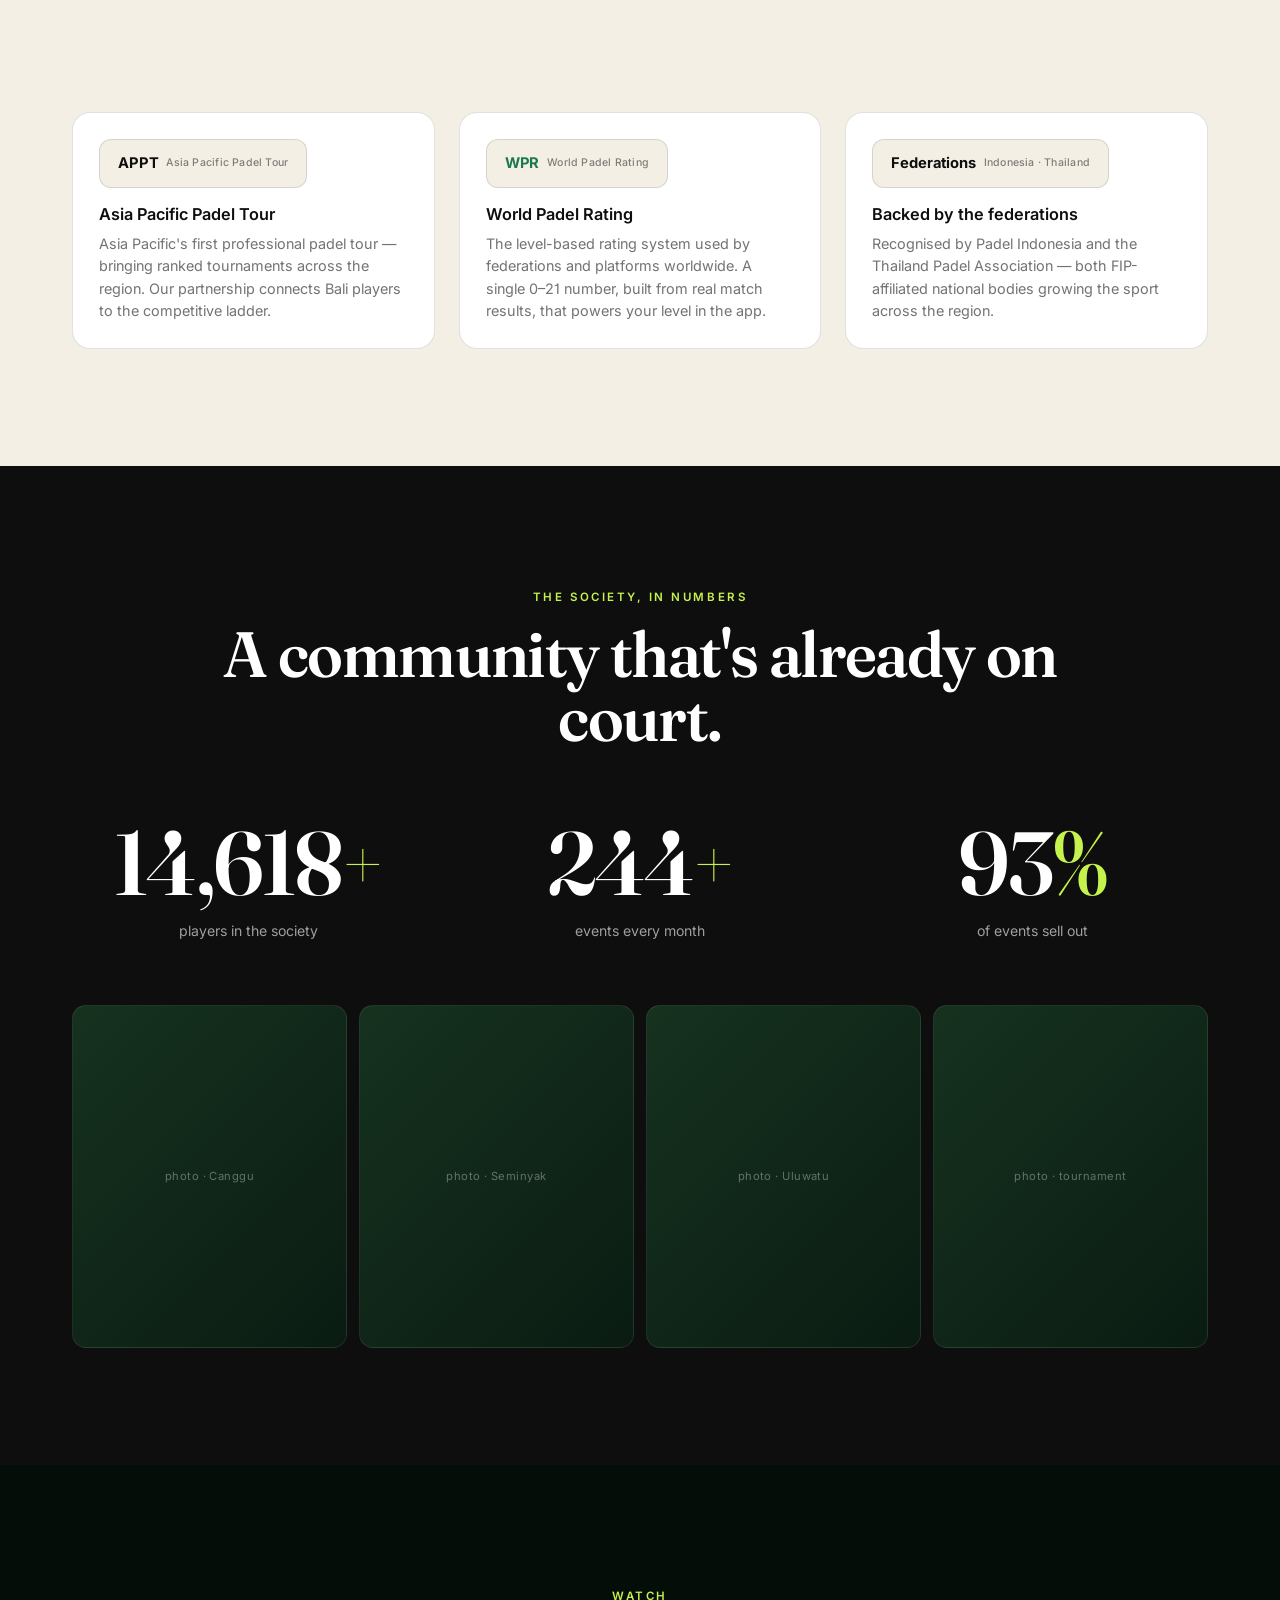
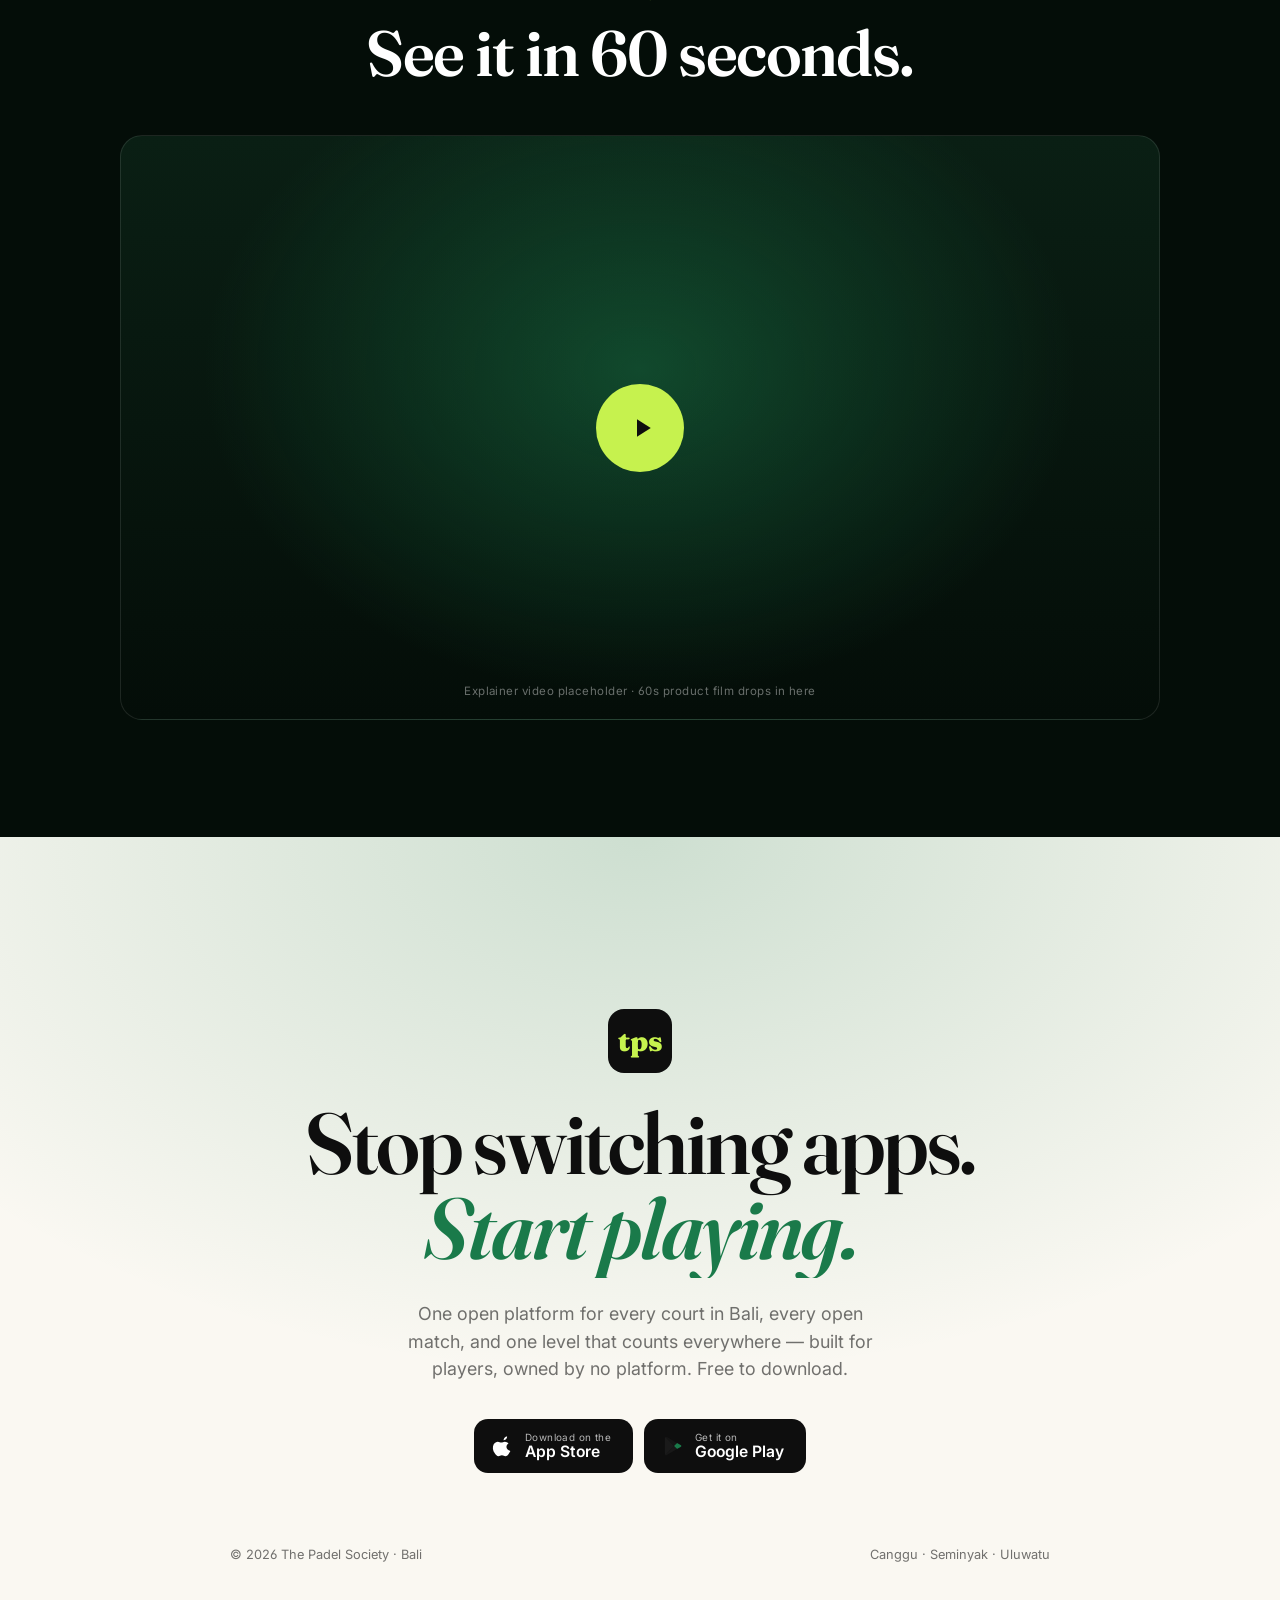
==== commit 0a5336e4: "Push landing to awwwards bar: load intro, custom cursor, kinetic type Applied 2026 award-site patter" ====
--- a/tps-bali-landing.html
+++ b/tps-bali-landing.html
@@ -3,22 +3,23 @@
 <head>
 <meta charset="UTF-8" />
 <meta name="viewport" content="width=device-width, initial-scale=1.0" />
-<title>The Padel Society · Bali — One app for every court</title>
-<meta name="description" content="Every court in Bali. Every open match. One level that counts on every platform. The Padel Society — backed by the federations, recognised across every platform." />
+<title>The Padel Society · Bali — One platform. One level. Every court.</title>
+<meta name="description" content="One open platform for every player in Bali. Book any venue on any system, join every open match, and play to one standard level — approved by the federations and APPT, owned by no platform." />
 
 <!--
   =======================================================================
-  THE PADEL SOCIETY — BALI LANDING
+  THE PADEL SOCIETY — BALI LANDING  ·  v3 (awwwards pass)
   Single self-contained file · CSS + vanilla JS only · no libraries
   -----------------------------------------------------------------------
-  PLACEHOLDERS TO REPLACE WITH REAL ASSETS:
+  PLACEHOLDERS TO REPLACE WITH REAL BRAND ASSETS:
   - TPS LOGO:        /Users/Alvaro/Desktop/🎾The padel society/02 TPS - Brand & Logos/New Logo TPS (2026)/TPS Logotype-05.png
-  - BRAND GUIDELINES: accent colour + exact green to be confirmed from brand kit
-  - HERO VIDEO:      Bali padel cinematic loop (muted, autoplay)
-  - APP SCREENSHOTS: iPhone mockups (court booking / matches / level / community)
+  - BRAND GUIDELINES: confirm exact accent + greens (currently Society Green #1a7a4a + lime #c6f24e placeholder)
+  - HERO VIDEO:      Bali padel cinematic loop (muted, autoplay)  — animated gradient stands in
+  - APP SCREENSHOTS: iPhone mockups (booking / matches / level / community)
   - PARTNER LOGOS:   WPR, APPT, Padel Indonesia, Thailand Padel Association
   - PLATFORM LOGOS:  Playtomic, Matchi, Book & Go, Taykus, Jungle Padel, Island Padel
   - EXPLAINER VIDEO: 60-second product film
+  - COMMUNITY PHOTOS: real Bali community shots
   =======================================================================
 -->
 
@@ -29,176 +30,172 @@
 <style>
 /* ============================ TOKENS ============================ */
 :root{
-  --ink:#121212;
+  --ink:#0e0e0e;
   --ink-2:#1a1a1a;
   --green:#1a7a4a;          /* Society Green */
-  --green-deep:#0c3a24;
+  --green-deep:#0a3221;
   --accent:#c6f24e;         /* electric lime — PLACEHOLDER accent, confirm from brand guidelines */
-  --cream:#f5f1e8;
+  --cream:#f3efe5;
   --paper:#faf8f2;
   --white:#ffffff;
-  --muted:rgba(18,18,18,.58);
-  --line:rgba(18,18,18,.12);
+  --muted:rgba(14,14,14,.58);
+  --line:rgba(14,14,14,.12);
   --ease:cubic-bezier(.22,1,.36,1);
-  --maxw:1200px;
+  --maxw:1240px;
 }
 
 *,*::before,*::after{margin:0;padding:0;box-sizing:border-box}
-html{scroll-behavior:smooth;-webkit-text-size-adjust:100%}
+html{-webkit-text-size-adjust:100%}
+html.lenis-ready{scroll-behavior:smooth}
 body{
   font-family:"Inter",system-ui,-apple-system,sans-serif;
-  background:var(--paper);
-  color:var(--ink);
-  line-height:1.55;
-  overflow-x:hidden;
+  background:var(--paper);color:var(--ink);line-height:1.55;overflow-x:hidden;
   font-feature-settings:"ss01","cv01";
 }
 img{max-width:100%;display:block}
 a{color:inherit;text-decoration:none}
 ::selection{background:var(--accent);color:var(--ink)}
 
-.wrap{max-width:var(--maxw);margin:0 auto;padding:0 clamp(20px,5vw,48px)}
+.wrap{max-width:var(--maxw);margin:0 auto;padding:0 clamp(20px,5vw,52px)}
 .serif{font-family:"Fraunces",Georgia,serif;font-optical-sizing:auto}
 
-.eyebrow{
-  font-size:.72rem;font-weight:600;letter-spacing:.22em;text-transform:uppercase;
-  display:inline-flex;align-items:center;gap:.6em;color:var(--green);
-}
+/* global grain */
+.grain{position:fixed;inset:0;z-index:120;pointer-events:none;opacity:.05;mix-blend-mode:multiply;
+  background-image:url("data:image/svg+xml,%3Csvg xmlns='http://www.w3.org/2000/svg' width='200' height='200'%3E%3Cfilter id='n'%3E%3CfeTurbulence type='fractalNoise' baseFrequency='.8' numOctaves='2' stitchTiles='stitch'/%3E%3C/filter%3E%3Crect width='100%25' height='100%25' filter='url(%23n)'/%3E%3C/svg%3E")}
+
+.eyebrow{font-size:.72rem;font-weight:600;letter-spacing:.22em;text-transform:uppercase;
+  display:inline-flex;align-items:center;gap:.6em;color:var(--green)}
 .eyebrow::before{content:"";width:26px;height:1px;background:currentColor;opacity:.6}
 
-/* ============================ NAV ============================ */
-.nav{
-  position:fixed;top:0;left:0;right:0;z-index:90;
-  display:flex;align-items:center;justify-content:space-between;
-  padding:18px clamp(20px,5vw,48px);
-  transition:background .4s var(--ease),backdrop-filter .4s,padding .4s;
-}
-.nav.scrolled{
-  background:rgba(250,248,242,.82);backdrop-filter:blur(14px) saturate(1.4);
-  border-bottom:1px solid var(--line);padding:12px clamp(20px,5vw,48px);
-}
-/* TPS LOGO placeholder — replace text wordmark with TPS Logotype-05.png -->*/
-.brand{display:flex;align-items:center;gap:10px;font-weight:700;letter-spacing:-.01em}
-.brand .mark{
-  width:30px;height:30px;border-radius:8px;flex:0 0 auto;
-  background:var(--ink);color:var(--accent);
-  display:grid;place-items:center;font-family:"Fraunces",serif;font-weight:900;font-size:15px;
-}
-.brand .name{font-size:.95rem}
-.brand .name b{font-weight:700}
-.nav.scrolled .brand,.brand{color:var(--ink)}
-.nav-cta{
-  font-size:.85rem;font-weight:600;padding:10px 18px;border-radius:100px;
-  background:var(--ink);color:var(--white);transition:transform .3s var(--ease),background .3s;
-}
-.nav-cta:hover{transform:translateY(-2px);background:var(--green)}
-@media(max-width:560px){.nav-cta{display:none}}
+/* ============================ PRELOADER ============================ */
+.pre{position:fixed;inset:0;z-index:200;background:var(--ink);color:var(--white);
+  display:flex;align-items:center;justify-content:center;
+  /* CSS fallback reveal in case JS is disabled */
+  animation:preFallback 0s linear 2.6s forwards}
+@keyframes preFallback{to{opacity:0;visibility:hidden;pointer-events:none}}
+.pre .inner{text-align:center;overflow:hidden}
+.pre .pmark{font-family:"Fraunces",serif;font-weight:900;font-size:clamp(2.4rem,7vw,4.4rem);
+  color:var(--accent);line-height:1;letter-spacing:-.02em}
+.pre .pname{font-size:.74rem;letter-spacing:.34em;text-transform:uppercase;color:rgba(255,255,255,.6);margin-top:14px}
+.pre .pcount{position:absolute;bottom:28px;right:clamp(20px,5vw,52px);
+  font-family:"Fraunces",serif;font-size:clamp(2.5rem,9vw,5rem);color:rgba(255,255,255,.14);line-height:1}
+.pre .pbar{position:absolute;bottom:0;left:0;height:2px;background:var(--accent);width:0%}
+.pre.done{transform:translateY(-100%);transition:transform .9s var(--ease);visibility:hidden}
+html.preloading{overflow:hidden}
+
+/* ============================ CURSOR ============================ */
+.cur,.cur-r{position:fixed;top:0;left:0;z-index:150;pointer-events:none;border-radius:50%;
+  transform:translate(-50%,-50%);will-change:transform;mix-blend-mode:difference}
+.cur{width:7px;height:7px;background:#fff}
+.cur-r{width:38px;height:38px;border:1px solid rgba(255,255,255,.6);transition:width .25s var(--ease),height .25s var(--ease),background .25s,border-color .25s}
+.cur-r.grow{width:64px;height:64px;background:rgba(255,255,255,.12);border-color:transparent}
+body.has-cursor{cursor:none}
+body.has-cursor a,body.has-cursor button,body.has-cursor [data-cur]{cursor:none}
+@media(hover:none),(pointer:coarse){.cur,.cur-r{display:none!important}}
+
+/* scroll progress */
+.prog{position:fixed;top:0;left:0;height:3px;background:var(--accent);width:0;z-index:130;transition:width .1s linear}
 
 /* ============================ BUTTONS ============================ */
 .stores{display:flex;flex-wrap:wrap;gap:12px}
-.store{
-  display:inline-flex;align-items:center;gap:11px;
-  padding:13px 22px 13px 18px;border-radius:14px;
-  background:var(--ink);color:var(--white);
-  transition:transform .35s var(--ease),box-shadow .35s;
-  will-change:transform;
-}
-.store:hover{transform:translateY(-3px);box-shadow:0 18px 40px -18px rgba(0,0,0,.55)}
+.store{display:inline-flex;align-items:center;gap:11px;padding:13px 22px 13px 18px;border-radius:14px;
+  background:var(--ink);color:var(--white);transition:transform .35s var(--ease),box-shadow .35s;will-change:transform}
+.store:hover{box-shadow:0 18px 44px -18px rgba(0,0,0,.6)}
 .store svg{width:22px;height:22px;flex:0 0 auto}
 .store .lbl{display:flex;flex-direction:column;line-height:1.1;text-align:left}
 .store .lbl small{font-size:.62rem;opacity:.7;letter-spacing:.04em}
 .store .lbl span{font-size:.98rem;font-weight:600}
-.store.ghost{background:transparent;color:var(--ink);border:1.5px solid var(--line)}
-.store.ghost:hover{border-color:var(--ink)}
-
-/* magnetic wrapper */
-.magnetic{display:inline-block;transition:transform .25s var(--ease)}
+
+/* ============================ NAV ============================ */
+.nav{position:fixed;top:0;left:0;right:0;z-index:90;display:flex;align-items:center;justify-content:space-between;
+  padding:18px clamp(20px,5vw,52px);transition:background .4s var(--ease),backdrop-filter .4s,padding .4s,border-color .4s;
+  border-bottom:1px solid transparent}
+.nav.scrolled{background:rgba(250,248,242,.78);backdrop-filter:blur(16px) saturate(1.4);
+  border-bottom:1px solid var(--line);padding:12px clamp(20px,5vw,52px)}
+/* TPS LOGO placeholder — replace mark + wordmark with TPS Logotype-05.png */
+.brand{display:flex;align-items:center;gap:10px;font-weight:700;letter-spacing:-.01em;color:var(--white);transition:color .4s}
+.nav.scrolled .brand{color:var(--ink)}
+.brand .mark{width:30px;height:30px;border-radius:8px;flex:0 0 auto;background:var(--accent);color:var(--ink);
+  display:grid;place-items:center;font-family:"Fraunces",serif;font-weight:900;font-size:15px}
+.brand .name{font-size:.95rem}
+.nav-cta{font-size:.85rem;font-weight:600;padding:10px 18px;border-radius:100px;background:var(--accent);color:var(--ink);
+  transition:transform .3s var(--ease)}
+.nav-cta:hover{transform:translateY(-2px)}
+@media(max-width:560px){.nav-cta{display:none}}
 
 /* ============================ HERO ============================ */
-.hero{
-  position:relative;min-height:100svh;display:flex;align-items:flex-end;
-  color:var(--white);overflow:hidden;isolation:isolate;
-  padding-bottom:clamp(40px,7vh,90px);
-}
-/* HERO VIDEO placeholder — animated gradient stands in for Bali padel loop */
-.hero-bg{position:absolute;inset:0;z-index:-2;background:#06140d}
-.hero-bg::before{
-  content:"";position:absolute;inset:-20%;
-  background:
-    radial-gradient(60% 55% at 20% 18%,rgba(26,122,74,.85),transparent 60%),
-    radial-gradient(55% 50% at 85% 30%,rgba(198,242,78,.32),transparent 55%),
-    radial-gradient(70% 60% at 60% 95%,rgba(12,58,36,.95),transparent 60%),
-    linear-gradient(180deg,#08160e,#04100a);
-  animation:drift 22s ease-in-out infinite alternate;
-}
-@keyframes drift{0%{transform:translate3d(-3%,-2%,0) scale(1.05)}100%{transform:translate3d(3%,2%,0) scale(1.12)}}
-.hero-grain{position:absolute;inset:0;z-index:-1;opacity:.5;mix-blend-mode:overlay;pointer-events:none;
-  background-image:url("data:image/svg+xml,%3Csvg xmlns='http://www.w3.org/2000/svg' width='160' height='160'%3E%3Cfilter id='n'%3E%3CfeTurbulence type='fractalNoise' baseFrequency='.9' numOctaves='2'/%3E%3C/filter%3E%3Crect width='100%25' height='100%25' filter='url(%23n)' opacity='.5'/%3E%3C/svg%3E")}
+.hero{position:relative;min-height:100svh;display:flex;align-items:flex-end;color:var(--white);
+  overflow:hidden;isolation:isolate;padding-bottom:clamp(40px,7vh,90px)}
+/* HERO VIDEO placeholder — animated gradient + glow orbs stand in for Bali padel loop */
+.hero-bg{position:absolute;inset:0;z-index:-3;background:#05130c}
+.hero-bg::before{content:"";position:absolute;inset:-25%;
+  background:radial-gradient(60% 55% at 18% 16%,rgba(26,122,74,.9),transparent 60%),
+    radial-gradient(50% 45% at 88% 26%,rgba(198,242,78,.28),transparent 55%),
+    radial-gradient(70% 60% at 60% 100%,rgba(10,50,33,.95),transparent 60%),
+    linear-gradient(180deg,#07180f,#040d08);
+  animation:drift 24s ease-in-out infinite alternate}
+@keyframes drift{0%{transform:translate3d(-3%,-2%,0) scale(1.05)}100%{transform:translate3d(3%,2%,0) scale(1.13)}}
+.orb{position:absolute;border-radius:50%;filter:blur(60px);z-index:-2;opacity:.5;will-change:transform}
+.orb.a{width:42vw;height:42vw;left:-8vw;top:8vh;background:radial-gradient(circle,rgba(26,122,74,.8),transparent 70%)}
+.orb.b{width:34vw;height:34vw;right:-6vw;bottom:-6vh;background:radial-gradient(circle,rgba(198,242,78,.5),transparent 70%)}
 .hero::after{content:"";position:absolute;inset:0;z-index:-1;
-  background:linear-gradient(180deg,rgba(4,16,10,.35) 0%,transparent 30%,rgba(4,16,10,.55) 100%)}
-
-.hero-inner{width:100%;max-width:var(--maxw);margin:0 auto;padding:0 clamp(20px,5vw,48px)}
+  background:linear-gradient(180deg,rgba(4,13,8,.4) 0%,transparent 32%,rgba(4,13,8,.55) 100%)}
+
+.hero-inner{width:100%;max-width:var(--maxw);margin:0 auto;padding:0 clamp(20px,5vw,52px)}
 .hero .eyebrow{color:var(--accent);margin-bottom:clamp(18px,3vh,30px)}
-.hero h1{
-  font-family:"Fraunces",serif;font-weight:600;
-  font-size:clamp(2.7rem,8.2vw,6.6rem);line-height:.98;letter-spacing:-.02em;
-  max-width:16ch;margin-bottom:clamp(20px,3vh,30px);
-}
+.hero h1{font-family:"Fraunces",serif;font-weight:600;font-size:clamp(2.9rem,9vw,7.2rem);
+  line-height:.95;letter-spacing:-.025em;max-width:15ch;margin-bottom:clamp(20px,3vh,30px)}
 .hero h1 .em{font-style:italic;color:var(--accent);font-weight:500}
-/* word stagger — hero is above the fold, intended to play on load */
-.hero h1 .w{display:inline-block;overflow:hidden;vertical-align:top}
-.hero h1 .w > span{display:inline-block;transform:translateY(110%);opacity:0;
-  animation:rise .9s var(--ease) forwards}
+.hero h1 .w{display:inline-block;overflow:hidden;vertical-align:top;padding:0 .02em}
+.hero h1 .w>span{display:inline-block;transform:translateY(112%);opacity:0;animation:rise .95s var(--ease) forwards}
 @keyframes rise{to{transform:translateY(0);opacity:1}}
-.hero p.sub{
-  font-size:clamp(1.02rem,1.7vw,1.32rem);max-width:46ch;color:rgba(255,255,255,.82);
-  margin-bottom:clamp(26px,4vh,38px);opacity:0;animation:fade 1s var(--ease) .9s forwards;
-}
+.hero p.sub{font-size:clamp(1.02rem,1.7vw,1.34rem);max-width:48ch;color:rgba(255,255,255,.84);
+  margin-bottom:clamp(26px,4vh,38px);opacity:0;animation:fade 1s var(--ease) .95s forwards}
 @keyframes fade{to{opacity:1}}
-.hero-actions{opacity:0;animation:fade 1s var(--ease) 1.1s forwards}
-
-.hero-trust{display:flex;align-items:center;gap:12px 16px;flex-wrap:wrap;
-  margin-top:clamp(24px,4vh,34px);opacity:0;animation:fade 1s var(--ease) 1.3s forwards}
+.hero-actions{opacity:0;animation:fade 1s var(--ease) 1.15s forwards}
+
+.hero-trust{display:flex;align-items:center;gap:12px 16px;flex-wrap:wrap;margin-top:clamp(24px,4vh,34px);
+  opacity:0;animation:fade 1s var(--ease) 1.3s forwards}
 .hero-trust .t-label{font-size:.7rem;letter-spacing:.14em;text-transform:uppercase;color:rgba(255,255,255,.5)}
 .hero-trust .t-flags{display:flex;gap:7px;flex-wrap:wrap}
 .hero-trust .t-flags span{font-size:.74rem;font-weight:600;color:rgba(255,255,255,.88);
   padding:5px 12px;border:1px solid rgba(255,255,255,.2);border-radius:100px;white-space:nowrap}
 .hero-trust .t-flags span.endorse{border-color:rgba(198,242,78,.45);color:var(--accent)}
 
-.hero-stats{
-  display:flex;gap:clamp(22px,5vw,60px);margin-top:clamp(28px,5vh,44px);flex-wrap:wrap;
-  opacity:0;animation:fade 1s var(--ease) 1.45s forwards;
-}
-.hero-stats .stat .n{font-family:"Fraunces",serif;font-size:clamp(1.7rem,3.4vw,2.5rem);font-weight:600;line-height:1}
-.hero-stats .stat .l{font-size:.78rem;letter-spacing:.04em;color:rgba(255,255,255,.62);margin-top:6px}
+.hero-stats{display:flex;gap:clamp(22px,5vw,64px);margin-top:clamp(28px,5vh,44px);flex-wrap:wrap;
+  opacity:0;animation:fade 1s var(--ease) 1.45s forwards}
+.hero-stats .stat .n{font-family:"Fraunces",serif;font-size:clamp(1.7rem,3.4vw,2.6rem);font-weight:600;line-height:1}
+.hero-stats .stat .l{font-size:.78rem;letter-spacing:.04em;color:rgba(255,255,255,.62);margin-top:6px;max-width:18ch}
 
 .scroll-ind{position:absolute;bottom:24px;left:50%;transform:translateX(-50%);z-index:2;
   display:flex;flex-direction:column;align-items:center;gap:8px;color:rgba(255,255,255,.6);
-  font-size:.66rem;letter-spacing:.2em;text-transform:uppercase;
-  opacity:0;animation:fade 1s var(--ease) 1.6s forwards}
+  font-size:.66rem;letter-spacing:.2em;text-transform:uppercase;opacity:0;animation:fade 1s var(--ease) 1.6s forwards}
 .scroll-ind .track{width:1px;height:42px;background:rgba(255,255,255,.25);position:relative;overflow:hidden}
 .scroll-ind .track::after{content:"";position:absolute;top:-50%;left:0;width:100%;height:50%;
   background:var(--accent);animation:scrolldot 2s ease-in-out infinite}
 @keyframes scrolldot{0%{top:-50%}60%,100%{top:100%}}
 @media(max-width:560px){.scroll-ind{display:none}}
 
-/* ============================ REVEAL ============================ */
+/* ============================ REVEALS ============================ */
 .reveal{opacity:0;transform:translateY(34px);transition:opacity .9s var(--ease),transform .9s var(--ease)}
 .reveal.in{opacity:1;transform:none}
 .reveal.d1{transition-delay:.08s}.reveal.d2{transition-delay:.16s}
 .reveal.d3{transition-delay:.24s}.reveal.d4{transition-delay:.32s}
+/* line-mask reveal for big headings (keeps inner <em> intact) */
+.lineup{overflow:hidden;padding-bottom:.08em}
+.lineup .inner{display:block;transform:translateY(108%);transition:transform 1s var(--ease)}
+.lineup.in .inner{transform:none}
 @media(prefers-reduced-motion:reduce){
-  .reveal{opacity:1;transform:none;transition:none}
-  .hero h1 .w>span,.hero p.sub,.hero-actions,.hero-stats,.scroll-ind{opacity:1;animation:none;transform:none}
+  .reveal,.lineup .inner{opacity:1;transform:none;transition:none}
+  .hero h1 .w>span,.hero p.sub,.hero-actions,.hero-trust,.hero-stats,.scroll-ind{opacity:1;animation:none;transform:none}
 }
 
 /* ============================ SECTION SHELL ============================ */
 section{position:relative}
-.sec{padding:clamp(80px,13vh,150px) 0}
-.sec-head{max-width:24ch}
-.sec h2{font-family:"Fraunces",serif;font-weight:600;letter-spacing:-.02em;line-height:1.02;
-  font-size:clamp(2rem,5.2vw,3.7rem)}
-.lead{font-size:clamp(1.02rem,1.5vw,1.22rem);color:var(--muted);max-width:50ch}
+.sec{padding:clamp(84px,13vh,156px) 0}
+.sec h2{font-family:"Fraunces",serif;font-weight:600;letter-spacing:-.025em;line-height:1.0;
+  font-size:clamp(2.1rem,5.6vw,4rem)}
+.lead{font-size:clamp(1.02rem,1.5vw,1.24rem);color:var(--muted);max-width:52ch}
 
 /* ===================== PROBLEM ===================== */
 .problem{background:var(--ink);color:var(--white)}
@@ -207,28 +204,38 @@
 .problem h2 em{font-style:italic;color:var(--accent);font-weight:500}
 .pains{margin-top:clamp(46px,7vh,74px);display:grid;gap:1px;background:rgba(255,255,255,.1);
   border:1px solid rgba(255,255,255,.1);border-radius:20px;overflow:hidden}
-.pain{background:var(--ink);padding:clamp(28px,4vw,44px);display:grid;
-  grid-template-columns:auto 1fr;gap:clamp(20px,4vw,42px);align-items:start}
-.pain .idx{font-family:"Fraunces",serif;font-size:clamp(2.4rem,5vw,3.6rem);font-weight:500;
-  color:rgba(255,255,255,.22);line-height:.8}
-.pain h3{font-size:clamp(1.2rem,2.4vw,1.7rem);font-weight:600;letter-spacing:-.01em;margin-bottom:8px}
+.pain{background:var(--ink);padding:clamp(28px,4vw,46px);display:grid;grid-template-columns:auto 1fr;
+  gap:clamp(20px,4vw,44px);align-items:start;transition:background .4s}
+.pain:hover{background:#141414}
+.pain .idx{font-family:"Fraunces",serif;font-size:clamp(2.4rem,5vw,3.8rem);font-weight:500;
+  color:rgba(255,255,255,.2);line-height:.8}
+.pain h3{font-size:clamp(1.2rem,2.4vw,1.75rem);font-weight:600;letter-spacing:-.01em;margin-bottom:8px}
 .pain p{color:rgba(255,255,255,.62);max-width:54ch}
-.pain .tag{display:inline-block;margin-top:14px;font-size:.72rem;letter-spacing:.04em;
-  color:var(--accent);border:1px solid rgba(198,242,78,.35);padding:5px 12px;border-radius:100px}
+.pain .tag{display:inline-block;margin-top:14px;font-size:.72rem;letter-spacing:.04em;color:var(--accent);
+  border:1px solid rgba(198,242,78,.35);padding:5px 12px;border-radius:100px}
 @media(max-width:640px){.pain{grid-template-columns:1fr;gap:10px}.pain .idx{font-size:2rem}}
+
+/* ===================== KINETIC BAND ===================== */
+.band{background:var(--green);color:var(--white);padding:clamp(22px,4vw,40px) 0;overflow:hidden;
+  border-top:1px solid rgba(0,0,0,.1);border-bottom:1px solid rgba(0,0,0,.1)}
+.band .track{display:flex;gap:0;width:max-content;animation:march 34s linear infinite}
+.band:hover .track{animation-play-state:paused}
+.band .track .it{font-family:"Fraunces",serif;font-weight:600;font-size:clamp(1.8rem,5vw,3.4rem);
+  letter-spacing:-.01em;white-space:nowrap;display:inline-flex;align-items:center}
+.band .track .it::after{content:"✦";color:var(--accent);font-size:.6em;margin:0 clamp(20px,3vw,40px);transform:translateY(-.1em)}
+@keyframes march{to{transform:translateX(-50%)}}
 
 /* ===================== SOLUTION / STICKY PHONE ===================== */
 .solution{background:var(--paper)}
-.sticky-stage{display:grid;grid-template-columns:1fr minmax(280px,420px);gap:clamp(30px,6vw,80px);
+.sticky-stage{display:grid;grid-template-columns:1fr minmax(280px,420px);gap:clamp(30px,6vw,84px);
   align-items:start;margin-top:clamp(30px,5vh,50px)}
 .phone-col{position:sticky;top:0;height:100svh;display:flex;align-items:center;justify-content:center}
 /* APP SCREENSHOTS placeholder — iPhone mockup frame holds cross-fading screens */
-.phone{position:relative;width:clamp(230px,26vw,300px);aspect-ratio:9/19.2;
-  background:var(--ink);border-radius:42px;padding:11px;
-  box-shadow:0 50px 90px -40px rgba(12,58,36,.6),0 0 0 2px rgba(0,0,0,.05);}
+.phone{position:relative;width:clamp(230px,26vw,300px);aspect-ratio:9/19.2;background:var(--ink);
+  border-radius:44px;padding:11px;box-shadow:0 60px 100px -45px rgba(10,50,33,.65),0 0 0 2px rgba(0,0,0,.06)}
 .phone::before{content:"";position:absolute;top:14px;left:50%;transform:translateX(-50%);
   width:96px;height:24px;background:var(--ink);border-radius:100px;z-index:3}
-.phone .screen{position:relative;width:100%;height:100%;border-radius:32px;overflow:hidden;background:#0b1f15}
+.phone .screen{position:relative;width:100%;height:100%;border-radius:33px;overflow:hidden;background:#0b1f15}
 .screens-track .scr{position:absolute;inset:0;opacity:0;transition:opacity .6s var(--ease),transform .6s var(--ease);
   transform:scale(1.04);display:flex;flex-direction:column}
 .screens-track .scr.active{opacity:1;transform:none}
@@ -237,93 +244,80 @@
 .scr .scr-top h4{font-family:"Fraunces",serif;font-size:1.5rem;font-weight:600;margin-top:8px;line-height:1.05}
 .scr .scr-body{flex:1;margin:8px 14px 16px;background:rgba(255,255,255,.06);border-radius:20px;
   padding:16px;display:flex;flex-direction:column;gap:10px}
-.scr .row{background:rgba(255,255,255,.07);border-radius:12px;padding:11px 13px;color:#fff;
-  display:flex;align-items:center;gap:11px}
-.scr .row .dot{width:30px;height:30px;border-radius:9px;background:var(--green);flex:0 0 auto;
-  display:grid;place-items:center;font-size:.8rem}
+.scr .row{background:rgba(255,255,255,.07);border-radius:12px;padding:11px 13px;color:#fff;display:flex;align-items:center;gap:11px}
+.scr .row .dot{width:30px;height:30px;border-radius:9px;background:var(--green);flex:0 0 auto;display:grid;place-items:center;font-size:.8rem}
 .scr .row .meta{display:flex;flex-direction:column;line-height:1.2}
 .scr .row .meta b{font-size:.82rem;font-weight:600}
 .scr .row .meta small{font-size:.66rem;opacity:.6}
-.scr .row .pill{margin-left:auto;font-size:.6rem;background:var(--accent);color:var(--ink);
-  padding:3px 8px;border-radius:100px;font-weight:600}
-.scr.s-level{background:linear-gradient(180deg,#0c3a24,#06140d)}
-.scr.s-level .big{font-family:"Fraunces",serif;font-size:3.2rem;font-weight:600;color:var(--accent);text-align:center;margin-top:6px}
-.scr.s-level .ring{margin:14px auto;width:120px;height:120px;border-radius:50%;
+.scr .row .pill{margin-left:auto;font-size:.6rem;background:var(--accent);color:var(--ink);padding:3px 8px;border-radius:100px;font-weight:600}
+.scr.s-level{background:linear-gradient(180deg,#0a3221,#05130c)}
+.scr.s-level .ring{margin:14px auto 4px;width:120px;height:120px;border-radius:50%;
   background:conic-gradient(var(--accent) 72%,rgba(255,255,255,.12) 0);display:grid;place-items:center}
 .scr.s-level .ring i{width:96px;height:96px;border-radius:50%;background:#0a2a1a;display:grid;place-items:center;
   font-family:"Fraunces",serif;font-size:1.6rem;color:#fff;font-style:normal}
 
 .steps-col{display:flex;flex-direction:column}
-.step{min-height:78vh;display:flex;flex-direction:column;justify-content:center;
-  padding:clamp(20px,4vh,40px) 0;border-top:1px solid var(--line)}
+.step{min-height:78vh;display:flex;flex-direction:column;justify-content:center;padding:clamp(20px,4vh,40px) 0;
+  border-top:1px solid var(--line);opacity:.4;transition:opacity .5s}
 .step:first-child{border-top:none}
+.step.on{opacity:1}
 .step .num{font-family:"Fraunces",serif;color:var(--green);font-size:.95rem;font-weight:600;margin-bottom:14px}
-.step h3{font-family:"Fraunces",serif;font-size:clamp(1.6rem,3vw,2.4rem);font-weight:600;
-  letter-spacing:-.02em;line-height:1.04;margin-bottom:12px}
+.step h3{font-family:"Fraunces",serif;font-size:clamp(1.6rem,3vw,2.5rem);font-weight:600;letter-spacing:-.02em;line-height:1.04;margin-bottom:12px}
 .step p{color:var(--muted);max-width:42ch;font-size:1.05rem}
-.step.on h3{color:var(--ink)}
 @media(max-width:860px){
   .sticky-stage{grid-template-columns:1fr}
   .phone-col{position:sticky;top:0;height:auto;order:-1;padding:24px 0 8px}
   .phone{width:clamp(190px,52vw,230px)}
-  .step{min-height:auto;padding:34px 0}
+  .step{min-height:auto;padding:34px 0;opacity:1}
 }
 
 /* ===================== MANIFESTO ===================== */
 .manifesto{background:var(--cream);text-align:center;overflow:hidden}
-.manifesto .wrap{max-width:1000px}
+.manifesto .wrap{max-width:1040px}
 .manifesto .eyebrow{color:var(--green);justify-content:center}.manifesto .eyebrow::before{display:none}
-.manifesto p.statement{
-  font-family:"Fraunces",serif;font-weight:400;letter-spacing:-.02em;line-height:1.12;
-  font-size:clamp(1.7rem,4.4vw,3.1rem);margin-top:26px;
-}
+.manifesto p.statement{font-family:"Fraunces",serif;font-weight:400;letter-spacing:-.02em;line-height:1.12;
+  font-size:clamp(1.7rem,4.6vw,3.2rem);margin-top:26px}
 .manifesto p.statement b{font-weight:600}
 .manifesto p.statement .hl{font-style:italic;color:var(--green);font-weight:500;
-  background:linear-gradient(transparent 62%,rgba(198,242,78,.5) 62%);padding:0 .06em}
-.manifesto .creed{display:flex;flex-wrap:wrap;justify-content:center;gap:10px;
-  margin-top:clamp(34px,5vh,48px)}
-.manifesto .creed span{font-size:.82rem;font-weight:600;letter-spacing:.02em;
-  padding:9px 16px;border-radius:100px;background:var(--white);border:1px solid var(--line)}
+  background:linear-gradient(transparent 62%,rgba(198,242,78,.55) 62%);padding:0 .06em}
+.manifesto .creed{display:flex;flex-wrap:wrap;justify-content:center;gap:10px;margin-top:clamp(34px,5vh,48px)}
+.manifesto .creed span{font-size:.82rem;font-weight:600;letter-spacing:.02em;padding:9px 16px;border-radius:100px;
+  background:var(--white);border:1px solid var(--line)}
 .manifesto .creed span i{font-style:normal;color:var(--green)}
 
 /* ===================== UNIVERSAL LEVEL ===================== */
 .level{background:var(--green-deep);color:var(--white);overflow:hidden}
+.level::before{content:"";position:absolute;width:50vw;height:50vw;right:-15vw;top:-10vw;border-radius:50%;
+  background:radial-gradient(circle,rgba(198,242,78,.16),transparent 70%);filter:blur(40px);pointer-events:none}
 .level .eyebrow{color:var(--accent)}
-.level h2{max-width:16ch;margin-top:14px}
+.level h2{max-width:17ch;margin-top:14px}
 .level h2 em{font-style:italic;color:var(--accent);font-weight:500}
-.ba{display:grid;grid-template-columns:1fr auto 1fr;gap:clamp(18px,3vw,38px);align-items:center;
-  margin-top:clamp(46px,7vh,72px)}
+.ba{display:grid;grid-template-columns:1fr auto 1fr;gap:clamp(18px,3vw,40px);align-items:center;margin-top:clamp(46px,7vh,72px)}
 .ba .card{border-radius:22px;padding:clamp(22px,3vw,34px);min-height:300px;position:relative}
 .ba .before{background:rgba(255,255,255,.05);border:1px solid rgba(255,255,255,.1)}
 .ba .after{background:var(--accent);color:var(--ink)}
 .ba .card .cap{font-size:.72rem;letter-spacing:.18em;text-transform:uppercase;font-weight:600;opacity:.7}
 .ba .before .chips{display:flex;flex-wrap:wrap;gap:9px;margin-top:22px}
 .ba .before .chip{font-size:.8rem;padding:9px 13px;border-radius:10px;background:rgba(255,255,255,.07);
-  border:1px solid rgba(255,255,255,.12);color:rgba(255,255,255,.8);position:relative}
+  border:1px solid rgba(255,255,255,.12);color:rgba(255,255,255,.8)}
 .ba .before .chip b{display:block;font-size:.68rem;color:var(--accent);font-weight:600;margin-top:3px;opacity:.9}
 .ba .before .none{margin-top:22px;color:rgba(255,255,255,.5);font-size:.86rem;font-style:italic}
 .ba .arrow{display:grid;place-items:center;color:var(--accent);font-size:1.6rem}
 .ba .after h3{font-family:"Fraunces",serif;font-size:clamp(2.6rem,5vw,3.6rem);font-weight:600;line-height:1;margin-top:22px}
 .ba .after .scale{margin-top:10px;font-weight:600}
-.ba .after p{margin-top:16px;max-width:30ch;color:rgba(18,18,18,.72);font-size:.95rem}
+.ba .after p{margin-top:16px;max-width:32ch;color:rgba(14,14,14,.74);font-size:.95rem}
 .ba .after .wpr-tag{display:inline-block;margin-top:18px;background:var(--ink);color:var(--accent);
   font-size:.72rem;font-weight:600;letter-spacing:.06em;padding:7px 13px;border-radius:100px}
-.level-foot{display:flex;flex-wrap:wrap;align-items:center;gap:clamp(20px,4vw,48px);
-  margin-top:clamp(40px,6vh,64px);padding-top:30px;border-top:1px solid rgba(255,255,255,.12)}
-.level-foot .endorse{font-size:.82rem;color:rgba(255,255,255,.62);max-width:30ch}
+.level-foot{display:flex;flex-wrap:wrap;align-items:center;gap:clamp(20px,4vw,48px);margin-top:clamp(40px,6vh,64px);
+  padding-top:30px;border-top:1px solid rgba(255,255,255,.12);position:relative}
+.level-foot .endorse{font-size:.82rem;color:rgba(255,255,255,.62);max-width:32ch}
 .fed-logos{display:flex;flex-wrap:wrap;gap:14px;margin-left:auto}
-@media(max-width:760px){
-  .ba{grid-template-columns:1fr}
-  .ba .arrow{transform:rotate(90deg);padding:6px 0}
-  .fed-logos{margin-left:0}
-}
-
-/* logo placeholder chips (text wordmarks until real assets) */
-.logo-ph{
-  display:inline-flex;align-items:center;gap:8px;padding:12px 18px;border-radius:12px;
-  font-weight:700;letter-spacing:-.01em;font-size:.92rem;white-space:nowrap;
-  background:rgba(255,255,255,.06);border:1px solid rgba(255,255,255,.14);color:#fff;
-}
+@media(max-width:760px){.ba{grid-template-columns:1fr}.ba .arrow{transform:rotate(90deg);padding:6px 0}.fed-logos{margin-left:0}}
+
+/* logo placeholder chips */
+.logo-ph{display:inline-flex;align-items:center;gap:8px;padding:12px 18px;border-radius:12px;font-weight:700;
+  letter-spacing:-.01em;font-size:.92rem;white-space:nowrap;background:rgba(255,255,255,.06);
+  border:1px solid rgba(255,255,255,.14);color:#fff}
 .logo-ph .sub{font-weight:500;font-size:.66rem;opacity:.6;letter-spacing:.02em}
 .logo-ph .gl{color:var(--accent)}
 
@@ -333,104 +327,106 @@
 .marquee{margin-top:clamp(40px,6vh,60px);overflow:hidden;
   -webkit-mask-image:linear-gradient(90deg,transparent,#000 8%,#000 92%,transparent);
           mask-image:linear-gradient(90deg,transparent,#000 8%,#000 92%,transparent)}
-.marquee .track{display:flex;gap:18px;width:max-content;animation:march 32s linear infinite}
+.marquee .track{display:flex;gap:18px;width:max-content;animation:march 30s linear infinite}
 .marquee:hover .track{animation-play-state:paused}
-@keyframes march{to{transform:translateX(-50%)}}
 .logo-ph.light{background:var(--white);border:1px solid var(--line);color:var(--ink)}
-.logo-ph.light .gl{color:var(--green)}
-.logo-ph.light .sub{opacity:.5;color:var(--ink)}
-.partner-note{margin-top:clamp(40px,6vh,60px);display:grid;grid-template-columns:repeat(auto-fit,minmax(230px,1fr));
-  gap:24px}
-.pcard{background:var(--white);border:1px solid var(--line);border-radius:18px;padding:26px}
+.logo-ph.light .gl{color:var(--green)}.logo-ph.light .sub{opacity:.5;color:var(--ink)}
+.partner-note{margin-top:clamp(40px,6vh,60px);display:grid;grid-template-columns:repeat(auto-fit,minmax(230px,1fr));gap:24px}
+.pcard{background:var(--white);border:1px solid var(--line);border-radius:18px;padding:26px;transition:transform .4s var(--ease),box-shadow .4s}
+.pcard:hover{transform:translateY(-4px);box-shadow:0 24px 50px -30px rgba(0,0,0,.25)}
 .pcard .ph-row{margin-bottom:14px}
 .pcard .logo-ph.light{background:var(--cream)}
 .pcard h4{font-size:1.02rem;font-weight:600;margin-bottom:6px}
 .pcard p{font-size:.9rem;color:var(--muted)}
 
-/* ===================== STATS / SOCIAL ===================== */
+/* ===================== SOCIAL ===================== */
 .social{background:var(--ink);color:var(--white);text-align:center}
-.social .eyebrow{color:var(--accent);justify-content:center}
-.social .eyebrow::before{display:none}
+.social .eyebrow{color:var(--accent);justify-content:center}.social .eyebrow::before{display:none}
 .social h2{max-width:20ch;margin:14px auto 0}
-.counters{display:grid;grid-template-columns:repeat(3,1fr);gap:clamp(24px,4vw,40px);
-  margin-top:clamp(46px,7vh,74px)}
-.counter .n{font-family:"Fraunces",serif;font-weight:600;line-height:1;
-  font-size:clamp(2.6rem,8vw,5.4rem);letter-spacing:-.02em}
+.counters{display:grid;grid-template-columns:repeat(3,1fr);gap:clamp(24px,4vw,40px);margin-top:clamp(46px,7vh,74px)}
+.counter .n{font-family:"Fraunces",serif;font-weight:600;line-height:1;font-size:clamp(2.6rem,8vw,5.6rem);letter-spacing:-.02em}
 .counter .n .suf{color:var(--accent)}
-.counter .l{margin-top:12px;color:rgba(255,255,255,.6);font-size:.88rem;letter-spacing:.02em}
+.counter .l{margin-top:12px;color:rgba(255,255,255,.6);font-size:.88rem}
+/* COMMUNITY PHOTOS placeholder */
 .photo-strip{display:grid;grid-template-columns:repeat(4,1fr);gap:12px;margin-top:clamp(46px,7vh,72px)}
-/* COMMUNITY PHOTOS placeholder */
-.photo-strip .ph{aspect-ratio:4/5;border-radius:14px;
-  background:linear-gradient(135deg,#16321f,#0a1c12);border:1px solid rgba(255,255,255,.08);
-  display:grid;place-items:center;color:rgba(255,255,255,.35);font-size:.7rem;letter-spacing:.04em}
+.photo-strip .ph{aspect-ratio:4/5;border-radius:14px;background:linear-gradient(135deg,#16321f,#0a1c12);
+  border:1px solid rgba(255,255,255,.08);display:grid;place-items:center;color:rgba(255,255,255,.35);font-size:.7rem;letter-spacing:.04em}
 @media(max-width:680px){.counters{grid-template-columns:1fr;gap:36px}.photo-strip{grid-template-columns:repeat(2,1fr)}}
 
 /* ===================== VIDEO ===================== */
-.video{background:#05100a;color:var(--white);text-align:center}
+.video{background:#040d08;color:var(--white);text-align:center}
 .video .eyebrow{color:var(--accent);justify-content:center}.video .eyebrow::before{display:none}
 .video h2{max-width:18ch;margin:14px auto clamp(34px,5vh,50px)}
 /* EXPLAINER VIDEO placeholder */
-.video-frame{max-width:1000px;margin:0 auto;aspect-ratio:16/9;border-radius:22px;overflow:hidden;
-  position:relative;background:
-   radial-gradient(60% 80% at 50% 40%,rgba(26,122,74,.5),transparent 70%),
-   linear-gradient(180deg,#0a1f14,#05100a);
-  border:1px solid rgba(255,255,255,.1);display:grid;place-items:center;cursor:pointer}
-.video-frame .play{width:84px;height:84px;border-radius:50%;background:var(--accent);
-  display:grid;place-items:center;transition:transform .4s var(--ease),box-shadow .4s}
-.video-frame:hover .play{transform:scale(1.08);box-shadow:0 0 0 14px rgba(198,242,78,.12)}
+.video-frame{max-width:1040px;margin:0 auto;aspect-ratio:16/9;border-radius:22px;overflow:hidden;position:relative;
+  background:radial-gradient(60% 80% at 50% 40%,rgba(26,122,74,.5),transparent 70%),linear-gradient(180deg,#0a1f14,#040d08);
+  border:1px solid rgba(255,255,255,.1);display:grid;place-items:center}
+.video-frame .play{width:88px;height:88px;border-radius:50%;background:var(--accent);display:grid;place-items:center;
+  transition:transform .4s var(--ease),box-shadow .4s}
+.video-frame:hover .play{transform:scale(1.08);box-shadow:0 0 0 16px rgba(198,242,78,.12)}
 .video-frame .play svg{width:30px;height:30px;margin-left:4px;fill:var(--ink)}
-.video-frame .ph-label{position:absolute;bottom:18px;left:0;right:0;color:rgba(255,255,255,.4);
-  font-size:.72rem;letter-spacing:.04em}
-
-/* ===================== FINAL CTA ===================== */
-.final{min-height:100svh;display:flex;align-items:center;text-align:center;
-  background:radial-gradient(70% 60% at 50% 0%,rgba(26,122,74,.18),transparent),var(--paper)}
-.final .inner{margin:0 auto;max-width:780px}
-.final .mark-lg{width:62px;height:62px;border-radius:16px;background:var(--ink);color:var(--accent);
-  display:grid;place-items:center;font-family:"Fraunces",serif;font-weight:900;font-size:28px;margin:0 auto 28px}
-.final h2{font-family:"Fraunces",serif;font-weight:600;letter-spacing:-.02em;line-height:1;
-  font-size:clamp(2.4rem,7vw,5rem)}
+.video-frame .ph-label{position:absolute;bottom:18px;left:0;right:0;color:rgba(255,255,255,.4);font-size:.72rem;letter-spacing:.04em}
+
+/* ===================== FINAL ===================== */
+.final{min-height:100svh;display:flex;align-items:center;text-align:center;overflow:hidden;
+  background:radial-gradient(70% 60% at 50% 0%,rgba(26,122,74,.2),transparent),var(--paper)}
+.final .inner{margin:0 auto;max-width:820px}
+.final .mark-lg{width:64px;height:64px;border-radius:16px;background:var(--ink);color:var(--accent);display:grid;
+  place-items:center;font-family:"Fraunces",serif;font-weight:900;font-size:28px;margin:0 auto 28px}
+.final h2{font-family:"Fraunces",serif;font-weight:600;letter-spacing:-.025em;line-height:.98;font-size:clamp(2.5rem,7.5vw,5.4rem)}
 .final h2 em{font-style:italic;color:var(--green)}
-.final p{color:var(--muted);font-size:1.12rem;margin:22px auto 36px;max-width:44ch}
+.final p{color:var(--muted);font-size:1.12rem;margin:22px auto 36px;max-width:46ch}
 .final .stores{justify-content:center}
 .final-foot{margin-top:clamp(50px,8vh,90px);display:flex;justify-content:space-between;align-items:center;
   flex-wrap:wrap;gap:16px;font-size:.8rem;color:var(--muted);width:100%}
-.final-foot a:hover{color:var(--ink)}
 
 /* ===================== MOBILE STICKY CTA ===================== */
 .mcta{position:fixed;left:0;right:0;bottom:0;z-index:80;display:none;
-  padding:12px 14px calc(12px + env(safe-area-inset-bottom));
-  background:rgba(18,18,18,.92);backdrop-filter:blur(16px);
-  border-top:1px solid rgba(255,255,255,.12);
+  padding:12px 14px calc(12px + env(safe-area-inset-bottom));background:rgba(14,14,14,.92);
+  backdrop-filter:blur(16px);border-top:1px solid rgba(255,255,255,.12);
   transform:translateY(120%);transition:transform .5s var(--ease)}
 .mcta.show{transform:none}
 .mcta .row{display:flex;gap:10px;max-width:520px;margin:0 auto}
 .mcta .store{flex:1;justify-content:center;padding:12px 10px}
-.mcta .store .lbl span{font-size:.9rem}
-@media(max-width:760px){.mcta{display:block}body{padding-bottom:0}}
-
-/* utility */
-.center{text-align:center}
-.mt{margin-top:clamp(26px,4vh,38px)}
+@media(max-width:760px){.mcta{display:block}}
+
+.center{text-align:center}.mt{margin-top:clamp(26px,4vh,38px)}
 </style>
 </head>
-<body>
+<body class="">
+
+<div class="grain" aria-hidden="true"></div>
+<div class="prog" id="prog" aria-hidden="true"></div>
+<div class="cur" id="cur" aria-hidden="true"></div>
+<div class="cur-r" id="curR" aria-hidden="true"></div>
+
+<!-- ============================ PRELOADER ============================ -->
+<div class="pre" id="pre" aria-hidden="true">
+  <div class="inner">
+    <!-- TPS LOGO: replace .pmark with TPS Logotype-05.png -->
+    <div class="pmark">tps</div>
+    <div class="pname">The Padel Society · Bali</div>
+  </div>
+  <div class="pcount" id="pcount">0</div>
+  <div class="pbar" id="pbar"></div>
+</div>
 
 <!-- ============================ NAV ============================ -->
 <nav class="nav" id="nav">
-  <!-- TPS LOGO: replace .mark + wordmark with TPS Logotype-05.png -->
-  <a class="brand" href="#top" aria-label="The Padel Society">
+  <!-- TPS LOGO: replace mark + wordmark with TPS Logotype-05.png -->
+  <a class="brand" href="#top" aria-label="The Padel Society" data-cur>
     <span class="mark">tps</span>
-    <span class="name">The&nbsp;Padel&nbsp;Society <b>· Bali</b></span>
+    <span class="name">The&nbsp;Padel&nbsp;Society</span>
   </a>
-  <a class="nav-cta" href="#get">Get the app</a>
+  <a class="nav-cta" href="#get" data-cur>Get the app</a>
 </nav>
 
 <!-- ============================ HERO ============================ -->
 <header class="hero" id="top">
-  <!-- HERO VIDEO: insert Bali padel video here (muted autoplay loop). Animated gradient is placeholder. -->
+  <!-- HERO VIDEO: insert Bali padel video here (muted autoplay loop). Gradient + orbs are placeholder. -->
   <div class="hero-bg" aria-hidden="true"></div>
-  <div class="hero-grain" aria-hidden="true"></div>
+  <div class="orb a" data-orb="0.06" aria-hidden="true"></div>
+  <div class="orb b" data-orb="-0.05" aria-hidden="true"></div>
 
   <div class="hero-inner">
     <span class="eyebrow">The Padel Society · Canggu · Seminyak · Uluwatu</span>
@@ -449,11 +445,11 @@
 
     <div class="hero-actions">
       <div class="stores">
-        <a class="store" href="#get" aria-label="Download on the App Store">
+        <a class="store" href="#get" data-cur aria-label="Download on the App Store">
           <svg viewBox="0 0 24 24" fill="#fff" aria-hidden="true"><path d="M16.5 1.6c.1 1-.3 2-1 2.8-.7.8-1.8 1.4-2.8 1.3-.1-1 .4-2 1-2.7.7-.8 1.9-1.4 2.8-1.4zM20 17.4c-.5 1.2-.8 1.7-1.5 2.7-.9 1.4-2.3 3.1-3.9 3.1-1.5 0-1.8-1-3.8-1-1.9 0-2.3 1-3.8 1-1.6 0-2.8-1.5-3.8-2.9C.6 17.2.3 12.6 2 9.9c1-1.6 2.7-2.6 4.3-2.6 1.6 0 2.6 1 3.9 1 1.3 0 2-1 3.9-1 1.4 0 2.9.8 3.9 2.1-3.4 1.9-2.9 6.8 2 8z"/></svg>
           <span class="lbl"><small>Download on the</small><span>App Store</span></span>
         </a>
-        <a class="store" href="#get" aria-label="Get it on Google Play">
+        <a class="store" href="#get" data-cur aria-label="Get it on Google Play">
           <svg viewBox="0 0 24 24" aria-hidden="true"><path fill="#fff" d="M3.6 2.3c-.3.3-.5.7-.5 1.3v16.8c0 .6.2 1 .5 1.3l.1.1L13 12.1v-.2L3.7 2.2l-.1.1z"/><path fill="#c6f24e" d="M16.3 15.4l-3.3-3.3v-.2l3.3-3.3.1.1 3.9 2.2c1.1.6 1.1 1.7 0 2.3l-4 2.2z"/><path fill="#fff" opacity=".85" d="M16.4 15.3L13 12 3.6 21.7c.4.4 1 .4 1.7.1l11.1-6.5z"/><path fill="#fff" opacity=".6" d="M16.4 8.7L5.3 2.2c-.7-.4-1.3-.3-1.7.1L13 12l3.4-3.3z"/></svg>
           <span class="lbl"><small>Get it on</small><span>Google Play</span></span>
         </a>
@@ -483,80 +479,87 @@
 <section class="problem sec">
   <div class="wrap">
     <span class="eyebrow reveal">Sound familiar?</span>
-    <h2 class="serif reveal d1">Playing padel in Bali takes <em>four apps and a lot of patience.</em></h2>
+    <h2 class="serif lineup"><span class="inner">Playing padel in Bali takes <em>four apps and a lot of patience.</em></span></h2>
 
     <div class="pains">
-      <article class="pain reveal">
+      <article class="pain reveal" data-cur>
         <div class="idx">01</div>
         <div>
           <h3>Your level resets every time you switch.</h3>
-          <p>A solid 4.0 on one platform means nothing on the next. Every system grades
-             you differently, so you start from scratch wherever you book.</p>
+          <p>A solid 4.0 on one platform means nothing on the next. Every system grades you
+             differently, so you start from scratch wherever you book.</p>
           <span class="tag">Five platforms · five levels · none transfer</span>
         </div>
       </article>
-      <article class="pain reveal d1">
+      <article class="pain reveal d1" data-cur>
         <div class="idx">02</div>
         <div>
           <h3>Open matches are buried in WhatsApp.</h3>
-          <p>The good games are hiding in a group with 300 unread messages. By the time
-             you scroll to the right one, the court's already full.</p>
+          <p>The good games are hiding in a group with 300 unread messages. By the time you
+             scroll to the right one, the court's already full.</p>
           <span class="tag">300 unread · 1 spot left · gone</span>
         </div>
       </article>
-      <article class="pain reveal d2">
+      <article class="pain reveal d2" data-cur>
         <div class="idx">03</div>
         <div>
           <h3>Every club runs a different system.</h3>
-          <p>Canggu books one way, Uluwatu another. You're juggling logins just to find
-             a court at 6pm on a Tuesday.</p>
+          <p>Canggu books one way, Uluwatu another. You're juggling logins just to find a court
+             at 6pm on a Tuesday.</p>
           <span class="tag">One island · too many systems</span>
         </div>
       </article>
     </div>
   </div>
 </section>
+
+<!-- ============================ KINETIC BAND ============================ -->
+<div class="band" aria-hidden="true">
+  <div class="track">
+    <span class="it">One platform</span><span class="it">Every court</span><span class="it">Every open match</span>
+    <span class="it">One level</span><span class="it">Owned by no platform</span>
+    <span class="it">One platform</span><span class="it">Every court</span><span class="it">Every open match</span>
+    <span class="it">One level</span><span class="it">Owned by no platform</span>
+  </div>
+</div>
 
 <!-- ============================ SOLUTION / STICKY PHONE ============================ -->
 <section class="solution sec">
   <div class="wrap">
     <span class="eyebrow reveal">The fix</span>
-    <h2 class="serif reveal d1" style="max-width:20ch;margin-top:14px">One platform that does the job of all of them.</h2>
+    <h2 class="serif lineup" style="max-width:20ch;margin-top:14px"><span class="inner">One platform that does the job of all of them.</span></h2>
     <p class="lead reveal d2 mt">Book any court on any system, find every open match, carry one level
-       everywhere, and actually meet the people you play with. We don't compete with the
-       platforms — we connect them. Here's how it feels.</p>
+       everywhere, and actually meet the people you play with. We don't compete with the platforms —
+       we connect them. Here's how it feels.</p>
 
     <div class="sticky-stage">
-      <!-- STEPS -->
       <div class="steps-col">
         <div class="step" data-step="0">
           <div class="num">01 / Booking</div>
           <h3>Every court in Bali, one tap to book.</h3>
-          <p>Playtomic, Matchi, Taykus, Book&nbsp;&amp;&nbsp;Go, Jungle Padel, Island Padel —
-             we pull them into a single feed. See real availability across the island and book
-             without leaving the app.</p>
+          <p>Playtomic, Matchi, Taykus, Book&nbsp;&amp;&nbsp;Go, Jungle Padel, Island Padel — pulled
+             into a single feed. See real availability across the island and book without leaving the app.</p>
         </div>
         <div class="step" data-step="1">
           <div class="num">02 / Open matches</div>
           <h3>The open-match feed that replaces the group chat.</h3>
-          <p>Every open game, filtered to your level and your side of the island.
-             Tap to join. No scrolling, no missed messages, no awkward "still 1 spot?".</p>
+          <p>Every open game, filtered to your level and your side of the island. Tap to join.
+             No scrolling, no missed messages, no awkward "still 1 spot?".</p>
         </div>
         <div class="step" data-step="2">
           <div class="num">03 / Universal level</div>
           <h3>One level that follows you everywhere.</h3>
-          <p>Powered by World Padel Rating and endorsed by the federations — a single,
-             honest number from 0 to 21 that every platform recognises.</p>
+          <p>Powered by World Padel Rating and approved by the federations — a single, honest number
+             from 0 to 21 that every platform recognises.</p>
         </div>
         <div class="step" data-step="3">
           <div class="num">04 / Community</div>
           <h3>The people, the events, the tournaments.</h3>
-          <p>Socials, ladder nights and tournaments across Canggu, Seminyak and Uluwatu —
-             built around players at your level, not a random invite link.</p>
-        </div>
-      </div>
-
-      <!-- STICKY PHONE -->
+          <p>Socials, ladder nights and tournaments across Canggu, Seminyak and Uluwatu — built
+             around players at your level, not a random invite link.</p>
+        </div>
+      </div>
+
       <div class="phone-col">
         <!-- APP SCREENSHOTS: insert iPhone mockups here. Frames below are placeholders. -->
         <div class="phone" aria-hidden="true">
@@ -623,7 +626,7 @@
 <section class="level sec">
   <div class="wrap">
     <span class="eyebrow reveal">The thing nobody else fixes</span>
-    <h2 class="serif reveal d1">One standard. <em>Approved by the people who run the sport.</em></h2>
+    <h2 class="serif lineup"><span class="inner">One standard. <em>Approved by the people who run the sport.</em></span></h2>
 
     <div class="ba">
       <div class="card before reveal d1">
@@ -644,9 +647,8 @@
         <div class="cap">After</div>
         <h3 class="serif">4.32</h3>
         <div class="scale">World Padel Rating · 0–21</div>
-        <p>One honest number, built from real match results — the same standard already
-           trusted in the USA, Canada, Thailand and Indonesia. Independent of any platform,
-           recognised across all of them.</p>
+        <p>One honest number, built from real match results — the same standard already trusted in
+           the USA, Canada, Thailand and Indonesia. Independent of any platform, recognised across all of them.</p>
         <span class="wpr-tag">Powered by World Padel Rating</span>
       </div>
     </div>
@@ -655,13 +657,13 @@
       <p class="endorse">A single standard, approved by the national federations and the Asia Pacific
         Padel Tour, and built on World Padel Rating — not controlled by any booking platform.</p>
       <div class="fed-logos">
-        <!-- PARTNER LOGO: World Padel Rating (WPR) — replace with official logo -->
+        <!-- PARTNER LOGO: World Padel Rating (WPR) -->
         <span class="logo-ph"><span class="gl">WPR</span><span class="sub">World Padel Rating</span></span>
-        <!-- PARTNER LOGO: Asia Pacific Padel Tour (APPT) — replace with official logo -->
+        <!-- PARTNER LOGO: Asia Pacific Padel Tour (APPT) -->
         <span class="logo-ph">APPT<span class="sub">Asia Pacific Padel Tour</span></span>
-        <!-- PARTNER LOGO: Padel Indonesia federation — replace with official logo -->
+        <!-- PARTNER LOGO: Padel Indonesia federation -->
         <span class="logo-ph">Padel&nbsp;Indonesia<span class="sub">National Federation</span></span>
-        <!-- PARTNER LOGO: Thailand Padel Association — replace with official logo -->
+        <!-- PARTNER LOGO: Thailand Padel Association -->
         <span class="logo-ph">Thailand&nbsp;Padel<span class="sub">FIP member assoc.</span></span>
       </div>
     </div>
@@ -672,55 +674,46 @@
 <section class="partners sec">
   <div class="wrap">
     <span class="eyebrow reveal">Plays well with others</span>
-    <h2 class="serif reveal d1">Every platform. <em>One app.</em></h2>
-    <p class="lead reveal d2 mt">We don't replace the platforms you book on — we bring them together
-       on neutral ground, and add the one level and the community that belong to every player.</p>
+    <h2 class="serif lineup"><span class="inner">Every platform. <em>One app.</em></span></h2>
+    <p class="lead reveal d2 mt">We don't replace the platforms you book on — we bring them together on
+       neutral ground, and add the one level and the community that belong to every player.</p>
   </div>
 
   <!-- PLATFORM LOGOS: Playtomic, Matchi, Book & Go, Taykus, Jungle Padel, Island Padel — replace text chips -->
   <div class="marquee reveal" aria-label="Integrated booking platforms">
     <div class="track">
-      <span class="logo-ph light">Playtomic</span>
-      <span class="logo-ph light">Matchi</span>
-      <span class="logo-ph light">Book&nbsp;&amp;&nbsp;Go</span>
-      <span class="logo-ph light">Taykus</span>
-      <span class="logo-ph light">Jungle&nbsp;Padel</span>
-      <span class="logo-ph light">Island&nbsp;Padel</span>
-      <span class="logo-ph light"><span class="gl">WPR</span></span>
-      <span class="logo-ph light">APPT</span>
-      <!-- duplicate set for seamless loop -->
-      <span class="logo-ph light">Playtomic</span>
-      <span class="logo-ph light">Matchi</span>
-      <span class="logo-ph light">Book&nbsp;&amp;&nbsp;Go</span>
-      <span class="logo-ph light">Taykus</span>
-      <span class="logo-ph light">Jungle&nbsp;Padel</span>
-      <span class="logo-ph light">Island&nbsp;Padel</span>
-      <span class="logo-ph light"><span class="gl">WPR</span></span>
-      <span class="logo-ph light">APPT</span>
+      <span class="logo-ph light">Playtomic</span><span class="logo-ph light">Matchi</span>
+      <span class="logo-ph light">Book&nbsp;&amp;&nbsp;Go</span><span class="logo-ph light">Taykus</span>
+      <span class="logo-ph light">Jungle&nbsp;Padel</span><span class="logo-ph light">Island&nbsp;Padel</span>
+      <span class="logo-ph light"><span class="gl">WPR</span></span><span class="logo-ph light">APPT</span>
+      <span class="logo-ph light">Playtomic</span><span class="logo-ph light">Matchi</span>
+      <span class="logo-ph light">Book&nbsp;&amp;&nbsp;Go</span><span class="logo-ph light">Taykus</span>
+      <span class="logo-ph light">Jungle&nbsp;Padel</span><span class="logo-ph light">Island&nbsp;Padel</span>
+      <span class="logo-ph light"><span class="gl">WPR</span></span><span class="logo-ph light">APPT</span>
     </div>
   </div>
 
   <div class="wrap">
     <div class="partner-note">
-      <div class="pcard reveal">
+      <div class="pcard reveal" data-cur>
         <div class="ph-row">
           <!-- PARTNER LOGO: Asia Pacific Padel Tour (APPT) -->
           <span class="logo-ph light">APPT<span class="sub">Asia Pacific Padel Tour</span></span>
         </div>
         <h4>Asia Pacific Padel Tour</h4>
-        <p>Asia Pacific's first professional padel tour — bringing ranked tournaments
-           across the region. Our partnership connects Bali players to the competitive ladder.</p>
-      </div>
-      <div class="pcard reveal d1">
+        <p>Asia Pacific's first professional padel tour — bringing ranked tournaments across the region.
+           Our partnership connects Bali players to the competitive ladder.</p>
+      </div>
+      <div class="pcard reveal d1" data-cur>
         <div class="ph-row">
           <!-- PARTNER LOGO: World Padel Rating -->
           <span class="logo-ph light"><span class="gl">WPR</span><span class="sub">World Padel Rating</span></span>
         </div>
         <h4>World Padel Rating</h4>
-        <p>The level-based rating system used by federations and platforms worldwide.
-           A single 0–21 number, built from real match results, that powers your level in the app.</p>
-      </div>
-      <div class="pcard reveal d2">
+        <p>The level-based rating system used by federations and platforms worldwide. A single 0–21
+           number, built from real match results, that powers your level in the app.</p>
+      </div>
+      <div class="pcard reveal d2" data-cur>
         <div class="ph-row">
           <!-- PARTNER LOGO: Padel Indonesia + Thailand Padel Association -->
           <span class="logo-ph light">Federations<span class="sub">Indonesia · Thailand</span></span>
@@ -733,33 +726,22 @@
   </div>
 </section>
 
-<!-- ============================ SOCIAL PROOF ============================ -->
+<!-- ============================ SOCIAL ============================ -->
 <section class="social sec">
   <div class="wrap">
     <span class="eyebrow reveal">The society, in numbers</span>
-    <h2 class="serif reveal d1">A community that's already on court.</h2>
+    <h2 class="serif lineup"><span class="inner">A community that's already on court.</span></h2>
 
     <div class="counters">
-      <div class="counter reveal" >
-        <div class="n"><span class="count" data-to="15000" data-suffix="+">0</span></div>
-        <div class="l">players in the society</div>
-      </div>
-      <div class="counter reveal d1">
-        <div class="n"><span class="count" data-to="250" data-suffix="+">0</span></div>
-        <div class="l">events every month</div>
-      </div>
-      <div class="counter reveal d2">
-        <div class="n"><span class="count" data-to="95" data-suffix="%">0</span></div>
-        <div class="l">of events sell out</div>
-      </div>
+      <div class="counter reveal"><div class="n"><span class="count" data-to="15000" data-suffix="+">0</span></div><div class="l">players in the society</div></div>
+      <div class="counter reveal d1"><div class="n"><span class="count" data-to="250" data-suffix="+">0</span></div><div class="l">events every month</div></div>
+      <div class="counter reveal d2"><div class="n"><span class="count" data-to="95" data-suffix="%">0</span></div><div class="l">of events sell out</div></div>
     </div>
 
     <!-- COMMUNITY PHOTOS: insert real Bali community photos here -->
     <div class="photo-strip reveal">
-      <div class="ph">photo · Canggu</div>
-      <div class="ph">photo · Seminyak</div>
-      <div class="ph">photo · Uluwatu</div>
-      <div class="ph">photo · tournament</div>
+      <div class="ph">photo · Canggu</div><div class="ph">photo · Seminyak</div>
+      <div class="ph">photo · Uluwatu</div><div class="ph">photo · tournament</div>
     </div>
   </div>
 </section>
@@ -768,35 +750,34 @@
 <section class="video sec">
   <div class="wrap">
     <span class="eyebrow reveal">Watch</span>
-    <h2 class="serif reveal d1">See it in 60 seconds.</h2>
+    <h2 class="serif lineup"><span class="inner">See it in 60 seconds.</span></h2>
     <!-- EXPLAINER VIDEO: insert final video here -->
-    <div class="video-frame reveal d2" role="button" tabindex="0" aria-label="Play explainer video (placeholder)">
+    <div class="video-frame reveal d2" role="button" tabindex="0" data-cur aria-label="Play explainer video (placeholder)">
       <div class="play"><svg viewBox="0 0 24 24" aria-hidden="true"><path d="M8 5v14l11-7z"/></svg></div>
       <div class="ph-label">Explainer video placeholder · 60s product film drops in here</div>
     </div>
   </div>
 </section>
 
-<!-- ============================ FINAL CTA ============================ -->
+<!-- ============================ FINAL ============================ -->
 <section class="final sec" id="get">
   <div class="wrap">
     <div class="inner">
       <!-- TPS LOGO: replace with TPS Logotype-05.png -->
       <div class="mark-lg reveal">tps</div>
-      <h2 class="reveal d1">Stop switching apps. <em>Start&nbsp;playing.</em></h2>
-      <p class="reveal d2">One open platform for every court in Bali, every open match, and one
-         level that counts everywhere — built for players, owned by no platform. Free to download.</p>
+      <h2 class="lineup"><span class="inner">Stop switching apps. <em>Start&nbsp;playing.</em></span></h2>
+      <p class="reveal d2">One open platform for every court in Bali, every open match, and one level
+         that counts everywhere — built for players, owned by no platform. Free to download.</p>
       <div class="stores reveal d3">
-        <a class="store" href="#" aria-label="Download on the App Store">
+        <a class="store" href="#" data-cur aria-label="Download on the App Store">
           <svg viewBox="0 0 24 24" fill="#fff" aria-hidden="true"><path d="M16.5 1.6c.1 1-.3 2-1 2.8-.7.8-1.8 1.4-2.8 1.3-.1-1 .4-2 1-2.7.7-.8 1.9-1.4 2.8-1.4zM20 17.4c-.5 1.2-.8 1.7-1.5 2.7-.9 1.4-2.3 3.1-3.9 3.1-1.5 0-1.8-1-3.8-1-1.9 0-2.3 1-3.8 1-1.6 0-2.8-1.5-3.8-2.9C.6 17.2.3 12.6 2 9.9c1-1.6 2.7-2.6 4.3-2.6 1.6 0 2.6 1 3.9 1 1.3 0 2-1 3.9-1 1.4 0 2.9.8 3.9 2.1-3.4 1.9-2.9 6.8 2 8z"/></svg>
           <span class="lbl"><small>Download on the</small><span>App Store</span></span>
         </a>
-        <a class="store" href="#" aria-label="Get it on Google Play">
+        <a class="store" href="#" data-cur aria-label="Get it on Google Play">
           <svg viewBox="0 0 24 24" aria-hidden="true"><path fill="#1a1a1a" d="M3.6 2.3c-.3.3-.5.7-.5 1.3v16.8c0 .6.2 1 .5 1.3l.1.1L13 12.1v-.2L3.7 2.2l-.1.1z"/><path fill="#1a7a4a" d="M16.3 15.4l-3.3-3.3v-.2l3.3-3.3.1.1 3.9 2.2c1.1.6 1.1 1.7 0 2.3l-4 2.2z"/><path fill="#1a1a1a" opacity=".85" d="M16.4 15.3L13 12 3.6 21.7c.4.4 1 .4 1.7.1l11.1-6.5z"/><path fill="#1a1a1a" opacity=".6" d="M16.4 8.7L5.3 2.2c-.7-.4-1.3-.3-1.7.1L13 12l3.4-3.3z"/></svg>
           <span class="lbl"><small>Get it on</small><span>Google Play</span></span>
         </a>
       </div>
-
       <div class="final-foot">
         <span>© 2026 The Padel Society · Bali</span>
         <span>Canggu · Seminyak · Uluwatu</span>
@@ -823,109 +804,126 @@
 (function(){
   "use strict";
   var reduce = window.matchMedia("(prefers-reduced-motion: reduce)").matches;
-
-  /* ---- NAV scrolled state ---- */
-  var nav = document.getElementById("nav");
-  var mcta = document.getElementById("mcta");
-  var hero = document.getElementById("top");
+  var doc = document.documentElement;
+
+  /* ---- PRELOADER ---- */
+  var pre = document.getElementById("pre");
+  var pcount = document.getElementById("pcount");
+  var pbar = document.getElementById("pbar");
+  function finishPre(){ if(!pre) return; pre.classList.add("done"); doc.classList.remove("preloading"); }
+  if(pre && !reduce){
+    doc.classList.add("preloading");
+    var n=0, dur=1100, t0=null;
+    function tick(ts){
+      if(!t0) t0=ts;
+      var p=Math.min((ts-t0)/dur,1);
+      n=Math.round((1-Math.pow(1-p,2))*100);
+      pcount.textContent=n; pbar.style.width=n+"%";
+      if(p<1) requestAnimationFrame(tick);
+      else setTimeout(finishPre,180);
+    }
+    requestAnimationFrame(tick);
+    setTimeout(finishPre,2600); /* safety */
+  } else if(pre){ pre.style.display="none"; }
+
+  /* ---- CUSTOM CURSOR ---- */
+  if(window.matchMedia("(pointer:fine)").matches && !reduce){
+    document.body.classList.add("has-cursor");
+    var cur=document.getElementById("cur"), curR=document.getElementById("curR");
+    var mx=innerWidth/2,my=innerHeight/2,rx=mx,ry=my;
+    window.addEventListener("mousemove",function(e){ mx=e.clientX; my=e.clientY;
+      cur.style.transform="translate("+mx+"px,"+my+"px) translate(-50%,-50%)"; });
+    (function loop(){ rx+=(mx-rx)*.18; ry+=(my-ry)*.18;
+      curR.style.transform="translate("+rx+"px,"+ry+"px) translate(-50%,-50%)"; requestAnimationFrame(loop); })();
+    var grow=function(){curR.classList.add("grow");}, shrink=function(){curR.classList.remove("grow");};
+    document.querySelectorAll("a,button,[data-cur]").forEach(function(el){
+      el.addEventListener("mouseenter",grow); el.addEventListener("mouseleave",shrink); });
+  }
+
+  /* ---- SCROLL PROGRESS ---- */
+  var prog=document.getElementById("prog");
+  /* ---- NAV + MOBILE CTA ---- */
+  var nav=document.getElementById("nav"), mcta=document.getElementById("mcta");
   function onScroll(){
-    var y = window.scrollY || window.pageYOffset;
-    nav.classList.toggle("scrolled", y > 40);
-    // show mobile sticky CTA once hero is mostly scrolled past
-    if (mcta) mcta.classList.toggle("show", y > window.innerHeight * 0.6);
+    var y=window.scrollY||window.pageYOffset;
+    var h=document.documentElement.scrollHeight-window.innerHeight;
+    if(prog) prog.style.width=(h>0?(y/h*100):0)+"%";
+    nav.classList.toggle("scrolled",y>40);
+    if(mcta) mcta.classList.toggle("show",y>window.innerHeight*0.6);
   }
-  window.addEventListener("scroll", onScroll, {passive:true});
-  onScroll();
-
-  /* ---- Scroll reveals ---- */
-  var revealIO = new IntersectionObserver(function(entries){
-    entries.forEach(function(e){
-      if(e.isIntersecting){ e.target.classList.add("in"); revealIO.unobserve(e.target); }
-    });
-  }, {threshold:0.16, rootMargin:"0px 0px -8% 0px"});
-  document.querySelectorAll(".reveal").forEach(function(el){ revealIO.observe(el); });
-
-  /* ---- Number counters ---- */
+  window.addEventListener("scroll",onScroll,{passive:true}); onScroll();
+
+  /* ---- REVEALS (reveal + lineup) ---- */
+  var io=new IntersectionObserver(function(es){
+    es.forEach(function(e){ if(e.isIntersecting){ e.target.classList.add("in"); io.unobserve(e.target);} });
+  },{threshold:0.16,rootMargin:"0px 0px -8% 0px"});
+  document.querySelectorAll(".reveal,.lineup").forEach(function(el){ io.observe(el); });
+
+  /* ---- COUNTERS ---- */
+  function suf(s){return '<span class="suf">'+s+'</span>';}
+  function fmt(n,to){ return to>=1000?Math.round(n).toLocaleString("en-US"):Math.round(n).toString(); }
   function animateCount(el){
-    var to = parseFloat(el.getAttribute("data-to"));
-    var suffix = el.getAttribute("data-suffix") || "";
-    if(reduce){ el.textContent = format(to) + ""; el.insertAdjacentHTML("beforeend", suf(suffix)); return; }
-    var dur = 1600, start = null;
-    function format(n){
-      if(to >= 1000) return Math.round(n).toLocaleString("en-US");
-      return Math.round(n).toString();
-    }
-    function suf(s){ return '<span class="suf">'+s+'</span>'; }
-    function step(ts){
-      if(!start) start = ts;
-      var p = Math.min((ts-start)/dur,1);
-      var eased = 1 - Math.pow(1-p,3);
-      el.innerHTML = format(to*eased) + suf(suffix);
-      if(p<1) requestAnimationFrame(step);
-    }
+    var to=parseFloat(el.getAttribute("data-to")), s=el.getAttribute("data-suffix")||"";
+    if(reduce){ el.innerHTML=fmt(to,to)+suf(s); return; }
+    var dur=1700,t0=null;
+    function step(ts){ if(!t0)t0=ts; var p=Math.min((ts-t0)/dur,1); var e=1-Math.pow(1-p,3);
+      el.innerHTML=fmt(to*e,to)+suf(s); if(p<1)requestAnimationFrame(step); }
     requestAnimationFrame(step);
   }
-  var countIO = new IntersectionObserver(function(entries){
-    entries.forEach(function(e){
-      if(e.isIntersecting){ animateCount(e.target); countIO.unobserve(e.target); }
-    });
-  }, {threshold:0.6});
-  document.querySelectorAll(".count").forEach(function(el){ countIO.observe(el); });
-
-  /* ---- Sticky phone: switch screens based on which step is centred ---- */
-  var steps = Array.prototype.slice.call(document.querySelectorAll(".step"));
-  var screens = Array.prototype.slice.call(document.querySelectorAll("#screens .scr"));
+  var cio=new IntersectionObserver(function(es){
+    es.forEach(function(e){ if(e.isIntersecting){ animateCount(e.target); cio.unobserve(e.target);} });
+  },{threshold:0.6});
+  document.querySelectorAll(".count").forEach(function(el){ cio.observe(el); });
+
+  /* ---- STICKY PHONE: switch screens by active step ---- */
+  var steps=[].slice.call(document.querySelectorAll(".step"));
+  var screens=[].slice.call(document.querySelectorAll("#screens .scr"));
   function setActive(i){
-    screens.forEach(function(s,idx){ s.classList.toggle("active", idx===i); });
-    steps.forEach(function(s,idx){ s.classList.toggle("on", idx===i); });
+    screens.forEach(function(s,idx){ s.classList.toggle("active",idx===i); });
+    steps.forEach(function(s,idx){ s.classList.toggle("on",idx===i); });
   }
   if(steps.length && screens.length){
-    var stepIO = new IntersectionObserver(function(entries){
-      entries.forEach(function(e){
-        if(e.isIntersecting){
-          var i = parseInt(e.target.getAttribute("data-step"),10);
-          setActive(i);
-        }
-      });
-    }, {threshold:0.5, rootMargin:"-20% 0px -20% 0px"});
-    steps.forEach(function(s){ stepIO.observe(s); });
+    var sio=new IntersectionObserver(function(es){
+      es.forEach(function(e){ if(e.isIntersecting){ setActive(parseInt(e.target.getAttribute("data-step"),10)); } });
+    },{threshold:0.5,rootMargin:"-20% 0px -20% 0px"});
+    steps.forEach(function(s){ sio.observe(s); });
     setActive(0);
   }
 
-  /* ---- Magnetic CTAs (desktop, pointer:fine) ---- */
+  /* ---- MAGNETIC CTAs ---- */
   if(!reduce && window.matchMedia("(pointer:fine)").matches){
-    document.querySelectorAll(".hero .store, .final .store").forEach(function(btn){
-      btn.addEventListener("mousemove", function(ev){
-        var r = btn.getBoundingClientRect();
-        var x = (ev.clientX - r.left - r.width/2) * .25;
-        var y = (ev.clientY - r.top - r.height/2) * .35;
-        btn.style.transform = "translate("+x+"px,"+(y-2)+"px)";
-      });
-      btn.addEventListener("mouseleave", function(){ btn.style.transform = ""; });
+    document.querySelectorAll(".hero .store, .final .store, .nav-cta").forEach(function(btn){
+      btn.addEventListener("mousemove",function(ev){ var r=btn.getBoundingClientRect();
+        var x=(ev.clientX-r.left-r.width/2)*.25, y=(ev.clientY-r.top-r.height/2)*.35;
+        btn.style.transform="translate("+x+"px,"+(y-2)+"px)"; });
+      btn.addEventListener("mouseleave",function(){ btn.style.transform=""; });
     });
   }
 
-  /* ---- Hero parallax (subtle) ---- */
+  /* ---- HERO PARALLAX (bg + orbs) ---- */
   if(!reduce){
-    var bg = document.querySelector(".hero-bg");
-    window.addEventListener("scroll", function(){
-      var y = window.scrollY;
-      if(y < window.innerHeight && bg){ bg.style.transform = "translateY("+(y*0.18)+"px)"; }
-    }, {passive:true});
+    var bg=document.querySelector(".hero-bg"), orbs=[].slice.call(document.querySelectorAll(".orb"));
+    window.addEventListener("scroll",function(){
+      var y=window.scrollY;
+      if(y<window.innerHeight){
+        if(bg) bg.style.transform="translateY("+(y*0.16)+"px)";
+        orbs.forEach(function(o){ var s=parseFloat(o.getAttribute("data-orb"))||0; o.style.transform="translateY("+(y*s*3)+"px)"; });
+      }
+    },{passive:true});
   }
 
-  /* ---- Hero word stagger timing (set per-word delay) ---- */
-  document.querySelectorAll("#heroH1 .w > span").forEach(function(span,i){
-    span.style.animationDelay = (0.15 + i*0.075) + "s";
-  });
-
-  /* ---- Video placeholder click feedback ---- */
-  var vf = document.querySelector(".video-frame");
-  if(vf){
-    function poke(){ vf.style.transition="transform .2s"; vf.style.transform="scale(.99)";
-      setTimeout(function(){vf.style.transform="";},180); }
-    vf.addEventListener("click", poke);
-    vf.addEventListener("keydown", function(e){ if(e.key==="Enter"||e.key===" "){ e.preventDefault(); poke(); } });
+  /* ---- HERO WORD STAGGER timing ---- */
+  document.querySelectorAll("#heroH1 .w > span").forEach(function(sp,i){ sp.style.animationDelay=(0.15+i*0.07)+"s"; });
+
+  /* ---- smooth anchor scroll ---- */
+  doc.classList.add("lenis-ready");
+
+  /* ---- VIDEO placeholder feedback ---- */
+  var vf=document.querySelector(".video-frame");
+  if(vf){ var poke=function(){ vf.style.transition="transform .2s"; vf.style.transform="scale(.99)";
+      setTimeout(function(){vf.style.transform="";},180); };
+    vf.addEventListener("click",poke);
+    vf.addEventListener("keydown",function(e){ if(e.key==="Enter"||e.key===" "){ e.preventDefault(); poke(); } });
   }
 })();
 </script>
